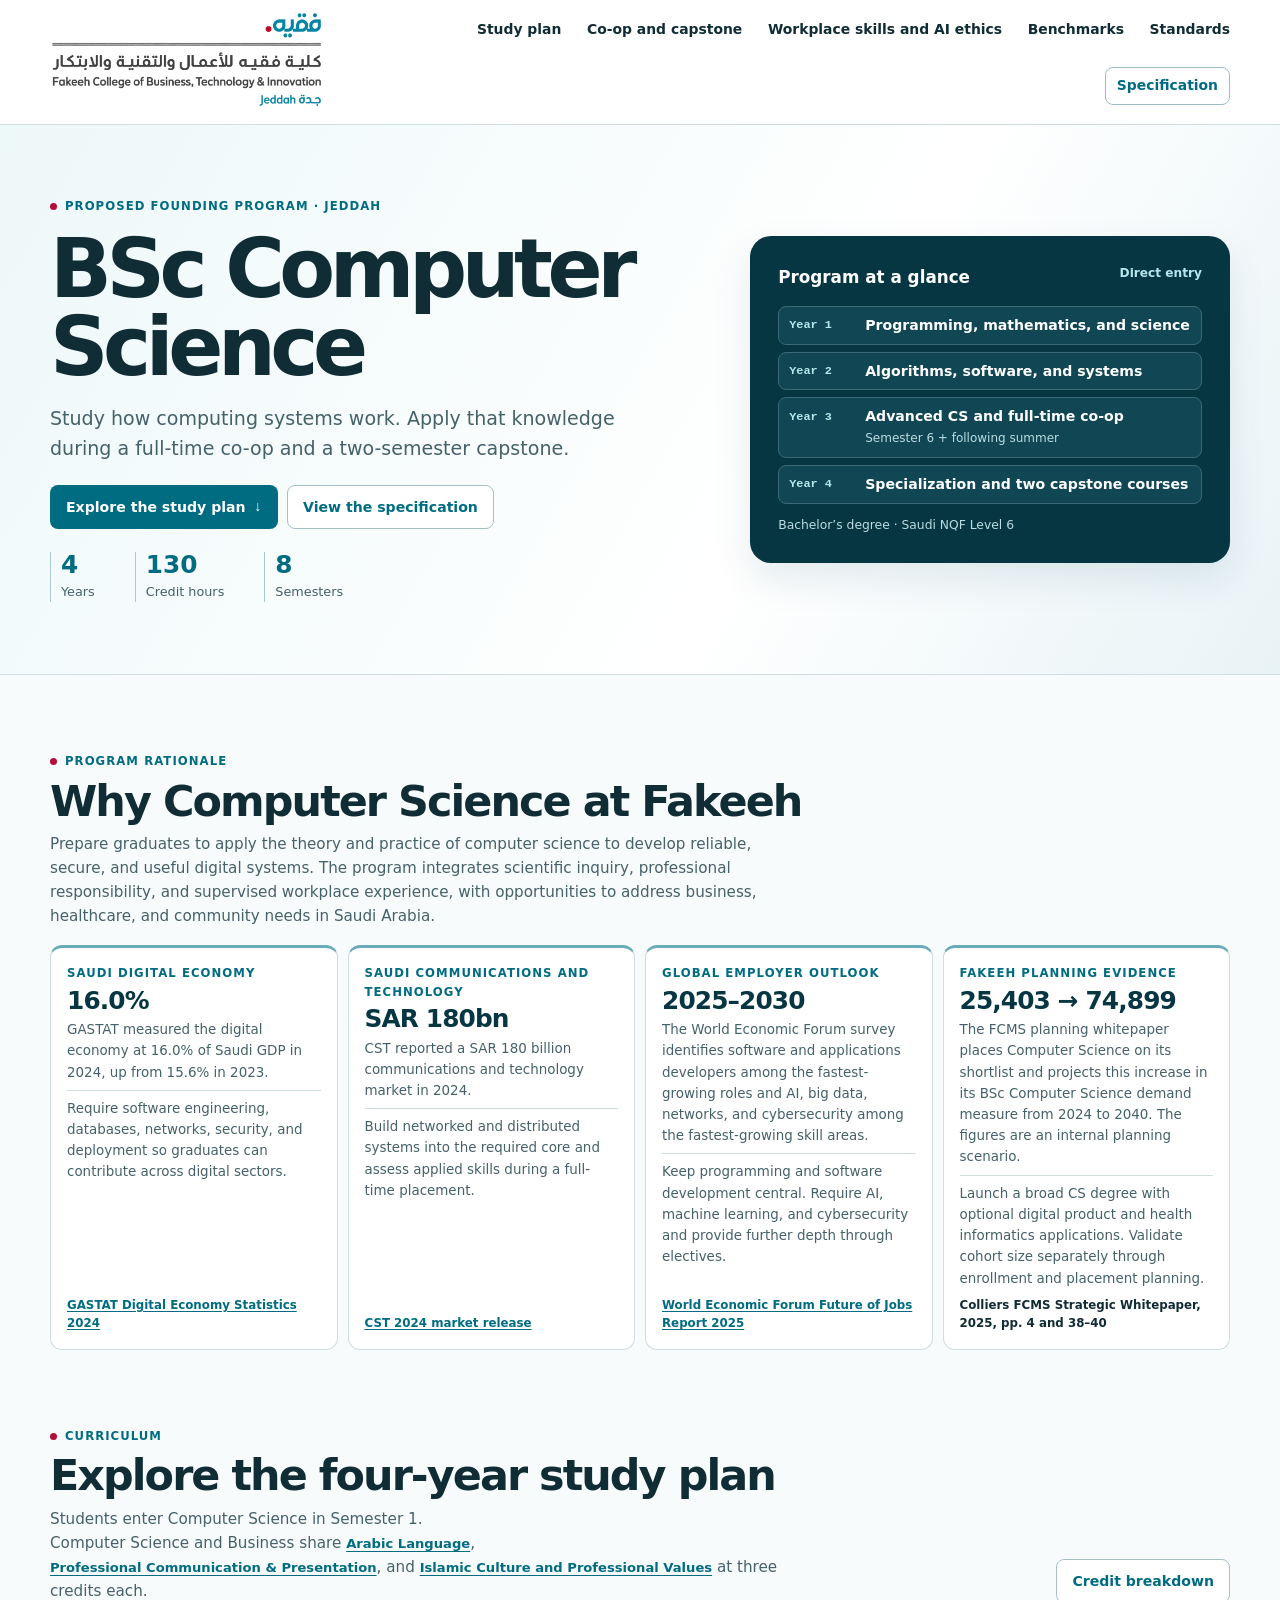
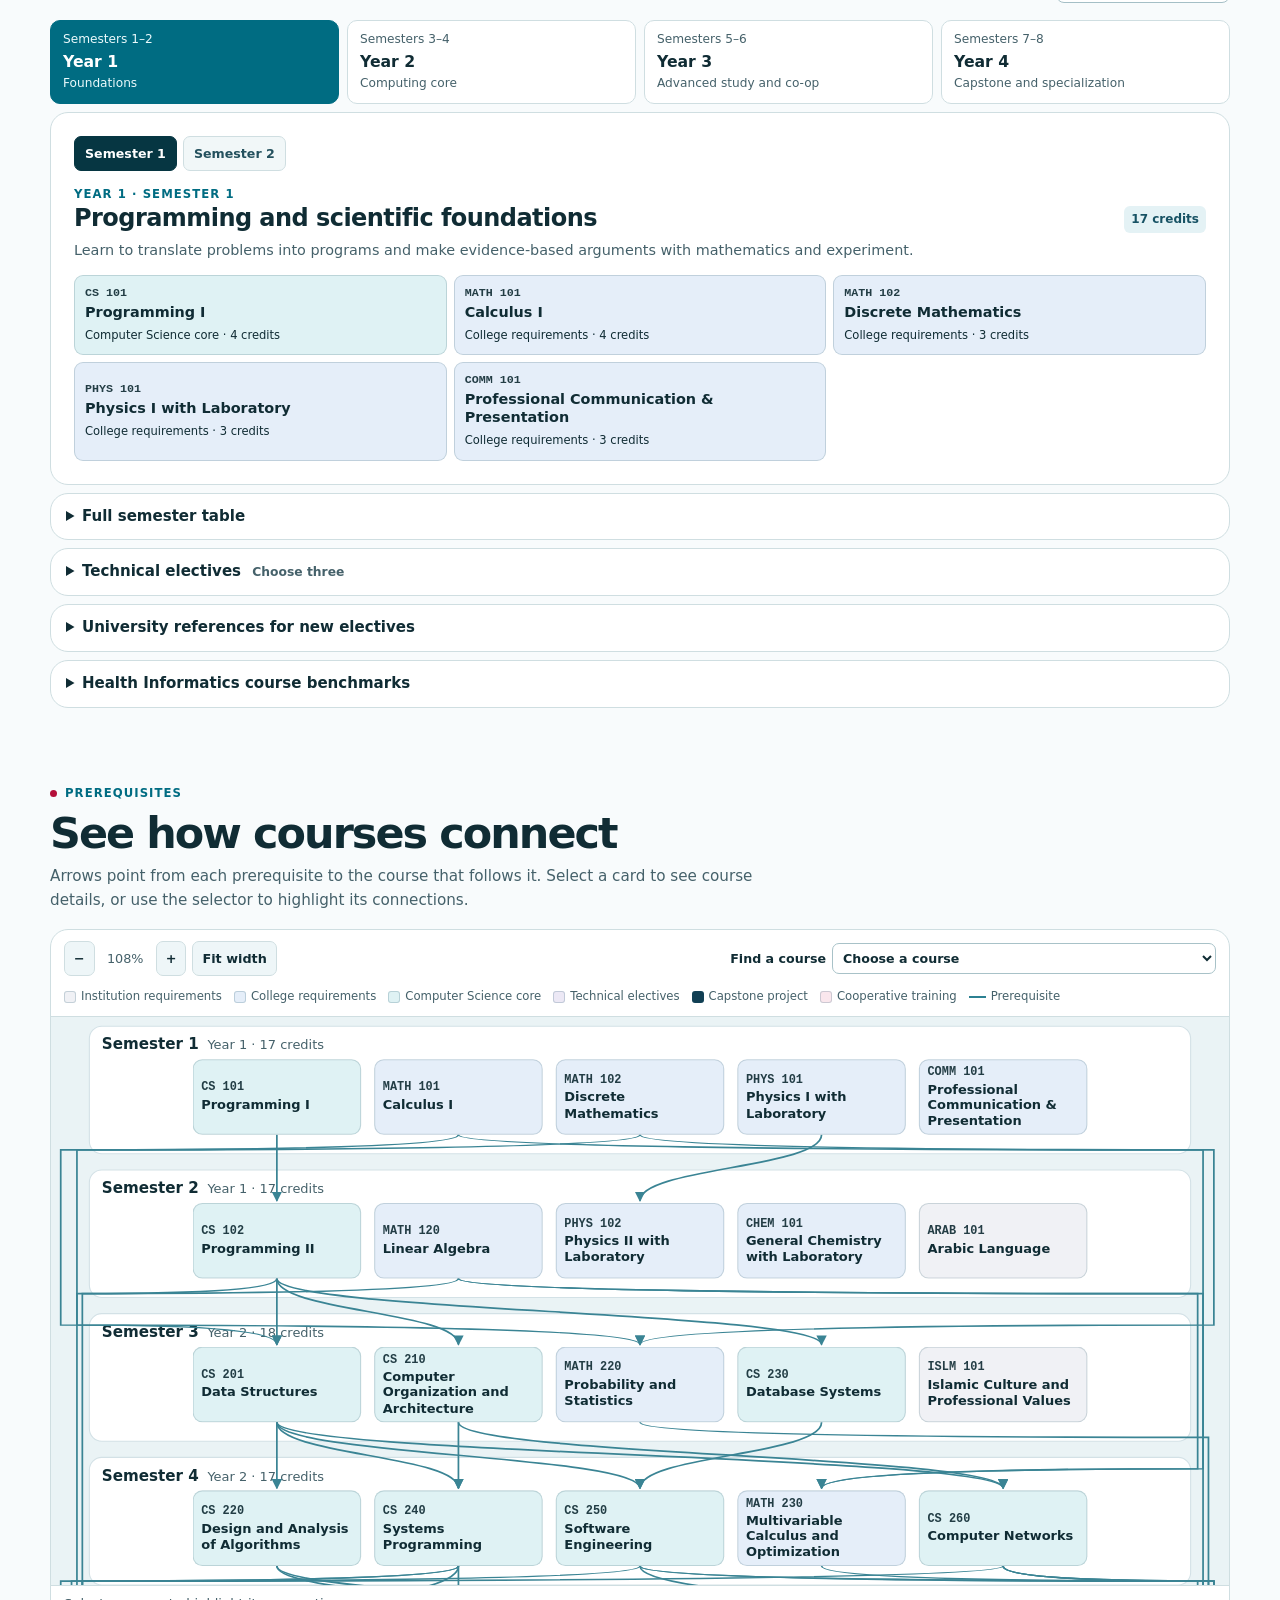
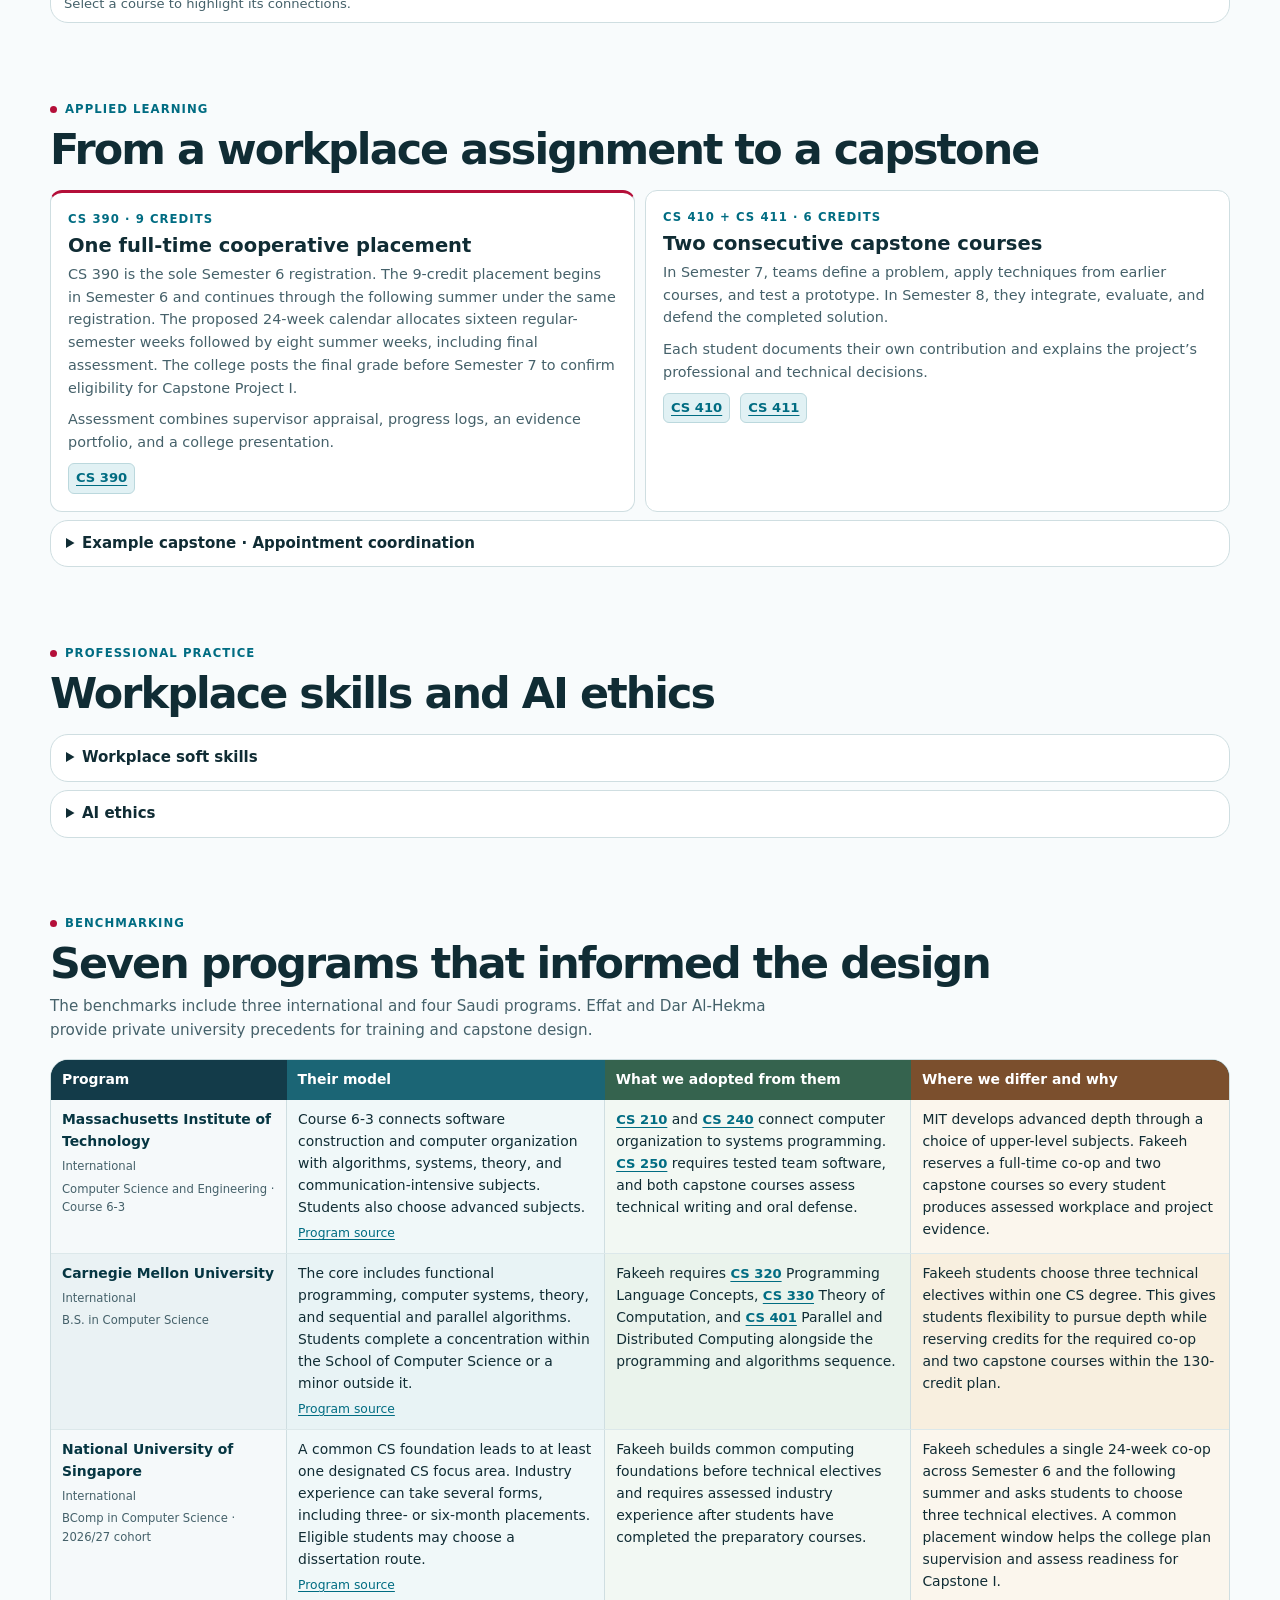
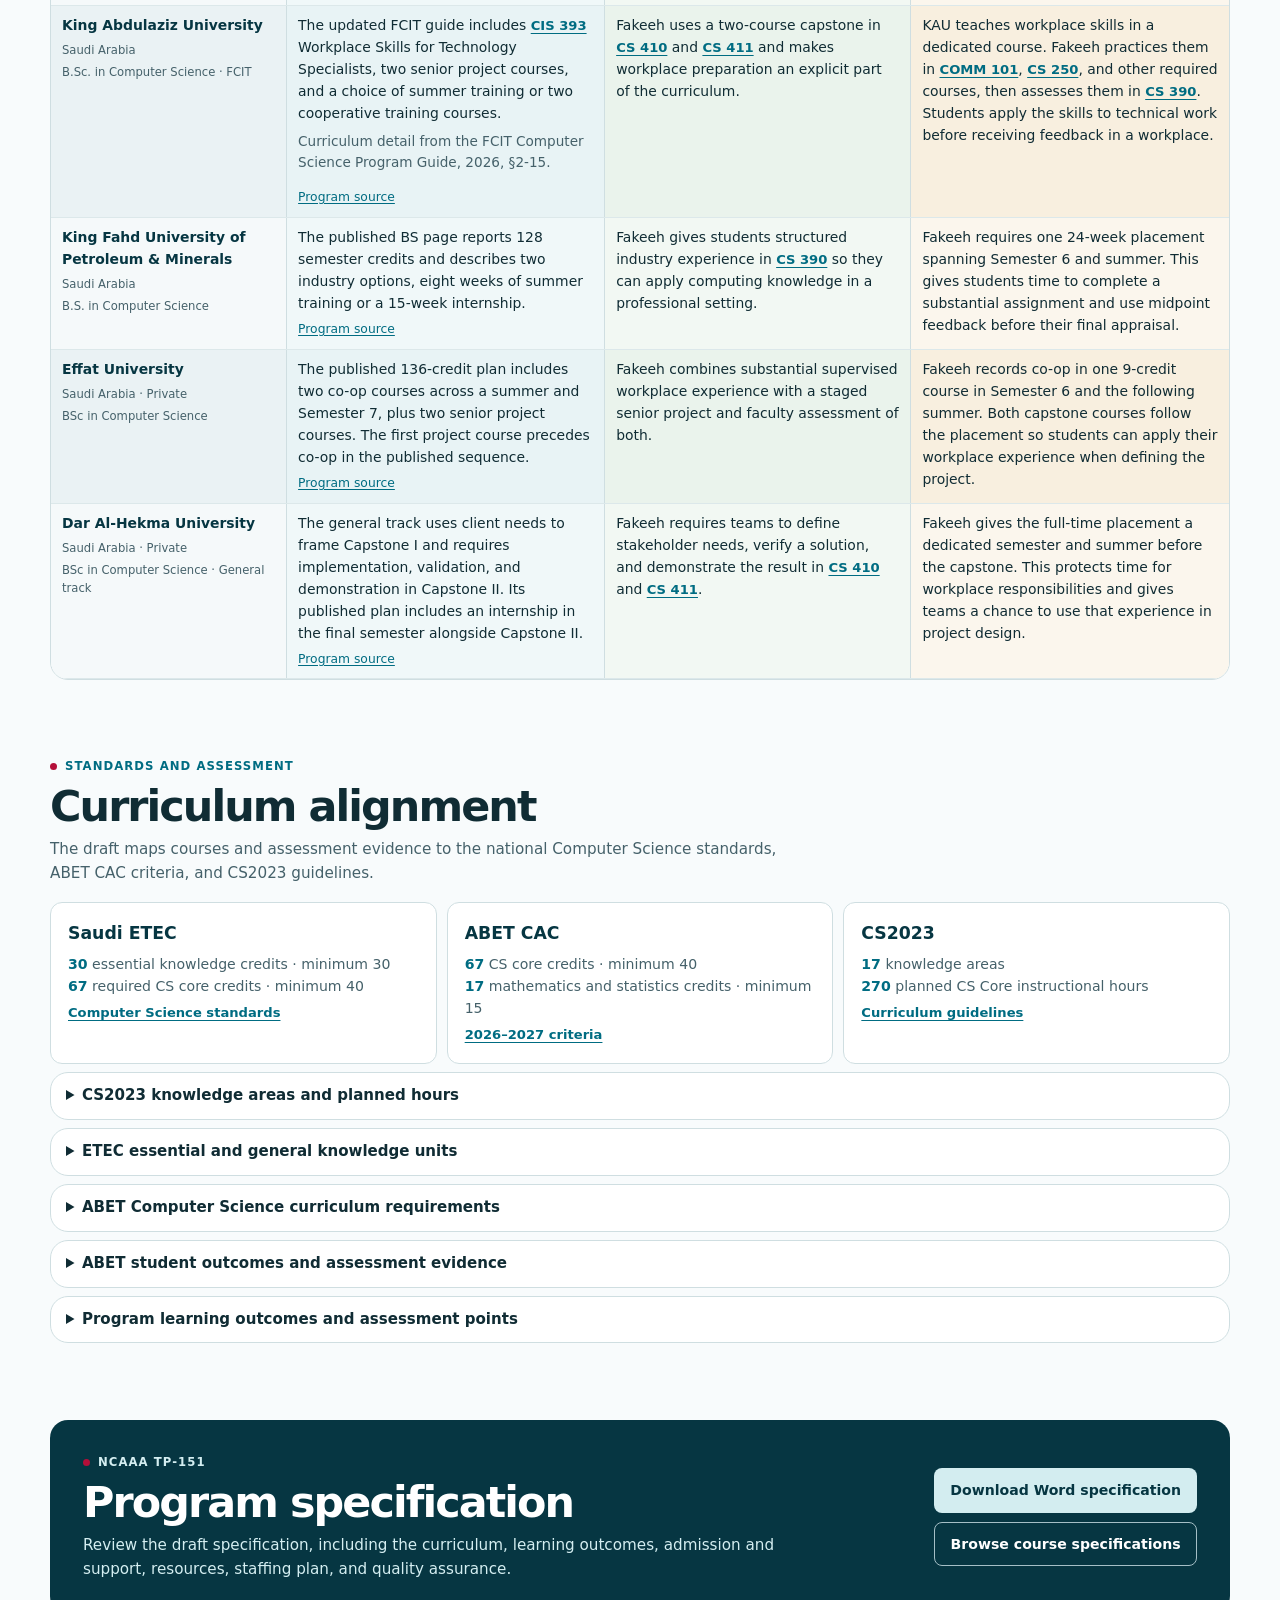
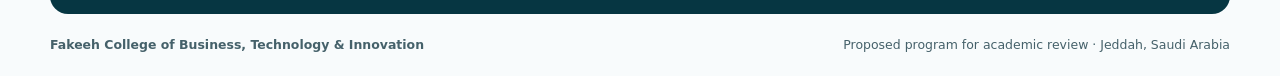
==== index.html @ 795837a8 "Add files via upload" ====
<!doctype html>
<html lang="en">
<head>
  <meta charset="utf-8">
  <meta name="viewport" content="width=device-width, initial-scale=1">
  <meta name="description" content="Explore the proposed four-year BSc Computer Science at Fakeeh College of Business, Technology &amp; Innovation in Jeddah.">
  <meta name="robots" content="noindex">
  <meta name="theme-color" content="#006980">
  <title>BSc Computer Science | Fakeeh College</title>
  <link rel="stylesheet" href="./styles.css">
  <script src="./program-data.js" defer></script>
  <script src="./site.js" defer></script>
</head>
<body id="top">
  <a href="#main" class="skip-link">Skip to content</a>
  <header class="site-header">
    <div class="wrap masthead">
      <a href="#top" class="brand"><img src="./fakeeh-college-logo.png" alt="Fakeeh College of Business, Technology &amp; Innovation, Jeddah" width="278" height="125"></a>
      <nav aria-label="Program navigation">
        <a href="#study">Study plan</a>
        <a href="#placement">Co-op and capstone</a>
        <a href="#workplace-and-ai">Workplace skills and AI ethics</a>
        <a href="#benchmarks">Benchmarks</a>
        <a href="#standards">Standards</a>
        <a href="#specification" class="nav-spec">Specification</a>
      </nav>
    </div>
  </header>
  <main id="main">
    <section class="hero">
      <div class="wrap hero-grid">
        <div class="hero-content">
          <p class="eyebrow">Proposed founding program · Jeddah</p>
          <h1>BSc Computer<br class="desktop-break"> Science</h1>
          <p class="hero-lead">Study how computing systems work. Apply that knowledge during a full-time co-op and a two-semester capstone.</p>
          <div class="hero-actions">
            <a class="button primary" href="#study">Explore the study plan <span aria-hidden="true">↓</span></a>
            <a class="button secondary" href="#specification">View the specification</a>
          </div>
          <dl class="hero-stats">
            <div><dt>4</dt><dd>Years</dd></div>
            <div><dt>130</dt><dd>Credit hours</dd></div>
            <div><dt>8</dt><dd>Semesters</dd></div>
          </dl>
        </div>
        <div class="hero-plan" aria-label="Four-year curriculum progression">
          <div class="hero-plan-top"><h2>Program at a glance</h2><span>Direct entry</span></div>
          <ol class="hero-steps">
            <li><span>Year 1</span><strong>Programming, mathematics, and science</strong></li>
            <li><span>Year 2</span><strong>Algorithms, software, and systems</strong></li>
            <li><span>Year 3</span><strong>Advanced CS and full-time co-op</strong><small>Semester 6 + following summer</small></li>
            <li><span>Year 4</span><strong>Specialization and two capstone courses</strong></li>
          </ol>
          <div class="hero-plan-foot">Bachelor’s degree · Saudi NQF Level 6</div>
        </div>
      </div>
    </section>

    <div class="wrap">
      <section class="section" id="rationale">
        <div class="section-heading">
          <p class="eyebrow">Program rationale</p>
          <h2>Why Computer Science at Fakeeh</h2>
          <p id="program-mission"></p>
        </div>
        <div class="evidence-grid" id="evidence-grid"></div>
      </section>

      <section class="section" id="study">
        <div class="section-heading with-action">
          <div>
            <p class="eyebrow">Curriculum</p>
            <h2>Explore the four-year study plan</h2>
            <p>Students enter Computer Science in Semester 1.</p>
            <p id="shared-general-education"></p>
          </div>
          <button type="button" class="button secondary" id="credits-button" aria-haspopup="dialog">Credit breakdown</button>
        </div>
        <div class="year-list" id="year-list" role="group" aria-label="Select a year"></div>
        <div class="panel journey-panel" id="journey-panel">
          <div class="semester-list" id="semester-list" role="group" aria-label="Select a semester"></div>
          <div class="semester-heading"><div><p class="label" id="semester-label"></p><h3 id="semester-title"></h3></div><span id="semester-credits" class="tag"></span></div>
          <p id="semester-summary"></p>
          <div class="course-grid" id="journey-courses"></div>
        </div>
        <details class="panel disclosure" id="full-plan">
          <summary>Full semester table</summary>
          <div class="detail-body">
            <div class="table-scroll" tabindex="0" role="region" aria-label="Semester study plan">
              <table><thead><tr><th scope="col">Semester</th><th scope="col">Courses</th><th scope="col">Credits</th></tr></thead><tbody id="plan-body"></tbody></table>
            </div>
          </div>
        </details>
        <details class="panel disclosure" id="electives">
          <summary>Technical electives <span>Choose three</span></summary>
          <div class="detail-body">
            <p class="section-note">Take one elective in Semester 7 and two in Semester 8. Choose from <strong id="elective-count">14</strong> three-credit options.</p>
            <div class="semester-list" id="elective-filter" role="group" aria-label="Filter elective courses"></div>
            <div id="elective-courses" class="course-grid"></div>
          </div>
        </details>
        <details class="panel disclosure" id="elective-research">
          <summary>University references for new electives</summary>
          <div class="detail-body">
            <div class="table-scroll" role="region" aria-label="University references for new electives" tabindex="0">
              <table class="elective-reference-table"><thead><tr><th scope="col">Proposed elective</th><th scope="col">University reference</th><th scope="col">Fit in the Fakeeh curriculum</th></tr></thead><tbody id="elective-reference-body"></tbody></table>
            </div>
            <p class="section-note elective-precedent" id="elective-local-precedent"></p>
          </div>
        </details>
        <details class="panel disclosure" id="health-informatics">
          <summary>Health Informatics course benchmarks</summary>
          <div class="detail-body">
            <p class="section-note" id="health-elective-fit"></p>
            <div class="table-scroll" role="region" aria-label="Health Informatics benchmarks" tabindex="0">
              <table class="elective-reference-table"><thead><tr><th scope="col">University course</th><th scope="col">Their model</th><th scope="col">What Fakeeh adopts</th><th scope="col">Where Fakeeh differs and why</th></tr></thead><tbody id="health-benchmark-body"></tbody></table>
            </div>
            <p class="section-note elective-precedent" id="health-saudi-context"></p>
          </div>
        </details>
      </section>

      <section class="section" id="course-map">
        <div class="section-heading">
          <p class="eyebrow">Prerequisites</p>
          <h2>See how courses connect</h2>
          <p>Arrows point from each prerequisite to the course that follows it. Select a card to see course details, or use the selector to highlight its connections.</p>
        </div>
        <div class="panel map-panel">
          <div class="map-toolbar">
            <div class="map-tools" role="group" aria-label="Course map zoom">
              <button type="button" id="zoom-out" aria-label="Zoom out">−</button>
              <output id="zoom-value" aria-live="polite">100%</output>
              <button type="button" id="zoom-in" aria-label="Zoom in">+</button>
              <button type="button" id="zoom-fit">Fit width</button>
            </div>
            <div class="map-search"><label for="map-select">Find a course</label><select id="map-select"><option value="">Choose a course</option></select></div>
          </div>
          <div class="map-legend" id="map-legend"></div>
          <div id="map-viewport" class="map-viewport" role="region" aria-label="Scrollable prerequisite map" tabindex="0">
            <div id="map-space"><div id="map-canvas"></div></div>
          </div>
          <div class="map-footer"><p id="map-focus" aria-live="polite">Select a course to highlight its connections.</p><button id="map-clear" type="button" class="text-button" hidden>Clear selection</button></div>
        </div>
      </section>

      <section class="section" id="placement">
        <div class="section-heading"><p class="eyebrow">Applied learning</p><h2>From a workplace assignment to a capstone</h2></div>
        <div class="practice-grid">
          <article class="practice-card coop-card">
            <p class="label">CS 390 · 9 credits</p>
            <h3>One full-time cooperative placement</h3>
            <p id="coop-description"></p>
            <p>Assessment combines supervisor appraisal, progress logs, an evidence portfolio, and a college presentation.</p>
            <div class="inline-courses" data-courses="CS 390"></div>
          </article>
          <article class="practice-card">
            <p class="label">CS 410 + CS 411 · 6 credits</p>
            <h3>Two consecutive capstone courses</h3>
            <p>In Semester 7, teams define a problem, apply techniques from earlier courses, and test a prototype. In Semester 8, they integrate, evaluate, and defend the completed solution.</p>
            <p>Each student documents their own contribution and explains the project’s professional and technical decisions.</p>
            <div class="inline-courses" data-courses="CS 410|CS 411"></div>
          </article>
        </div>
        <details class="panel disclosure">
          <summary>Example capstone · Appointment coordination</summary>
          <div class="detail-body example-body">
            <p>Use synthetic appointment records to design a scheduling service for a clinic. In Capstone I, interview representative users, model constraints, and prototype the workflow. In Capstone II, test the service against a baseline and report wait times, scheduling conflicts, accessibility, and data-handling decisions.</p>
            <div class="inline-courses" data-courses="CS 220|CS 230|CS 350|CS 402|CS 453"></div>
          </div>
        </details>
      </section>

      <section class="section" id="workplace-and-ai">
        <div class="section-heading">
          <p class="eyebrow">Professional practice</p>
          <h2>Workplace skills and AI ethics</h2>
        </div>
        <details class="panel disclosure">
          <summary>Workplace soft skills</summary>
          <div class="detail-body">
            <div class="table-scroll" role="region" aria-label="Workplace soft skills by course" tabindex="0">
              <table class="coverage-table"><thead><tr><th scope="col">Required courses</th><th scope="col">What students practice</th><th scope="col">How it is assessed</th></tr></thead><tbody id="workplace-skills-body"></tbody></table>
            </div>
          </div>
        </details>
        <details class="panel disclosure">
          <summary>AI ethics</summary>
          <div class="detail-body">
            <div class="table-scroll" role="region" aria-label="AI ethics by course" tabindex="0">
              <table class="coverage-table"><thead><tr><th scope="col">Required courses</th><th scope="col">What students practice</th><th scope="col">How it is assessed</th></tr></thead><tbody id="ai-ethics-body"></tbody></table>
            </div>
          </div>
        </details>
      </section>

      <section class="section" id="benchmarks">
        <div class="section-heading">
          <p class="eyebrow">Benchmarking</p>
          <h2>Seven programs that informed the design</h2>
          <p>The benchmarks include three international and four Saudi programs. Effat and Dar Al-Hekma provide private university precedents for training and capstone design.</p>
        </div>
        <div class="panel table-scroll" role="region" aria-label="Benchmark comparison" tabindex="0">
          <table class="benchmark-table"><thead><tr id="benchmark-header"><th scope="col">Program</th></tr></thead><tbody id="benchmark-body"></tbody></table>
        </div>
      </section>

      <section class="section" id="standards">
        <div class="section-heading">
          <p class="eyebrow">Standards and assessment</p>
          <h2>Curriculum alignment</h2>
          <p>The draft maps courses and assessment evidence to the national Computer Science standards, ABET CAC criteria, and CS2023 guidelines.</p>
        </div>
        <div class="standard-grid">
          <article><h3>Saudi ETEC</h3><p><strong>30</strong> essential knowledge credits · minimum 30</p><p><strong>67</strong> required CS core credits · minimum 40</p><a href="https://f.etec.gov.sa/j/Computer_Science.pdf">Computer Science standards</a></article>
          <article><h3>ABET CAC</h3><p><strong>67</strong> CS core credits · minimum 40</p><p><strong>17</strong> mathematics and statistics credits · minimum 15</p><a href="https://www.abet.org/accreditation/accreditation-criteria/criteria-for-accrediting-computing-programs-2026-2027/">2026–2027 criteria</a></article>
          <article><h3>CS2023</h3><p><strong>17</strong> knowledge areas</p><p><strong>270</strong> planned CS Core instructional hours</p><a href="https://csed.acm.org/">Curriculum guidelines</a></article>
        </div>
        <details class="panel disclosure">
          <summary>CS2023 knowledge areas and planned hours</summary>
          <div class="detail-body">
            <p class="section-note">These planned instructional hours cover all 17 CS Core areas in required courses. The approved teaching plans will document the individual topics, skill levels, and assessment evidence. <a href="https://csed.acm.org/wp-content/uploads/2025/11/CS2023-Report.htm">CS2023 final report</a></p>
            <div class="table-scroll" role="region" aria-label="CS2023 coverage" tabindex="0">
              <table><thead><tr><th scope="col">Knowledge area</th><th scope="col">Core hours</th><th scope="col">Course allocation</th><th scope="col">Coverage and assessment</th></tr></thead><tbody id="cs2023-body"></tbody></table>
            </div>
          </div>
        </details>
        <details class="panel disclosure">
          <summary>ETEC essential and general knowledge units</summary>
          <div class="detail-body">
            <p class="section-note">Essential Knowledge Units total 30 credits with 17 in mathematics and statistics, 6 in physics, 4 in chemistry, and 3 in project management and finance. Mathematics, physics, and chemistry reach 23 credits even when the combined probability and statistics course is excluded from that subtotal. The 67 required CS core credits are counted separately.</p>
            <p class="section-note">The shared ethics course increases to three credits. Multivariable Calculus and Optimization moves to three credits and retains the gradient and optimization topics needed for Machine Learning. Using the 15-credit ABET mathematics minimum with the current science and project management credits would yield 28 Essential Knowledge Unit credits.</p>
            <p class="section-note">Courses in the map below account for 51 distinct required CS core credits. Mathematics courses support the discrete structures topics and are counted in the Essential Knowledge Units.</p>
            <div class="table-scroll" role="region" aria-label="ETEC knowledge areas" tabindex="0">
              <table><thead><tr><th scope="col">General knowledge unit</th><th scope="col">ETEC weight</th><th scope="col">Courses</th><th scope="col">Topics</th></tr></thead><tbody id="etec-body"></tbody></table>
            </div>
            <h3 class="klo-heading" id="etec-klo-heading">ETEC Key Learning Outcomes course mapping</h3>
            <p class="section-note">The table maps the ten ETEC Key Learning Outcomes to program outcomes and selected required courses. The final column shows how students are expected to demonstrate each outcome. Technical electives provide further depth for KLO 1. <a href="https://f.etec.gov.sa/j/Computer_Science.pdf#page=4">ETEC Computer Science standards (2025), pp. 4–5</a></p>
            <div class="table-scroll" role="region" aria-labelledby="etec-klo-heading" tabindex="0">
              <table class="klo-table"><thead><tr><th scope="col">ETEC outcome</th><th scope="col">Program outcomes</th><th scope="col">Supporting courses</th><th scope="col">Planned direct assessment</th></tr></thead><tbody id="etec-klo-body"></tbody></table>
            </div>
          </div>
        </details>
        <details class="panel disclosure">
          <summary>ABET Computer Science curriculum requirements</summary>
          <div class="detail-body">
            <p class="section-note" id="abet-curriculum-scope"></p>
            <div class="table-scroll" role="region" aria-label="ABET curriculum requirements and course evidence" tabindex="0">
              <table><thead><tr><th scope="col">Curriculum requirement</th><th scope="col">Required courses and assessment evidence</th></tr></thead><tbody id="abet-curriculum-body"></tbody></table>
            </div>
          </div>
        </details>
        <details class="panel disclosure">
          <summary>ABET student outcomes and assessment evidence</summary>
          <div class="detail-body">
            <p class="section-note"><span id="abet-outcome-scope"></span> <a href="https://www.abet.org/accreditation/accreditation-criteria/criteria-for-accrediting-computing-programs-2026-2027/">ABET CAC criteria, 2026–2027</a></p>
            <div class="table-scroll" role="region" aria-label="ABET outcome mapping" tabindex="0">
              <table class="abet-outcome-table"><thead><tr><th scope="col">ABET outcome</th><th scope="col">Mapped PLOs</th><th scope="col">How students demonstrate it</th><th scope="col">Planned direct assessment</th></tr></thead><tbody id="abet-body"></tbody></table>
            </div>
          </div>
        </details>
        <details class="panel disclosure">
          <summary>Program learning outcomes and assessment points</summary>
          <div class="detail-body">
            <p class="section-note">Each learning outcome has two direct assessments during the degree. The program specification sets out the rubrics, reporting, and review cycle.</p>
            <div class="table-scroll" role="region" aria-label="Program learning outcomes" tabindex="0">
              <table><thead><tr><th scope="col">Outcome</th><th scope="col">First assessment</th><th scope="col">Second assessment</th></tr></thead><tbody id="outcomes-body"></tbody></table>
            </div>
          </div>
        </details>
      </section>

      <section class="section specification" id="specification">
        <div><p class="eyebrow">NCAAA TP-151</p><h2>Program specification</h2><p>Review the draft specification, including the curriculum, learning outcomes, admission and support, resources, staffing plan, and quality assurance.</p></div>
        <div class="spec-actions">
          <a class="button primary" href="./Fakeeh_BSc_Computer_Science_Program_Specification.docx" download>Download Word specification</a>
          <a class="button secondary" href="./course-specifications.html">Browse course specifications</a>
        </div>
      </section>
    </div>
    <noscript><p class="wrap section-note">Enable JavaScript to use the interactive study plan. The Word program specification and course specifications are also available from the links above.</p></noscript>
  </main>
  <footer class="wrap footer"><strong>Fakeeh College of Business, Technology &amp; Innovation</strong><span>Proposed program for academic review · Jeddah, Saudi Arabia</span></footer>

  <dialog id="detail-dialog" aria-labelledby="dialog-title">
    <div class="dialog-top"><p class="label" id="dialog-kicker"></p><form method="dialog"><button class="dialog-close" type="submit" aria-label="Close details" autofocus>×</button></form></div>
    <h2 id="dialog-title"></h2>
    <div id="dialog-content"></div>
  </dialog>
</body>
</html>
---- styles.css ----
:root {
  color-scheme: light;
  --ink: #102c34;
  --muted: #45616a;
  --teal: #006c82;
  --deep: #063642;
  --light: #eff8f9;
  --paper: #fff;
  --line: #cfdee1;
  --accent: #b40f39;
  --institution: #f0f1f5;
  --college: #e5eef9;
  --core: #dff2f4;
  --elective: #ece8f5;
  --capstone: #113f53;
  --coop: #fae7ed;
  --radius: 18px;
  font-family: "DM Sans", Inter, system-ui, -apple-system, sans-serif;
}
*, *::before, *::after { box-sizing: border-box; }
html { scroll-behavior: smooth; }
body { margin: 0; background: #f8fbfc; color: var(--ink); line-height: 1.58; }
h1, h2, h3, h4, p, dl, dd { margin: 0; }
a { color: var(--teal); text-underline-offset: .2em; }
button, select { font: inherit; }
button, summary { cursor: pointer; }
button:disabled { cursor: default; opacity: .55; }
:focus-visible { outline: 3px solid #d2325a; outline-offset: 3px; }
[hidden] { display: none !important; }
section[id] { scroll-margin-top: 18px; }
.wrap { width: min(1180px, calc(100% - 64px)); margin-inline: auto; }
.skip-link { position: fixed; top: 8px; left: 10px; z-index: 4; padding: 9px 14px; background: #fff; border-radius: 8px; transform: translateY(-150%); }
.skip-link:focus { transform: none; }
.site-header { background: #fff; border-bottom: 1px solid var(--line); }
.masthead { display: flex; justify-content: space-between; gap: 20px; align-items: center; min-height: 105px; }
.brand { flex: 0 1 278px; min-width: 0; }
.brand img { display: block; width: 100%; height: auto; }
.masthead nav { display: flex; justify-content: flex-end; gap: clamp(10px, 2vw, 26px); align-items: center; flex-wrap: wrap; }
.masthead nav a { color: var(--ink); text-decoration: none; font-weight: 670; font-size: .87rem; }
.masthead nav a:hover { color: var(--teal); text-decoration: underline; }
.masthead nav .nav-spec { color: var(--teal); border: 1px solid #9dbdc4; padding: 7px 11px; border-radius: 8px; }

.hero { background: linear-gradient(120deg, #edf8f9 0%, #fff 62%, #e8f3f6 100%); border-bottom: 1px solid var(--line); }
.hero-grid { display: grid; grid-template-columns: 1.12fr .88fr; gap: clamp(28px, 7vw, 104px); align-items: center; padding-block: clamp(34px, 6vw, 72px); }
.eyebrow, .label { color: var(--teal); font-size: .73rem; text-transform: uppercase; font-weight: 780; letter-spacing: .09em; }
.eyebrow { display: flex; gap: 8px; align-items: center; }
.eyebrow::before { content: ""; width: 7px; height: 7px; background: var(--accent); border-radius: 50%; flex: 0 0 7px; }
.hero h1 { font-size: clamp(3rem, 6.35vw, 5.55rem); font-weight: 780; letter-spacing: -.067em; line-height: .96; margin: 14px 0 17px; }
.hero-lead { font-size: clamp(1rem, 1.75vw, 1.19rem); color: var(--muted); max-width: 50ch; }
.hero-actions, .spec-actions { display: flex; flex-wrap: wrap; gap: 9px; margin-top: 22px; }
.button { display: inline-flex; align-items: center; justify-content: center; gap: 8px; padding: 10px 15px; min-height: 43px; border: 1px solid transparent; border-radius: 8px; text-decoration: none; font-size: .88rem; font-weight: 730; white-space: normal; }
.button.primary { background: var(--teal); color: #fff; }
.button.primary:hover { background: #00536a; }
.button.secondary { background: #fff; color: var(--teal); border-color: #a5bfc6; }
.button.secondary:hover { background: #e8f5f7; }
.button > span { font-family: ui-monospace, monospace; }
.hero-stats { display: flex; gap: clamp(15px, 4vw, 40px); margin-top: 23px; align-items: flex-start; }
.hero-stats div { padding-left: 10px; border-left: 1px solid #aac9d0; }
.hero-stats dt { font-size: 1.55rem; color: var(--teal); line-height: 1.05; font-weight: 780; font-variant-numeric: tabular-nums; }
.hero-stats dd { font-size: .8rem; color: var(--muted); margin-top: 4px; white-space: nowrap; }
.hero-plan { background: var(--deep); color: #fff; border-radius: 21px; padding: clamp(17px, 3vw, 28px); box-shadow: 0 16px 38px #0a475a1a; }
.hero-plan-top { display: flex; justify-content: space-between; align-items: flex-start; gap: 10px; }
.hero-plan-top h2 { font-size: 1.05rem; }
.hero-plan-top > span { color: #b6e7ee; font-weight: 650; font-size: .76rem; }
.hero-steps { list-style: none; padding: 0; margin: 15px 0 12px; display: grid; gap: 7px; }
.hero-steps li { display: grid; grid-template-columns: 64px 1fr; align-items: center; gap: 3px 12px; padding: 9px 10px; border-radius: 8px; border: 1px solid #3b6975; background: #114754; }
.hero-steps li > span { color: #b7e9ee; font: 650 .74rem "IBM Plex Mono", ui-monospace, monospace; }
.hero-steps li strong { font-size: .88rem; line-height: 1.33; }
.hero-steps li small { grid-column: 2; color: #bbdce1; font-size: .75rem; }
.hero-plan-foot { font-size: .77rem; color: #bbdce1; }

.section { margin-top: clamp(48px, 6vw, 78px); }
.section-heading { margin-bottom: 17px; }
.section-heading h2, .specification h2 { font-size: clamp(1.75rem, 3.35vw, 2.85rem); line-height: 1.13; letter-spacing: -.045em; font-weight: 760; margin: 6px 0 7px; }
.section-heading p:not(.eyebrow), .specification p:not(.eyebrow) { max-width: 78ch; color: var(--muted); font-size: .95rem; }
.with-action { display: flex; align-items: end; justify-content: space-between; gap: 12px; }
.with-action .button { flex: 0 0 auto; }
.panel { background: var(--paper); border: 1px solid var(--line); border-radius: var(--radius); }
.evidence-grid { display: grid; grid-template-columns: repeat(4, minmax(0, 1fr)); gap: 10px; }
.evidence-card { display: flex; flex-direction: column; padding: 16px; background: white; border: 1px solid var(--line); border-top: 3px solid #69abb8; border-radius: 12px; }
.evidence-card h3 { margin: 4px 0; font-size: clamp(1.1rem, 2.2vw, 1.55rem); line-height: 1.15; letter-spacing: -.035em; color: var(--deep); }
.evidence-card p:not(.label) { margin-bottom: 7px; font-size: .84rem; color: var(--muted); }
.evidence-card .evidence-decision { padding-top: 7px; border-top: 1px solid var(--line); }
.evidence-card .source { font-size: .74rem; font-weight: 700; margin-top: auto; }
.year-list { display: grid; grid-template-columns: repeat(4, minmax(0, 1fr)); gap: 8px; margin-bottom: 8px; }
.year-button { display: flex; flex-direction: column; gap: 2px; align-items: flex-start; justify-content: center; min-height: 79px; min-width: 0; padding: 11px 12px; border: 1px solid var(--line); border-radius: 10px; text-align: left; background: white; color: var(--ink); }
.year-button:hover { background: #eff8fa; }
.year-button[aria-pressed="true"] { background: var(--teal); border-color: var(--teal); color: #fff; }
.year-button strong { font-size: .98rem; }
.year-button small, .year-button span { color: var(--muted); font-size: .76rem; line-height: 1.3; }
.year-button[aria-pressed="true"] small, .year-button[aria-pressed="true"] span { color: #ebfafc; }
.journey-panel { padding: clamp(13px, 2.5vw, 23px); }
.semester-list { display: flex; flex-wrap: wrap; gap: 6px; }
.pill { min-height: 35px; border: 1px solid var(--line); background: #f1f7f8; color: #24515e; font-weight: 680; font-size: .79rem; padding: 4px 10px; border-radius: 7px; }
.pill:hover { background: #e4f2f5; }
.pill[aria-pressed="true"] { color: #fff; background: var(--deep); border-color: var(--deep); }
.semester-heading { display: flex; justify-content: space-between; align-items: end; gap: 10px; margin-top: 14px; }
.semester-heading h3 { font-size: clamp(1.14rem, 2.5vw, 1.5rem); line-height: 1.22; letter-spacing: -.023em; }
.tag { color: #175264; background: #e4f2f5; font-weight: 690; font-size: .75rem; padding: 4px 7px; border-radius: 6px; white-space: nowrap; }
#semester-summary { color: var(--muted); font-size: .9rem; margin-top: 6px; }
.course-grid { display: grid; grid-template-columns: repeat(3, minmax(0, 1fr)); gap: 7px; margin-top: 13px; }
.course-tile { display: block; min-width: 0; padding: 10px; background: var(--course-color, var(--core)); color: var(--course-ink, var(--ink)); text-align: left; border: 1px solid #21506330; border-radius: 9px; }
.course-tile:hover { box-shadow: inset 0 0 0 2px #4a8894; }
.course-tile span { display: block; }
.course-code { font: 710 .73rem "IBM Plex Mono", ui-monospace, monospace; opacity: .91; }
.course-name { font-size: .9rem; font-weight: 720; line-height: 1.26; margin-top: 3px; }
.course-tag { font-size: .72rem; margin-top: 5px; }
[data-category="institution"] { --course-color: var(--institution); }
[data-category="college"] { --course-color: var(--college); }
[data-category="core"] { --course-color: var(--core); }
[data-category="elective"] { --course-color: var(--elective); }
[data-category="capstone"] { --course-color: var(--capstone); --course-ink: #fff; }
[data-category="coop"] { --course-color: var(--coop); }
.disclosure { margin-top: 8px; }
.disclosure summary { padding: 11px 15px; font-size: .94rem; font-weight: 730; }
.disclosure summary span { color: var(--muted); margin-left: 6px; font-weight: 560; font-size: .77rem; }
.detail-body { padding: 0 14px 14px; }
.section-note { margin-bottom: 9px; color: var(--muted); font-size: .85rem; }
.table-scroll { overflow-x: auto; }
table { width: 100%; border-collapse: collapse; text-align: left; font-size: .87rem; }
thead { background: var(--deep); color: #fff; }
th, td { padding: 9px 11px; text-align: left; vertical-align: top; }
tbody th, tbody td { border-bottom: 1px solid #dce8ea; }
tbody tr:nth-child(even) { background: #f2f8f9; }
tbody th small { display: block; color: var(--muted); font-weight: 500; }
.table-courses, .inline-courses { display: flex; align-items: flex-start; flex-wrap: wrap; gap: 5px 10px; }
.table-course, .text-button { font-size: .82rem; font-weight: 670; text-align: left; color: var(--teal); border: 0; padding: 0; background: none; text-decoration: underline; text-underline-offset: .2em; }
.inline-courses .table-course { background: #e1f1f4; border: 1px solid #bbd8dd; border-radius: 6px; padding: 4px 7px; }
.map-panel { overflow: hidden; }
.map-toolbar { padding: 11px 13px; display: flex; justify-content: space-between; align-items: center; flex-wrap: wrap; gap: 9px; }
.map-tools, .map-search { display: flex; align-items: center; gap: 6px; }
.map-tools button { min-height: 35px; padding: 5px 9px; border: 1px solid var(--line); border-radius: 7px; background: #eef6f8; color: var(--ink); font-weight: 700; font-size: .8rem; }
.map-tools button:hover:not(:disabled) { background: #dceff3; }
.map-tools output { width: 49px; text-align: center; font-variant-numeric: tabular-nums; color: var(--muted); font-size: .8rem; }
.map-search { font-size: .79rem; font-weight: 700; min-width: 0; }
.map-search label { flex-shrink: 0; }
.map-search select, .spec-select { min-width: 0; width: min(24rem, 46vw); padding: 6px; border: 1px solid #a8c2c8; border-radius: 7px; color: var(--ink); background: white; }
.map-legend { display: flex; flex-wrap: wrap; gap: 4px 12px; color: var(--muted); font-size: .73rem; padding: 0 13px 10px; }
.legend-item { display: inline-flex; align-items: center; gap: 5px; }
.legend-swatch { width: 12px; height: 12px; background: var(--course-color); border: 1px solid #184d6533; border-radius: 3px; }
.legend-edge { width: 17px; border-bottom: 2px solid #2c8192; }
.map-viewport { overflow: auto; height: min(570px, 66vh); min-height: 260px; background: #eaf3f5; border-block: 1px solid var(--line); }
.map-viewport:focus-visible { outline-offset: -4px; }
#map-space { position: relative; overflow: clip; }
#map-canvas { position: absolute; inset: 0 auto auto 0; transform-origin: 0 0; }
.map-band { position: absolute; display: flex; gap: 8px; align-items: baseline; padding: 5px 11px; border-radius: 12px; border: 1px solid #d3e1e6; background: white; font-size: 14px; }
.map-band span { color: var(--muted); font-size: 12px; }
.map-edges { position: absolute; inset: 0; pointer-events: none; }
.map-edge { fill: none; stroke: #3a8494; stroke-width: 1.6; }
.map-edge.muted-edge { opacity: .17; }
.map-edge.active-edge { stroke-width: 2.8; }
.map-course { position: absolute; padding: 4px 7px; }
.map-course .course-code { font-size: 11px; }
.map-course .course-name { font-size: 12px; line-height: 1.17; }
.map-course.is-selected { box-shadow: inset 0 0 0 2px #b1254d; }
.map-course.is-related { box-shadow: inset 0 0 0 1.5px #2c8192; }
.map-footer { display: flex; justify-content: space-between; gap: 8px; padding: 8px 13px; font-size: .82rem; color: var(--muted); }
.practice-grid, .standard-grid { display: grid; grid-template-columns: repeat(2, minmax(0, 1fr)); gap: 10px; }
.practice-card, .standard-grid article { padding: 17px; background: white; border: 1px solid var(--line); border-radius: 12px; }
.practice-card.coop-card { border-top: 3px solid var(--accent); }
.practice-card h3 { margin: 5px 0; font-size: 1.22rem; line-height: 1.24; }
.practice-card p:not(.label), .example-body p { color: var(--muted); font-size: .9rem; margin-bottom: 9px; }
.benchmark-table { min-width: 920px; table-layout: fixed; }
.benchmark-table thead th:first-child { width: 20%; background: #133b49; }
.benchmark-table thead th:nth-child(2) { width: 27%; background: #1b6575; }
.benchmark-table thead th:nth-child(3) { width: 26%; background: #35634e; }
.benchmark-table thead th:nth-child(4) { width: 27%; background: #7b4f2d; }
.benchmark-table tbody th { background: #f5f9fa; color: var(--deep); }
.benchmark-table tbody td { border-left: 1px solid var(--line); }
.benchmark-table tbody td:nth-child(2) { background: #f0f8f9; }
.benchmark-table tbody td:nth-child(3) { background: #f2f8f3; }
.benchmark-table tbody td:nth-child(4) { background: #fbf6ed; }
.benchmark-table tbody tr:nth-child(even) th { background: #eaf2f4; }
.benchmark-table tbody tr:nth-child(even) td:nth-child(2) { background: #e8f3f5; }
.benchmark-table tbody tr:nth-child(even) td:nth-child(3) { background: #eaf3ec; }
.benchmark-table tbody tr:nth-child(even) td:nth-child(4) { background: #f8efdf; }
.benchmark-table tbody th small { margin-top: 4px; }
.benchmark-table td p + p { margin-top: 6px; }
.benchmark-table td a { display: inline-block; margin-top: 5px; font-size: .77rem; }
.benchmark-table .table-course { white-space: nowrap; }
.elective-reference-table { min-width: 665px; }
.elective-reference-table th:first-child { width: 26%; }
.elective-precedent { margin-top: 9px; }
.coverage-table { min-width: 665px; }
.coverage-table th:first-child { width: 26%; }
.coverage-course div { font-weight: 650; }
.coverage-course + .coverage-course { margin-top: 9px; }
.klo-heading { margin: 18px 0 4px; font-size: 1.04rem; }
.klo-table { min-width: 700px; }
.klo-table thead th:nth-child(1) { width: 18%; }
.klo-table thead th:nth-child(2) { width: 13%; }
.klo-table thead th:nth-child(3) { width: 23%; }
.abet-outcome-table { min-width: 740px; }
.abet-outcome-table thead th:nth-child(1) { width: 19%; }
.abet-outcome-table thead th:nth-child(2) { width: 11%; }
.abet-outcome-table thead th:nth-child(3) { width: 34%; }
.assessment-items p + p { margin-top: 5px; }
#abet-curriculum-body .table-course, .klo-table .table-course, .abet-outcome-table .table-course { white-space: nowrap; }
.standard-grid { grid-template-columns: repeat(3, minmax(0, 1fr)); }
.standard-grid h3 { color: var(--deep); font-size: 1.08rem; margin-bottom: 5px; }
.standard-grid p { font-size: .88rem; color: var(--muted); }
.standard-grid strong { color: var(--teal); }
.standard-grid a { display: inline-block; margin-top: 6px; font-size: .82rem; font-weight: 670; }
.specification { background: var(--deep); color: #fff; border-radius: var(--radius); padding: clamp(17px, 3.5vw, 33px); display: flex; justify-content: space-between; align-items: center; gap: 14px; }
.specification p:not(.eyebrow), .specification .eyebrow { color: #d4eef1; }
.specification .spec-actions { flex-direction: column; align-items: stretch; margin: 0; min-width: max-content; }
.specification .button.primary { background: #d3edf0; color: var(--deep); }
.specification .button.primary:hover { background: white; }
.specification .button.secondary { background: transparent; color: white; }
.specification .button.secondary:hover { background: #174c59; }
.footer { display: flex; flex-wrap: wrap; gap: 8px; justify-content: space-between; margin-block: 21px; color: var(--muted); font-size: .78rem; }

dialog { width: min(660px, calc(100% - 22px)); max-height: 86vh; overflow: auto; padding: 17px 23px 23px; background: #fff; color: var(--ink); border: 1px solid var(--line); border-radius: 16px; box-shadow: 0 20px 70px #06364258; }
dialog::backdrop { background: #062c38b0; }
.dialog-top { display: flex; align-items: center; justify-content: space-between; gap: 8px; }
.dialog-close { width: 37px; height: 37px; padding: 0; background: #ecf7f9; border: 1px solid var(--line); border-radius: 8px; color: var(--ink); font-size: 1.45rem; line-height: 1; }
dialog h2 { font-size: clamp(1.3rem, 3vw, 1.9rem); line-height: 1.14; letter-spacing: -.033em; margin: 5px 0 10px; }
dialog h3 { font-size: .96rem; margin-top: 9px; }
dialog p, dialog ul { font-size: .88rem; color: var(--muted); }
dialog ul { margin: 3px 0 8px; padding-left: 20px; }
.dialog-facts { display: grid; grid-template-columns: repeat(2, minmax(0, 1fr)); gap: 5px; margin: 11px 0 7px; }
.dialog-facts div { background: #edf6f8; padding: 6px 8px; border-radius: 7px; }
.dialog-facts dt { font-size: .74rem; color: var(--muted); }
.dialog-facts dd { font-size: .85rem; font-weight: 690; }
.dialog-note { padding: 8px; margin-top: 7px; border-left: 3px solid var(--accent); background: #fbf0f4; }
.dialog-link { display: inline-block; margin-top: 9px; font-weight: 690; }
.dialog-credit-table tfoot { font-weight: 750; }
.dialog-credit-table th, .dialog-credit-table td { padding-block: 6px; }
.dialog-credit-table tr > :last-child { width: 5rem; text-align: right; font-variant-numeric: tabular-nums; }
.dialog-credit-table .credit-category { background: var(--light); font-weight: 700; }
.dialog-credit-table .credit-course th { padding-inline-start: 22px; font-weight: 450; }
.dialog-credit-table .credit-course a { white-space: nowrap; }

.spec-page { padding-block: 28px 50px; }
.spec-intro { max-width: 75ch; margin: 6px 0 15px; color: var(--muted); }
.spec-page h1 { font-size: clamp(2rem, 4vw, 3.2rem); letter-spacing: -.047em; line-height: 1.13; }
.spec-picker { display: flex; flex-wrap: wrap; align-items: center; gap: 8px; margin: 12px 0 16px; }
.spec-picker label { font-weight: 710; font-size: .88rem; }
.spec-entry h3 { font-size: 1.04rem; margin: 12px 0 4px; }
.spec-entry p, .spec-entry table { font-size: .87rem; }
.spec-entry .spec-meta { background: #eaf5f7; padding: 10px; border-radius: 8px; }
.spec-entry td, .spec-entry th { padding: 7px; }
.spec-entry:target { border-color: #138399; }
.course-readings { margin: 7px 0 10px; padding: 10px 13px; background: var(--light); border-left: 3px solid var(--teal); border-radius: 7px; }
.course-readings h4 { font-size: .9rem; margin-bottom: 2px; }
.course-readings h4:not(:first-child) { margin-top: 8px; }
.course-readings ul { margin: 3px 0 0; padding-left: 19px; font-size: .87rem; }
.course-readings li + li { margin-top: 5px; }
.spec-source { margin: 17px 0; font-size: .8rem; }

@media (max-width: 950px) {
  .wrap { width: calc(100% - 42px); }
  .evidence-grid { grid-template-columns: repeat(2, minmax(0, 1fr)); }
  .masthead nav { gap: 8px 13px; }
  .hero-grid { gap: 23px; }
}
@media (max-width: 695px) {
  .wrap { width: calc(100% - 28px); }
  .masthead { align-items: flex-start; flex-direction: column; gap: 3px; padding-block: 3px 11px; }
  .brand { flex: auto; width: 235px; max-width: 100%; }
  .masthead nav { justify-content: flex-start; }
  .hero-grid, .practice-grid, .standard-grid { grid-template-columns: 1fr; }
  .desktop-break { display: none; }
  .hero h1 { font-size: clamp(2.7rem, 10vw, 4.5rem); }
  .year-list, .course-grid { grid-template-columns: repeat(2, minmax(0, 1fr)); }
  .with-action, .specification { flex-wrap: wrap; align-items: flex-start; }
  .specification .spec-actions { min-width: 0; flex-wrap: wrap; flex-direction: row; }
  .map-search { width: 100%; }
  .map-search select { flex: 1; width: auto; }
  .spec-select { width: min(100%, 24rem); }
}
@media (max-width: 440px) {
  .evidence-grid { grid-template-columns: 1fr; }
  .hero-stats { gap: 14px; }
  th, td { padding: 7px; }
}
@media (prefers-reduced-motion: reduce) { html { scroll-behavior: auto; } }
@media print {
  .site-header, .footer, .spec-picker, .spec-source { display: none; }
  .wrap { width: 100%; }
  .spec-entry { break-before: page; border: 0; }
}
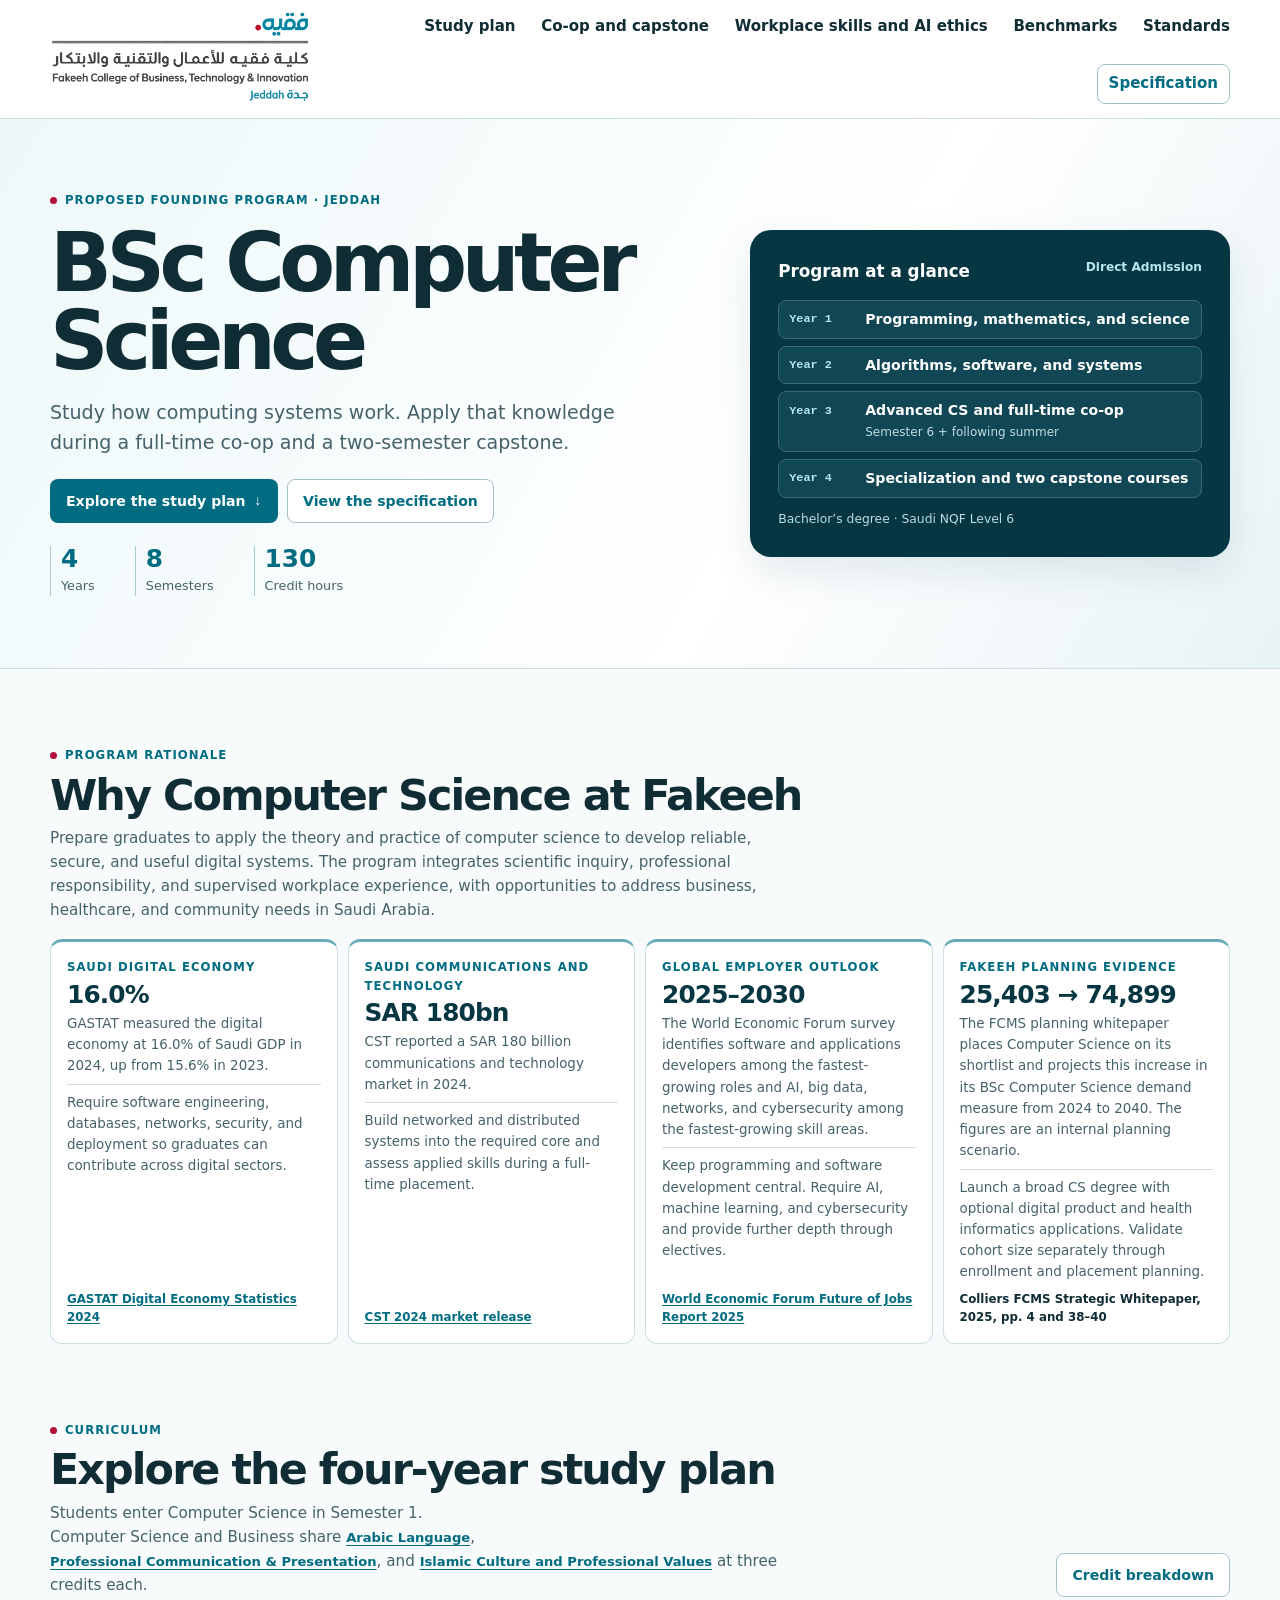
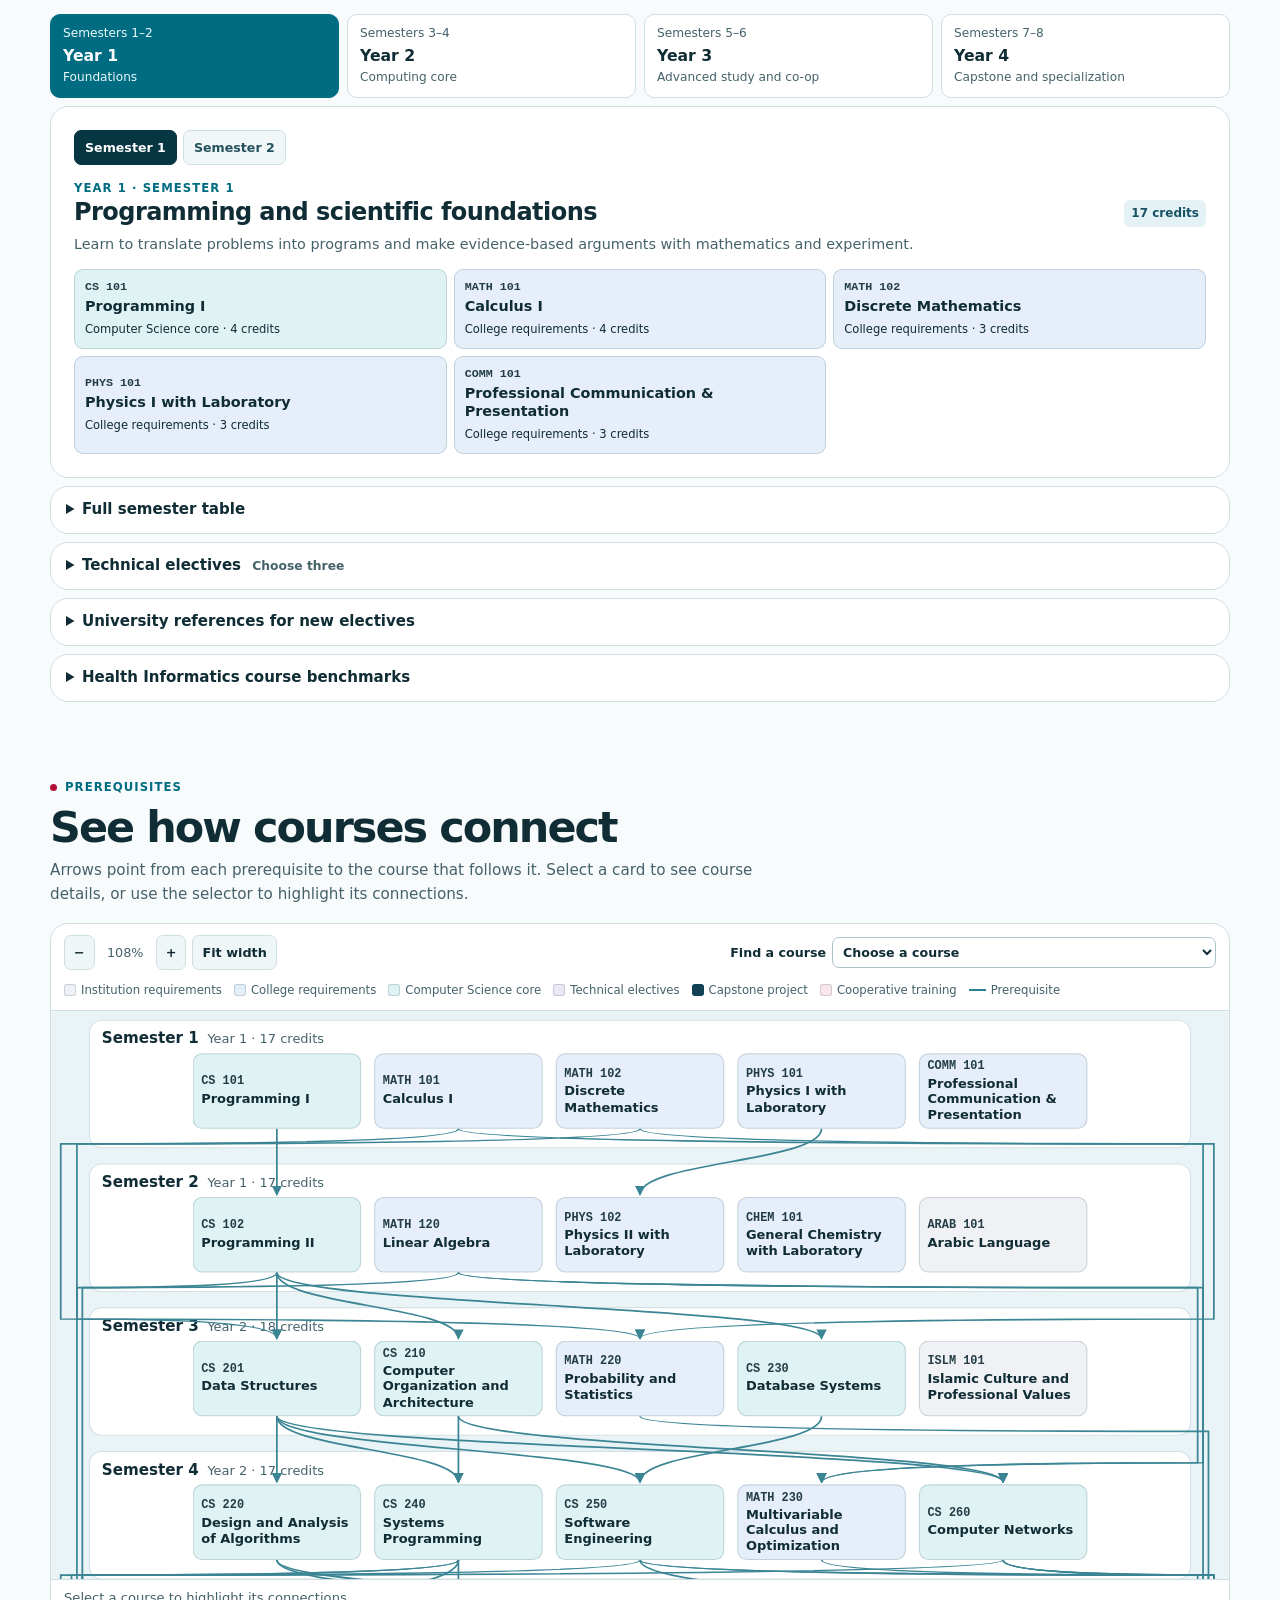
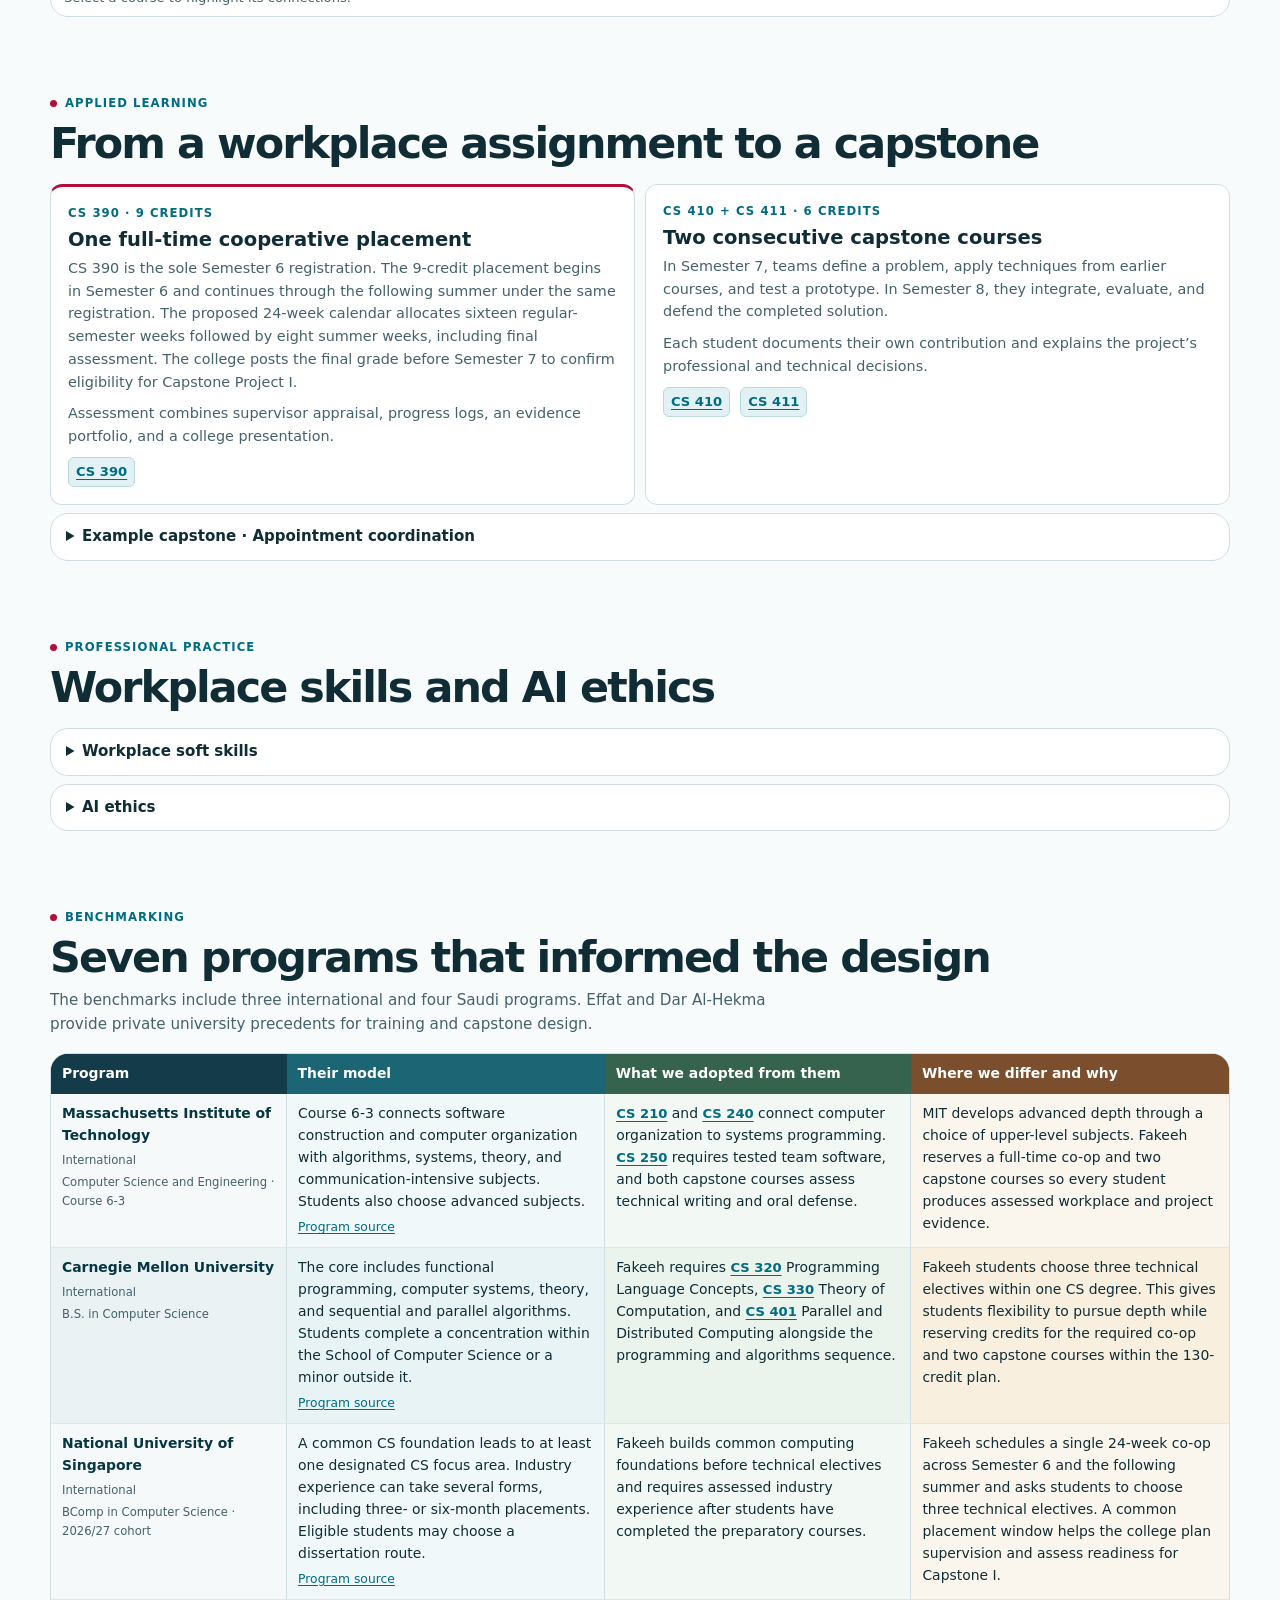
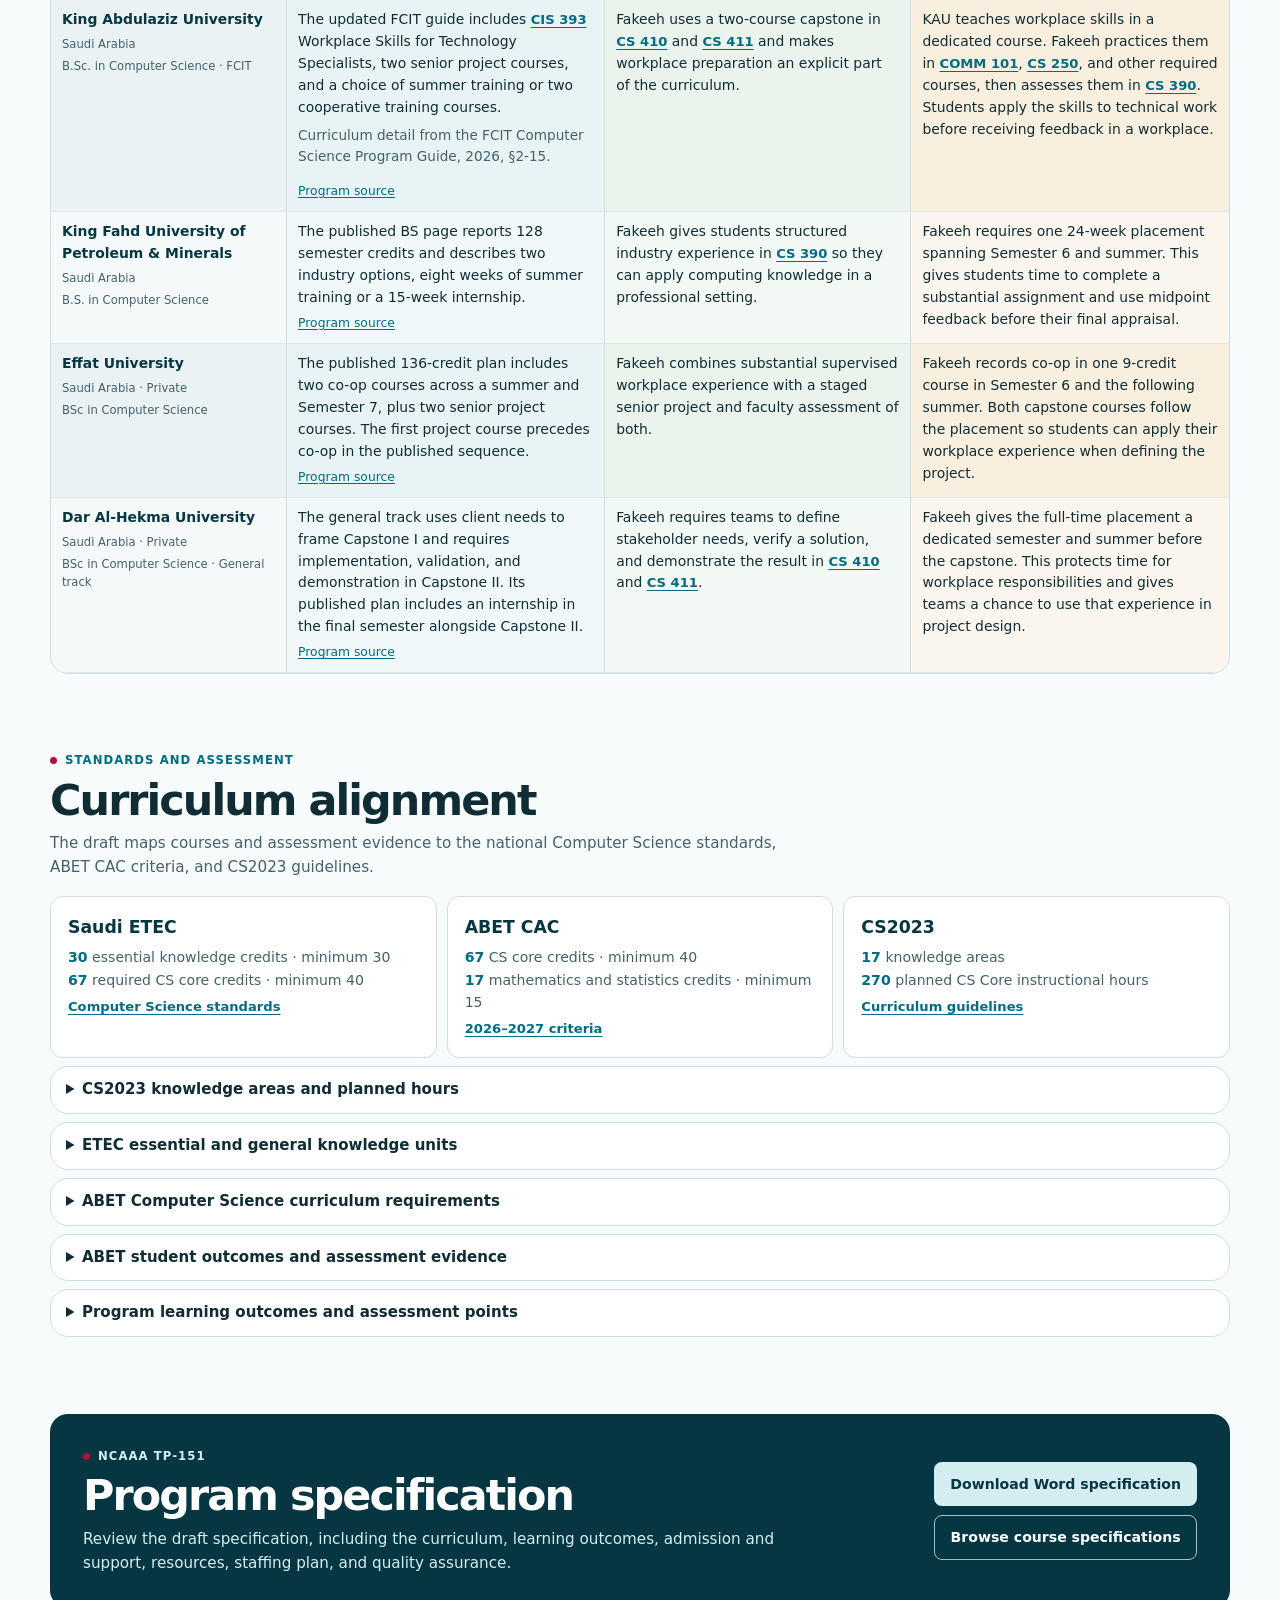
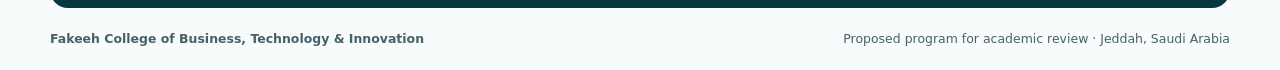
==== commit 17c781db: "Add files via upload" ====
--- a/index.html
+++ b/index.html
@@ -39,12 +39,12 @@
           </div>
           <dl class="hero-stats">
             <div><dt>4</dt><dd>Years</dd></div>
+            <div><dt>8</dt><dd>Semesters</dd></div>
             <div><dt>130</dt><dd>Credit hours</dd></div>
-            <div><dt>8</dt><dd>Semesters</dd></div>
           </dl>
         </div>
         <div class="hero-plan" aria-label="Four-year curriculum progression">
-          <div class="hero-plan-top"><h2>Program at a glance</h2><span>Direct entry</span></div>
+          <div class="hero-plan-top"><h2>Program at a glance</h2><span>Direct Admission</span></div>
           <ol class="hero-steps">
             <li><span>Year 1</span><strong>Programming, mathematics, and science</strong></li>
             <li><span>Year 2</span><strong>Algorithms, software, and systems</strong></li>
@@ -212,14 +212,14 @@
           <p>The draft maps courses and assessment evidence to the national Computer Science standards, ABET CAC criteria, and CS2023 guidelines.</p>
         </div>
         <div class="standard-grid">
-          <article><h3>Saudi ETEC</h3><p><strong>30</strong> essential knowledge credits · minimum 30</p><p><strong>67</strong> required CS core credits · minimum 40</p><a href="https://f.etec.gov.sa/j/Computer_Science.pdf">Computer Science standards</a></article>
-          <article><h3>ABET CAC</h3><p><strong>67</strong> CS core credits · minimum 40</p><p><strong>17</strong> mathematics and statistics credits · minimum 15</p><a href="https://www.abet.org/accreditation/accreditation-criteria/criteria-for-accrediting-computing-programs-2026-2027/">2026–2027 criteria</a></article>
-          <article><h3>CS2023</h3><p><strong>17</strong> knowledge areas</p><p><strong>270</strong> planned CS Core instructional hours</p><a href="https://csed.acm.org/">Curriculum guidelines</a></article>
+          <article><h3>Saudi ETEC</h3><p><strong>30</strong> essential knowledge credits · minimum 30</p><p><strong>67</strong> required CS core credits · minimum 40</p><a href="https://f.etec.gov.sa/j/Computer_Science.pdf" target="_blank" rel="noopener noreferrer">Computer Science standards</a></article>
+          <article><h3>ABET CAC</h3><p><strong>67</strong> CS core credits · minimum 40</p><p><strong>17</strong> mathematics and statistics credits · minimum 15</p><a href="https://www.abet.org/accreditation/accreditation-criteria/criteria-for-accrediting-computing-programs-2026-2027/" target="_blank" rel="noopener noreferrer">2026–2027 criteria</a></article>
+          <article><h3>CS2023</h3><p><strong>17</strong> knowledge areas</p><p><strong>270</strong> planned CS Core instructional hours</p><a href="https://csed.acm.org/" target="_blank" rel="noopener noreferrer">Curriculum guidelines</a></article>
         </div>
         <details class="panel disclosure">
           <summary>CS2023 knowledge areas and planned hours</summary>
           <div class="detail-body">
-            <p class="section-note">These planned instructional hours cover all 17 CS Core areas in required courses. The approved teaching plans will document the individual topics, skill levels, and assessment evidence. <a href="https://csed.acm.org/wp-content/uploads/2025/11/CS2023-Report.htm">CS2023 final report</a></p>
+            <p class="section-note">These planned instructional hours cover all 17 CS Core areas in required courses. The approved teaching plans will document the individual topics, skill levels, and assessment evidence. <a href="https://csed.acm.org/wp-content/uploads/2025/11/CS2023-Report.htm" target="_blank" rel="noopener noreferrer">CS2023 final report</a></p>
             <div class="table-scroll" role="region" aria-label="CS2023 coverage" tabindex="0">
               <table><thead><tr><th scope="col">Knowledge area</th><th scope="col">Core hours</th><th scope="col">Course allocation</th><th scope="col">Coverage and assessment</th></tr></thead><tbody id="cs2023-body"></tbody></table>
             </div>
@@ -235,7 +235,7 @@
               <table><thead><tr><th scope="col">General knowledge unit</th><th scope="col">ETEC weight</th><th scope="col">Courses</th><th scope="col">Topics</th></tr></thead><tbody id="etec-body"></tbody></table>
             </div>
             <h3 class="klo-heading" id="etec-klo-heading">ETEC Key Learning Outcomes course mapping</h3>
-            <p class="section-note">The table maps the ten ETEC Key Learning Outcomes to program outcomes and selected required courses. The final column shows how students are expected to demonstrate each outcome. Technical electives provide further depth for KLO 1. <a href="https://f.etec.gov.sa/j/Computer_Science.pdf#page=4">ETEC Computer Science standards (2025), pp. 4–5</a></p>
+            <p class="section-note">The table maps the ten ETEC Key Learning Outcomes to program outcomes and selected required courses. The final column shows how students are expected to demonstrate each outcome. Technical electives provide further depth for KLO 1. <a href="https://f.etec.gov.sa/j/Computer_Science.pdf#page=4" target="_blank" rel="noopener noreferrer">ETEC Computer Science standards (2025), pp. 4–5</a></p>
             <div class="table-scroll" role="region" aria-labelledby="etec-klo-heading" tabindex="0">
               <table class="klo-table"><thead><tr><th scope="col">ETEC outcome</th><th scope="col">Program outcomes</th><th scope="col">Supporting courses</th><th scope="col">Planned direct assessment</th></tr></thead><tbody id="etec-klo-body"></tbody></table>
             </div>
@@ -253,7 +253,7 @@
         <details class="panel disclosure">
           <summary>ABET student outcomes and assessment evidence</summary>
           <div class="detail-body">
-            <p class="section-note"><span id="abet-outcome-scope"></span> <a href="https://www.abet.org/accreditation/accreditation-criteria/criteria-for-accrediting-computing-programs-2026-2027/">ABET CAC criteria, 2026–2027</a></p>
+            <p class="section-note"><span id="abet-outcome-scope"></span> <a href="https://www.abet.org/accreditation/accreditation-criteria/criteria-for-accrediting-computing-programs-2026-2027/" target="_blank" rel="noopener noreferrer">ABET CAC criteria, 2026–2027</a></p>
             <div class="table-scroll" role="region" aria-label="ABET outcome mapping" tabindex="0">
               <table class="abet-outcome-table"><thead><tr><th scope="col">ABET outcome</th><th scope="col">Mapped PLOs</th><th scope="col">How students demonstrate it</th><th scope="col">Planned direct assessment</th></tr></thead><tbody id="abet-body"></tbody></table>
             </div>
--- a/styles.css
+++ b/styles.css
@@ -36,7 +36,7 @@
 .brand { flex: 0 1 278px; min-width: 0; }
 .brand img { display: block; width: 100%; height: auto; }
 .masthead nav { display: flex; justify-content: flex-end; gap: clamp(10px, 2vw, 26px); align-items: center; flex-wrap: wrap; }
-.masthead nav a { color: var(--ink); text-decoration: none; font-weight: 670; font-size: .87rem; }
+.masthead nav a { color: var(--ink); text-decoration: none; font-weight: 670; font-size: .94rem; }
 .masthead nav a:hover { color: var(--teal); text-decoration: underline; }
 .masthead nav .nav-spec { color: var(--teal); border: 1px solid #9dbdc4; padding: 7px 11px; border-radius: 8px; }
 
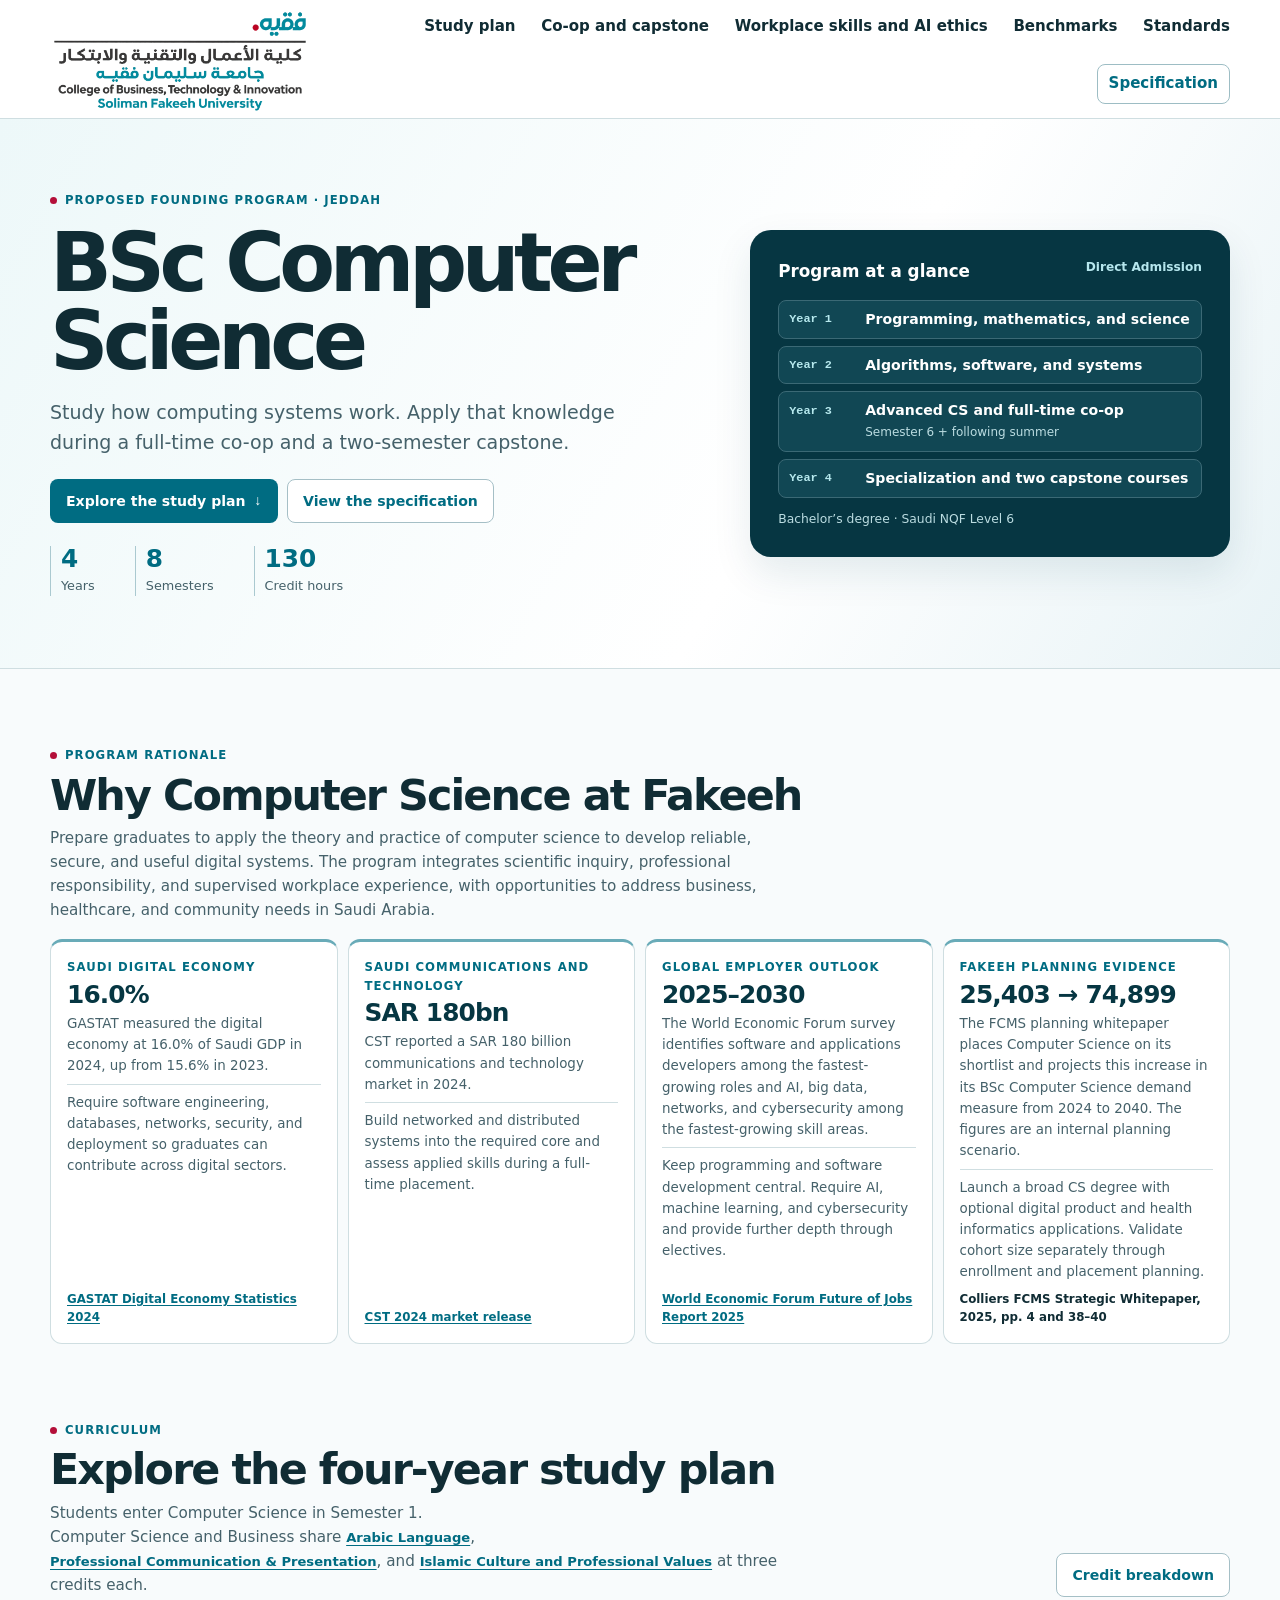
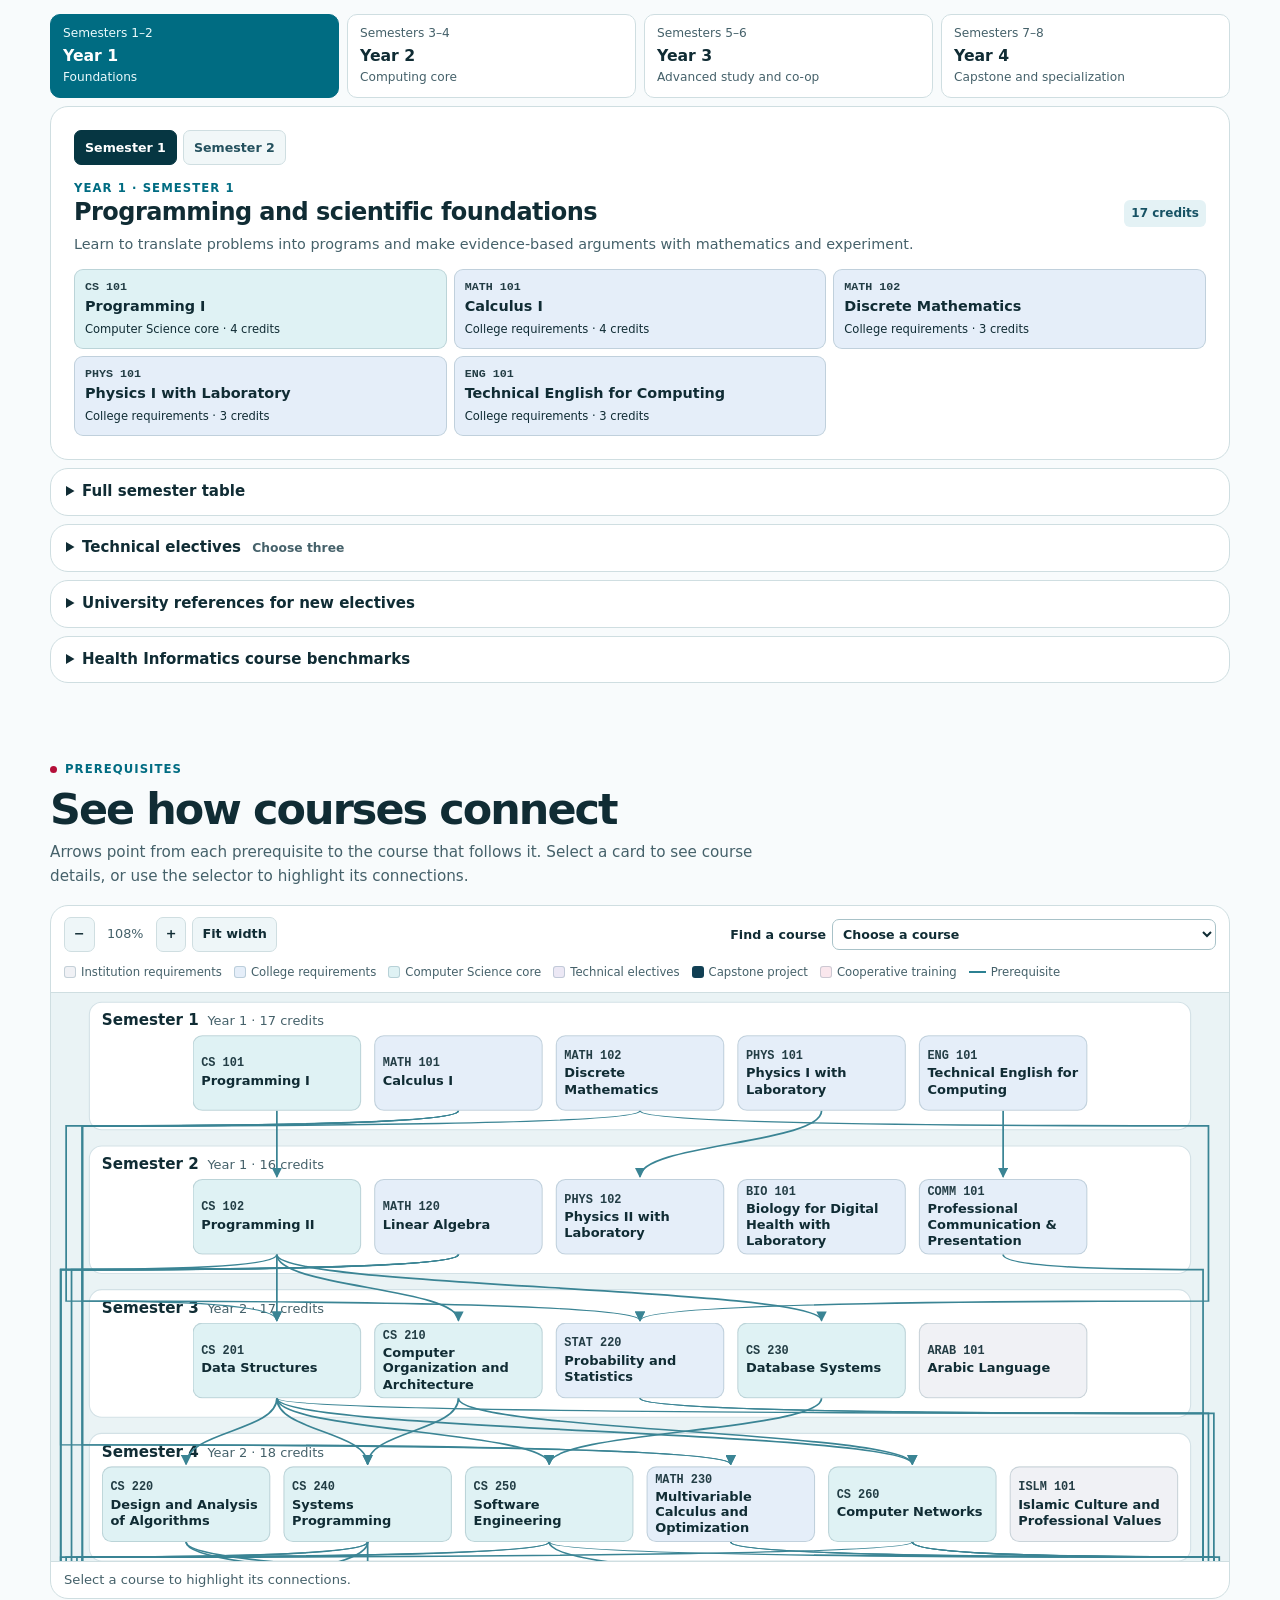
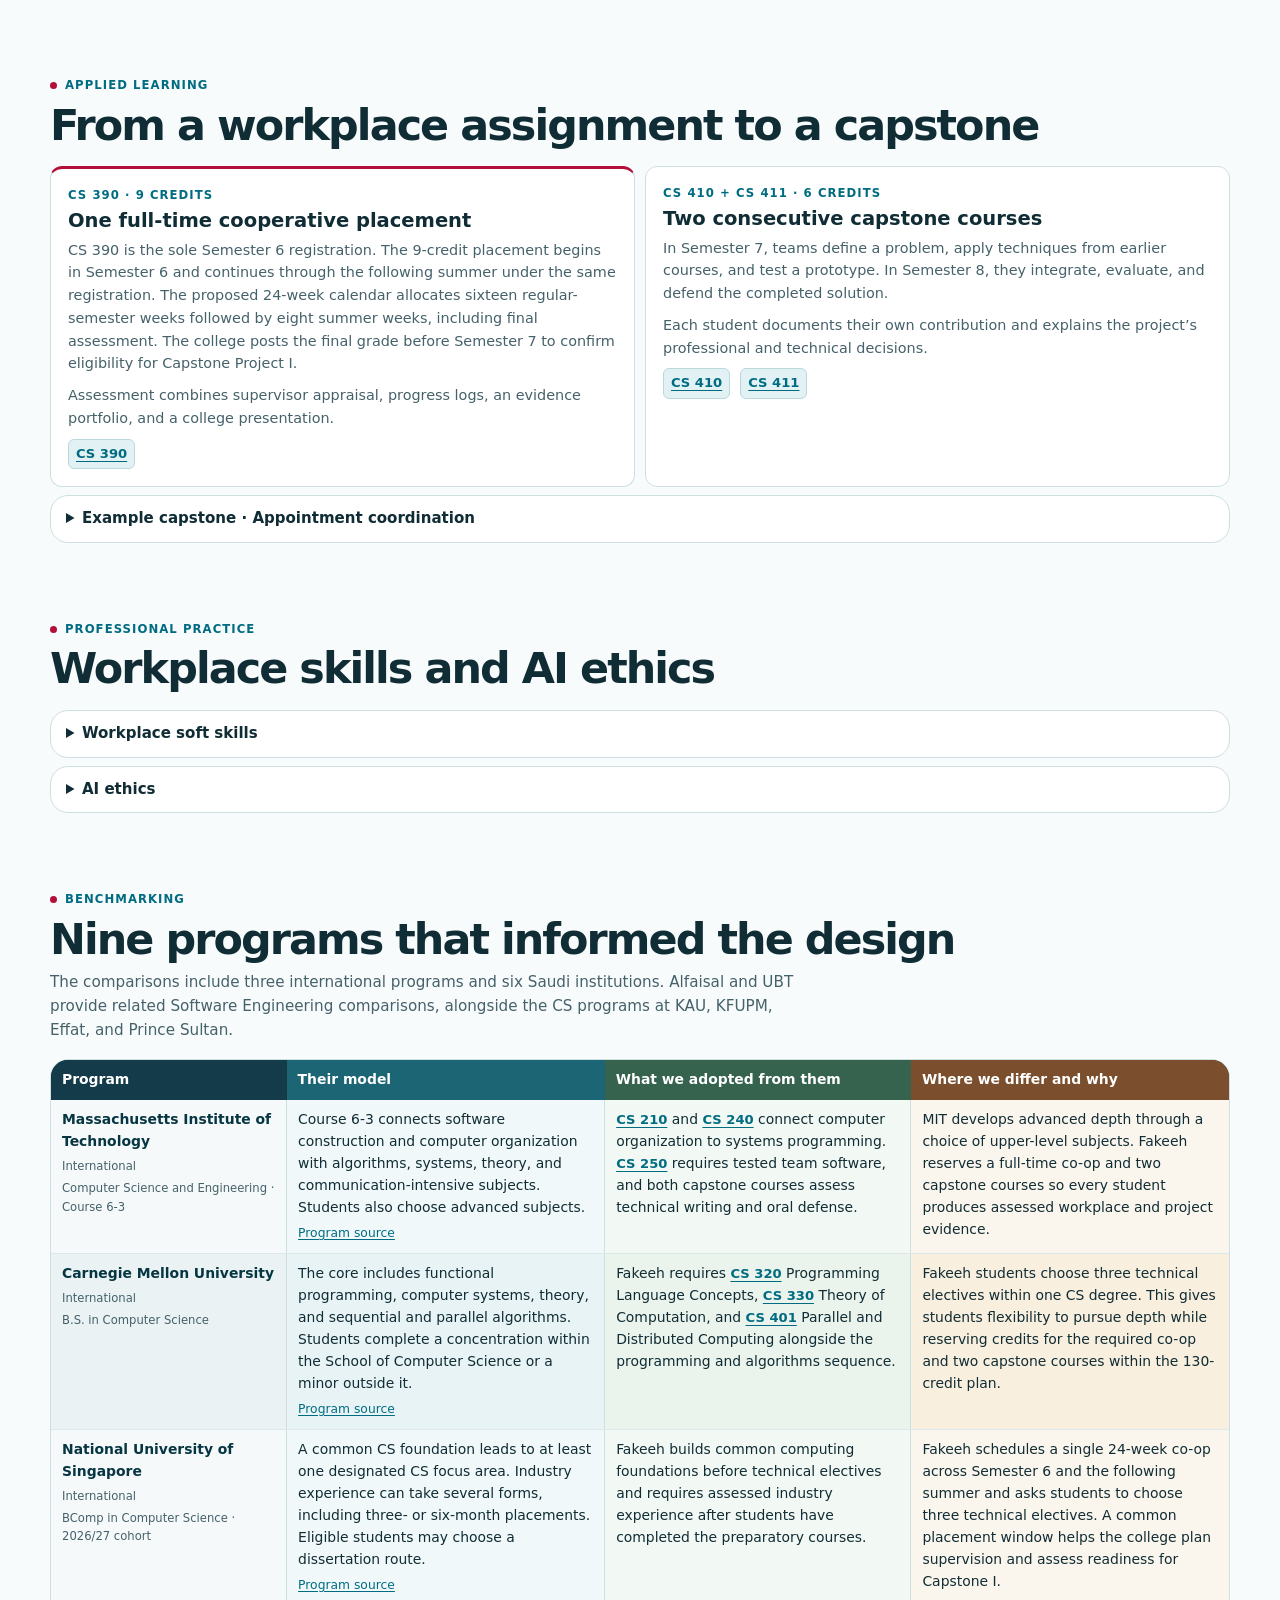
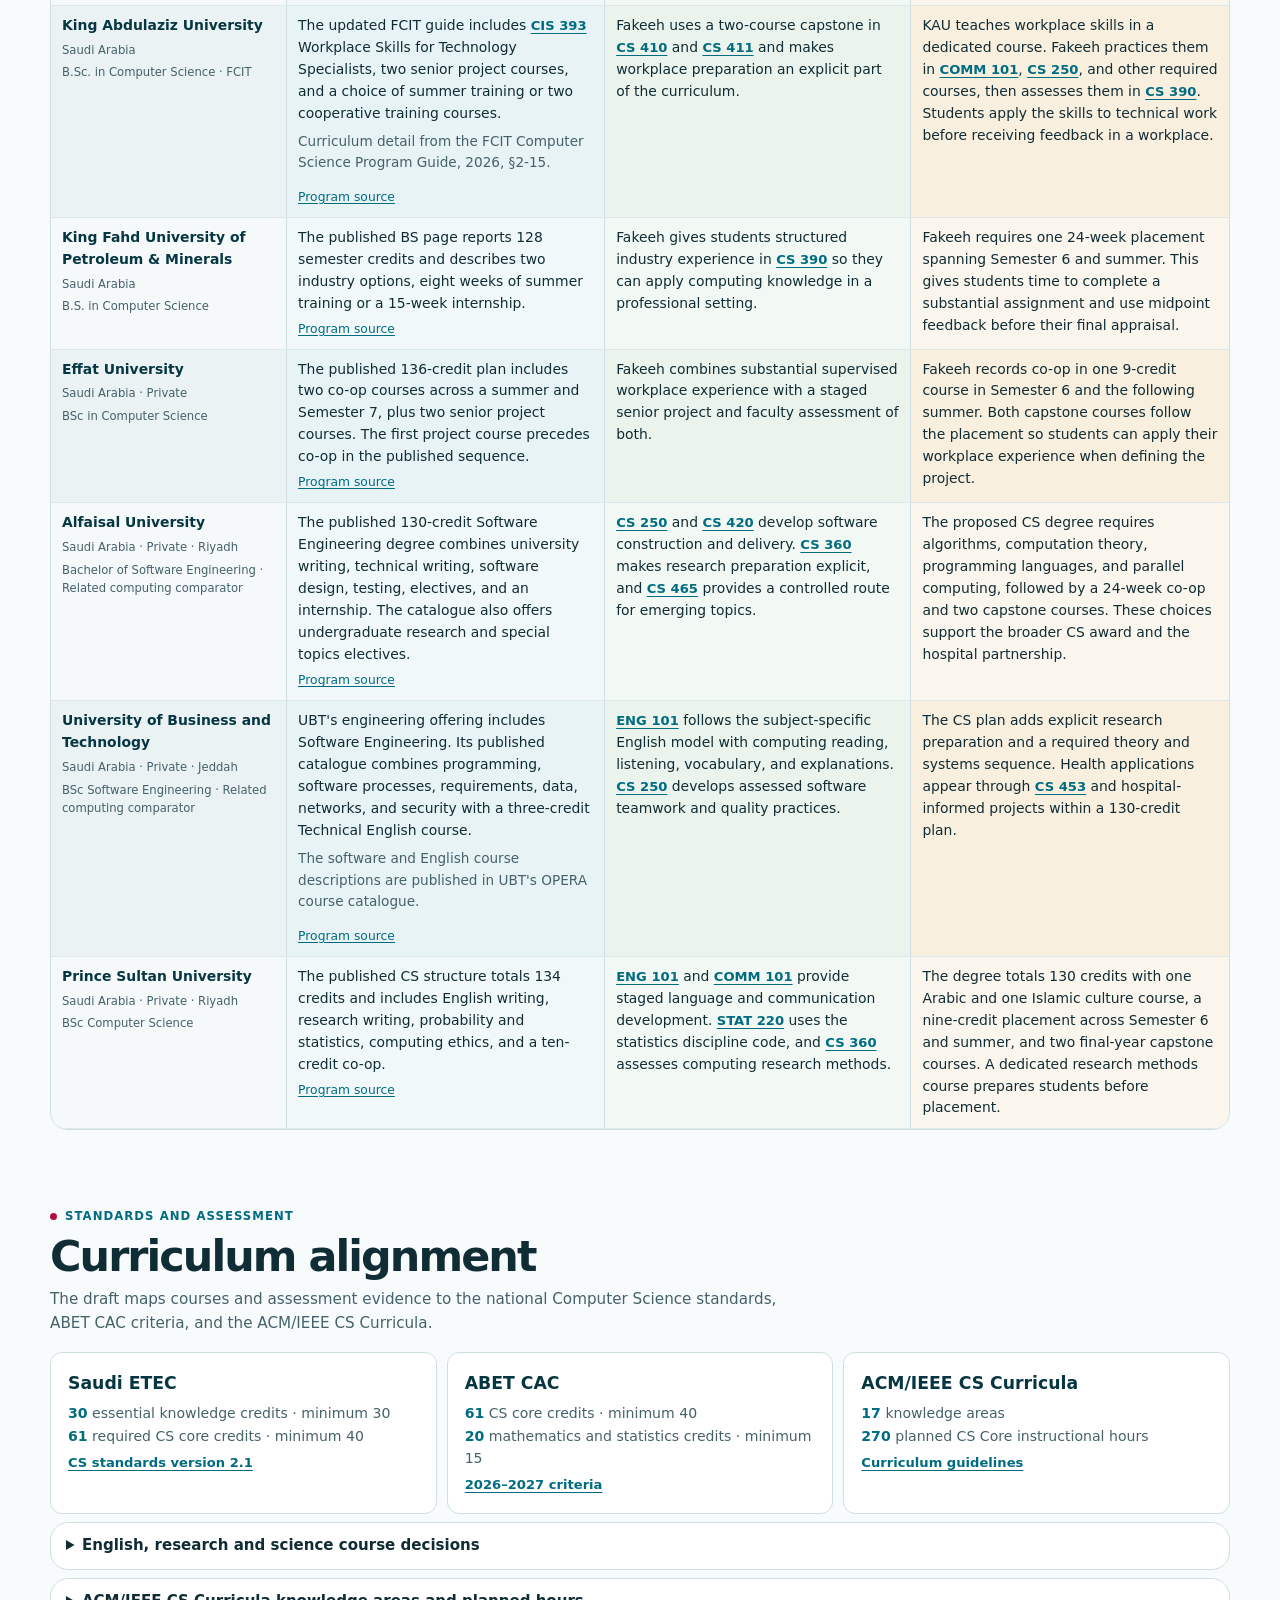
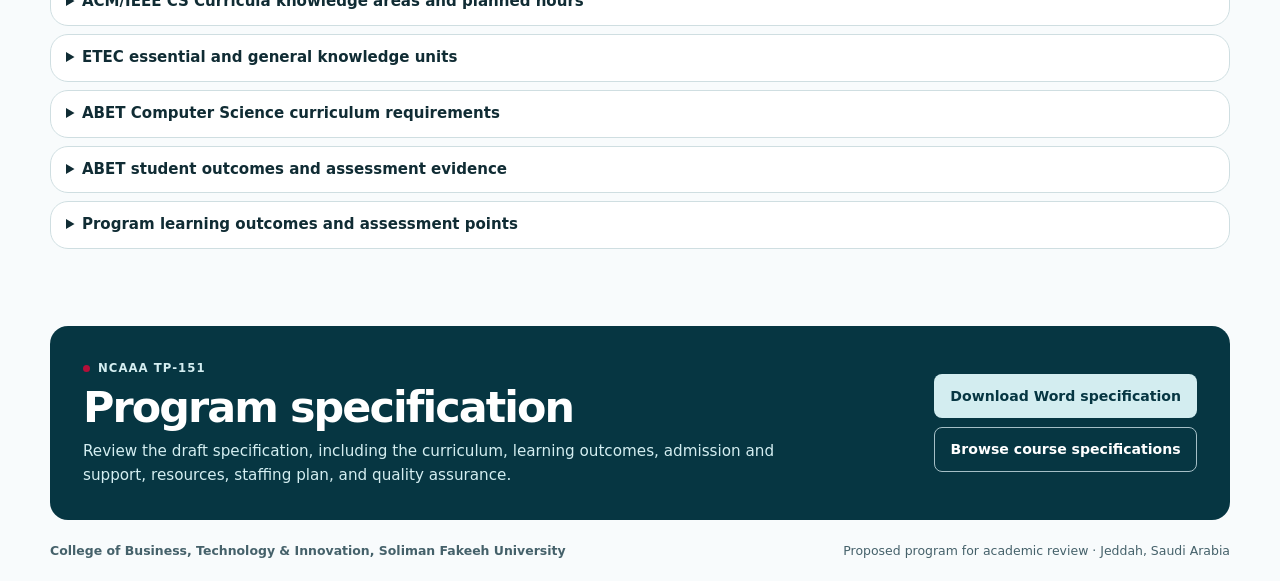
==== commit 91df4628: "Add files via upload" ====
--- a/index.html
+++ b/index.html
@@ -3,19 +3,19 @@
 <head>
   <meta charset="utf-8">
   <meta name="viewport" content="width=device-width, initial-scale=1">
-  <meta name="description" content="Explore the proposed four-year BSc Computer Science at Fakeeh College of Business, Technology &amp; Innovation in Jeddah.">
+  <meta name="description" content="Explore the proposed four-year BSc Computer Science at College of Business, Technology &amp; Innovation, Soliman Fakeeh University in Jeddah.">
   <meta name="robots" content="noindex">
   <meta name="theme-color" content="#006980">
-  <title>BSc Computer Science | Fakeeh College</title>
-  <link rel="stylesheet" href="./styles.css">
-  <script src="./program-data.js" defer></script>
-  <script src="./site.js" defer></script>
+  <title>BSc Computer Science | Soliman Fakeeh University</title>
+  <link rel="stylesheet" href="./styles.css?v=20261119-names">
+  <script src="./program-data.js?v=20261119-names" defer></script>
+  <script src="./site.js?v=20261119-names" defer></script>
 </head>
 <body id="top">
   <a href="#main" class="skip-link">Skip to content</a>
   <header class="site-header">
     <div class="wrap masthead">
-      <a href="#top" class="brand"><img src="./fakeeh-college-logo.png" alt="Fakeeh College of Business, Technology &amp; Innovation, Jeddah" width="278" height="125"></a>
+      <a href="#top" class="brand"><img src="./fakeeh-college-logo.png?v=20261119-names" alt="College of Business, Technology &amp; Innovation, Soliman Fakeeh University, Jeddah" width="278" height="125"></a>
       <nav aria-label="Program navigation">
         <a href="#study">Study plan</a>
         <a href="#placement">Co-op and capstone</a>
@@ -94,7 +94,7 @@
         <details class="panel disclosure" id="electives">
           <summary>Technical electives <span>Choose three</span></summary>
           <div class="detail-body">
-            <p class="section-note">Take one elective in Semester 7 and two in Semester 8. Choose from <strong id="elective-count">14</strong> three-credit options.</p>
+            <p class="section-note">Take one elective in Semester 7 and two in Semester 8. Choose from <strong id="elective-count">15</strong> three-credit options.</p>
             <div class="semester-list" id="elective-filter" role="group" aria-label="Filter elective courses"></div>
             <div id="elective-courses" class="course-grid"></div>
           </div>
@@ -197,8 +197,8 @@
       <section class="section" id="benchmarks">
         <div class="section-heading">
           <p class="eyebrow">Benchmarking</p>
-          <h2>Seven programs that informed the design</h2>
-          <p>The benchmarks include three international and four Saudi programs. Effat and Dar Al-Hekma provide private university precedents for training and capstone design.</p>
+          <h2>Nine programs that informed the design</h2>
+          <p>The comparisons include three international programs and six Saudi institutions. Alfaisal and UBT provide related Software Engineering comparisons, alongside the CS programs at KAU, KFUPM, Effat, and Prince Sultan.</p>
         </div>
         <div class="panel table-scroll" role="region" aria-label="Benchmark comparison" tabindex="0">
           <table class="benchmark-table"><thead><tr id="benchmark-header"><th scope="col">Program</th></tr></thead><tbody id="benchmark-body"></tbody></table>
@@ -209,18 +209,22 @@
         <div class="section-heading">
           <p class="eyebrow">Standards and assessment</p>
           <h2>Curriculum alignment</h2>
-          <p>The draft maps courses and assessment evidence to the national Computer Science standards, ABET CAC criteria, and CS2023 guidelines.</p>
+          <p>The draft maps courses and assessment evidence to the national Computer Science standards, ABET CAC criteria, and the ACM/IEEE CS Curricula.</p>
         </div>
         <div class="standard-grid">
-          <article><h3>Saudi ETEC</h3><p><strong>30</strong> essential knowledge credits · minimum 30</p><p><strong>67</strong> required CS core credits · minimum 40</p><a href="https://f.etec.gov.sa/j/Computer_Science.pdf" target="_blank" rel="noopener noreferrer">Computer Science standards</a></article>
-          <article><h3>ABET CAC</h3><p><strong>67</strong> CS core credits · minimum 40</p><p><strong>17</strong> mathematics and statistics credits · minimum 15</p><a href="https://www.abet.org/accreditation/accreditation-criteria/criteria-for-accrediting-computing-programs-2026-2027/" target="_blank" rel="noopener noreferrer">2026–2027 criteria</a></article>
-          <article><h3>CS2023</h3><p><strong>17</strong> knowledge areas</p><p><strong>270</strong> planned CS Core instructional hours</p><a href="https://csed.acm.org/" target="_blank" rel="noopener noreferrer">Curriculum guidelines</a></article>
-        </div>
-        <details class="panel disclosure">
-          <summary>CS2023 knowledge areas and planned hours</summary>
-          <div class="detail-body">
-            <p class="section-note">These planned instructional hours cover all 17 CS Core areas in required courses. The approved teaching plans will document the individual topics, skill levels, and assessment evidence. <a href="https://csed.acm.org/wp-content/uploads/2025/11/CS2023-Report.htm" target="_blank" rel="noopener noreferrer">CS2023 final report</a></p>
-            <div class="table-scroll" role="region" aria-label="CS2023 coverage" tabindex="0">
+          <article><h3>Saudi ETEC</h3><p><strong>30</strong> essential knowledge credits · minimum 30</p><p><strong>61</strong> required CS core credits · minimum 40</p><a href="https://f.etec.gov.sa/j/Computer_Science.pdf" target="_blank" rel="noopener noreferrer">CS standards version 2.1</a></article>
+          <article><h3>ABET CAC</h3><p><strong>61</strong> CS core credits · minimum 40</p><p><strong>20</strong> mathematics and statistics credits · minimum 15</p><a href="https://www.abet.org/accreditation/accreditation-criteria/criteria-for-accrediting-computing-programs-2026-2027/" target="_blank" rel="noopener noreferrer">2026–2027 criteria</a></article>
+          <article><h3>ACM/IEEE CS Curricula</h3><p><strong>17</strong> knowledge areas</p><p><strong>270</strong> planned CS Core instructional hours</p><a href="https://csed.acm.org/" target="_blank" rel="noopener noreferrer">Curriculum guidelines</a></article>
+        </div>
+        <details class="panel disclosure" id="course-decisions">
+          <summary>English, research and science course decisions</summary>
+          <div class="detail-body"><div id="course-decision-content"></div></div>
+        </details>
+        <details class="panel disclosure">
+          <summary>ACM/IEEE CS Curricula knowledge areas and planned hours</summary>
+          <div class="detail-body">
+            <p class="section-note">These planned instructional hours cover all 17 CS Core areas in required courses. The approved teaching plans will document the individual topics, skill levels, and assessment evidence. <a href="https://csed.acm.org/wp-content/uploads/2025/11/CS2023-Report.htm" target="_blank" rel="noopener noreferrer">ACM/IEEE CS Curricula final report</a></p>
+            <div class="table-scroll" role="region" aria-label="ACM/IEEE CS Curricula coverage" tabindex="0">
               <table><thead><tr><th scope="col">Knowledge area</th><th scope="col">Core hours</th><th scope="col">Course allocation</th><th scope="col">Coverage and assessment</th></tr></thead><tbody id="cs2023-body"></tbody></table>
             </div>
           </div>
@@ -228,14 +232,14 @@
         <details class="panel disclosure">
           <summary>ETEC essential and general knowledge units</summary>
           <div class="detail-body">
-            <p class="section-note">Essential Knowledge Units total 30 credits with 17 in mathematics and statistics, 6 in physics, 4 in chemistry, and 3 in project management and finance. Mathematics, physics, and chemistry reach 23 credits even when the combined probability and statistics course is excluded from that subtotal. The 67 required CS core credits are counted separately.</p>
-            <p class="section-note">The shared ethics course increases to three credits. Multivariable Calculus and Optimization moves to three credits and retains the gradient and optimization topics needed for Machine Learning. Using the 15-credit ABET mathematics minimum with the current science and project management credits would yield 28 Essential Knowledge Unit credits.</p>
-            <p class="section-note">Courses in the map below account for 51 distinct required CS core credits. Mathematics courses support the discrete structures topics and are counted in the Essential Knowledge Units.</p>
+            <p class="section-note">ETEC 2025 version 2.1 requires 30 credits in mathematics, statistics and basic sciences. The plan allocates 20 to mathematics and statistics, 6 to physics, and 4 to biology. Computing Project Management and Finance has a separate three-credit allocation. The required CS core totals 61 credits.</p>
+            <p class="section-note">Technical English, computing research methods, and Numerical Methods each add three credits. Nine CS courses each move from four to three credits: CS 102, CS 210, CS 240, CS 250, CS 310, CS 340, CS 401, CS 420, CS 430. Each retains two weekly lecture and two practical contact hours. These changes balance to 130 credits. Programming I and Data Structures each retain four credits; Selected Topics uses an existing elective slot.</p>
+            <p class="section-note">Courses in the map below account for 44 distinct required CS core credits. Mathematics courses support the discrete structures topics and are counted in the Essential Knowledge Units.</p>
             <div class="table-scroll" role="region" aria-label="ETEC knowledge areas" tabindex="0">
               <table><thead><tr><th scope="col">General knowledge unit</th><th scope="col">ETEC weight</th><th scope="col">Courses</th><th scope="col">Topics</th></tr></thead><tbody id="etec-body"></tbody></table>
             </div>
             <h3 class="klo-heading" id="etec-klo-heading">ETEC Key Learning Outcomes course mapping</h3>
-            <p class="section-note">The table maps the ten ETEC Key Learning Outcomes to program outcomes and selected required courses. The final column shows how students are expected to demonstrate each outcome. Technical electives provide further depth for KLO 1. <a href="https://f.etec.gov.sa/j/Computer_Science.pdf#page=4" target="_blank" rel="noopener noreferrer">ETEC Computer Science standards (2025), pp. 4–5</a></p>
+            <p class="section-note">The table maps the ten ETEC Key Learning Outcomes to program outcomes and selected required courses. The final column shows how students are expected to demonstrate each outcome. Technical electives provide further depth for KLO 1. <a href="https://f.etec.gov.sa/j/Computer_Science.pdf#page=4" target="_blank" rel="noopener noreferrer">ETEC Computer Science standards (2025 version 2.1), pp. 4–5</a></p>
             <div class="table-scroll" role="region" aria-labelledby="etec-klo-heading" tabindex="0">
               <table class="klo-table"><thead><tr><th scope="col">ETEC outcome</th><th scope="col">Program outcomes</th><th scope="col">Supporting courses</th><th scope="col">Planned direct assessment</th></tr></thead><tbody id="etec-klo-body"></tbody></table>
             </div>
@@ -273,14 +277,14 @@
       <section class="section specification" id="specification">
         <div><p class="eyebrow">NCAAA TP-151</p><h2>Program specification</h2><p>Review the draft specification, including the curriculum, learning outcomes, admission and support, resources, staffing plan, and quality assurance.</p></div>
         <div class="spec-actions">
-          <a class="button primary" href="./Fakeeh_BSc_Computer_Science_Program_Specification.docx" download>Download Word specification</a>
+          <a class="button primary" href="./Fakeeh_BSc_Computer_Science_Program_Specification.docx" target="_blank" rel="noopener noreferrer" download>Download Word specification</a>
           <a class="button secondary" href="./course-specifications.html">Browse course specifications</a>
         </div>
       </section>
     </div>
     <noscript><p class="wrap section-note">Enable JavaScript to use the interactive study plan. The Word program specification and course specifications are also available from the links above.</p></noscript>
   </main>
-  <footer class="wrap footer"><strong>Fakeeh College of Business, Technology &amp; Innovation</strong><span>Proposed program for academic review · Jeddah, Saudi Arabia</span></footer>
+  <footer class="wrap footer"><strong>College of Business, Technology &amp; Innovation, Soliman Fakeeh University</strong><span>Proposed program for academic review · Jeddah, Saudi Arabia</span></footer>
 
   <dialog id="detail-dialog" aria-labelledby="dialog-title">
     <div class="dialog-top"><p class="label" id="dialog-kicker"></p><form method="dialog"><button class="dialog-close" type="submit" aria-label="Close details" autofocus>×</button></form></div>
--- a/styles.css
+++ b/styles.css
@@ -280,3 +280,6 @@
   .wrap { width: 100%; }
   .spec-entry { break-before: page; border: 0; }
 }
+
+.course-decision + .course-decision { margin-top: 24px; }
+.course-decision h3 { margin-bottom: 8px; }
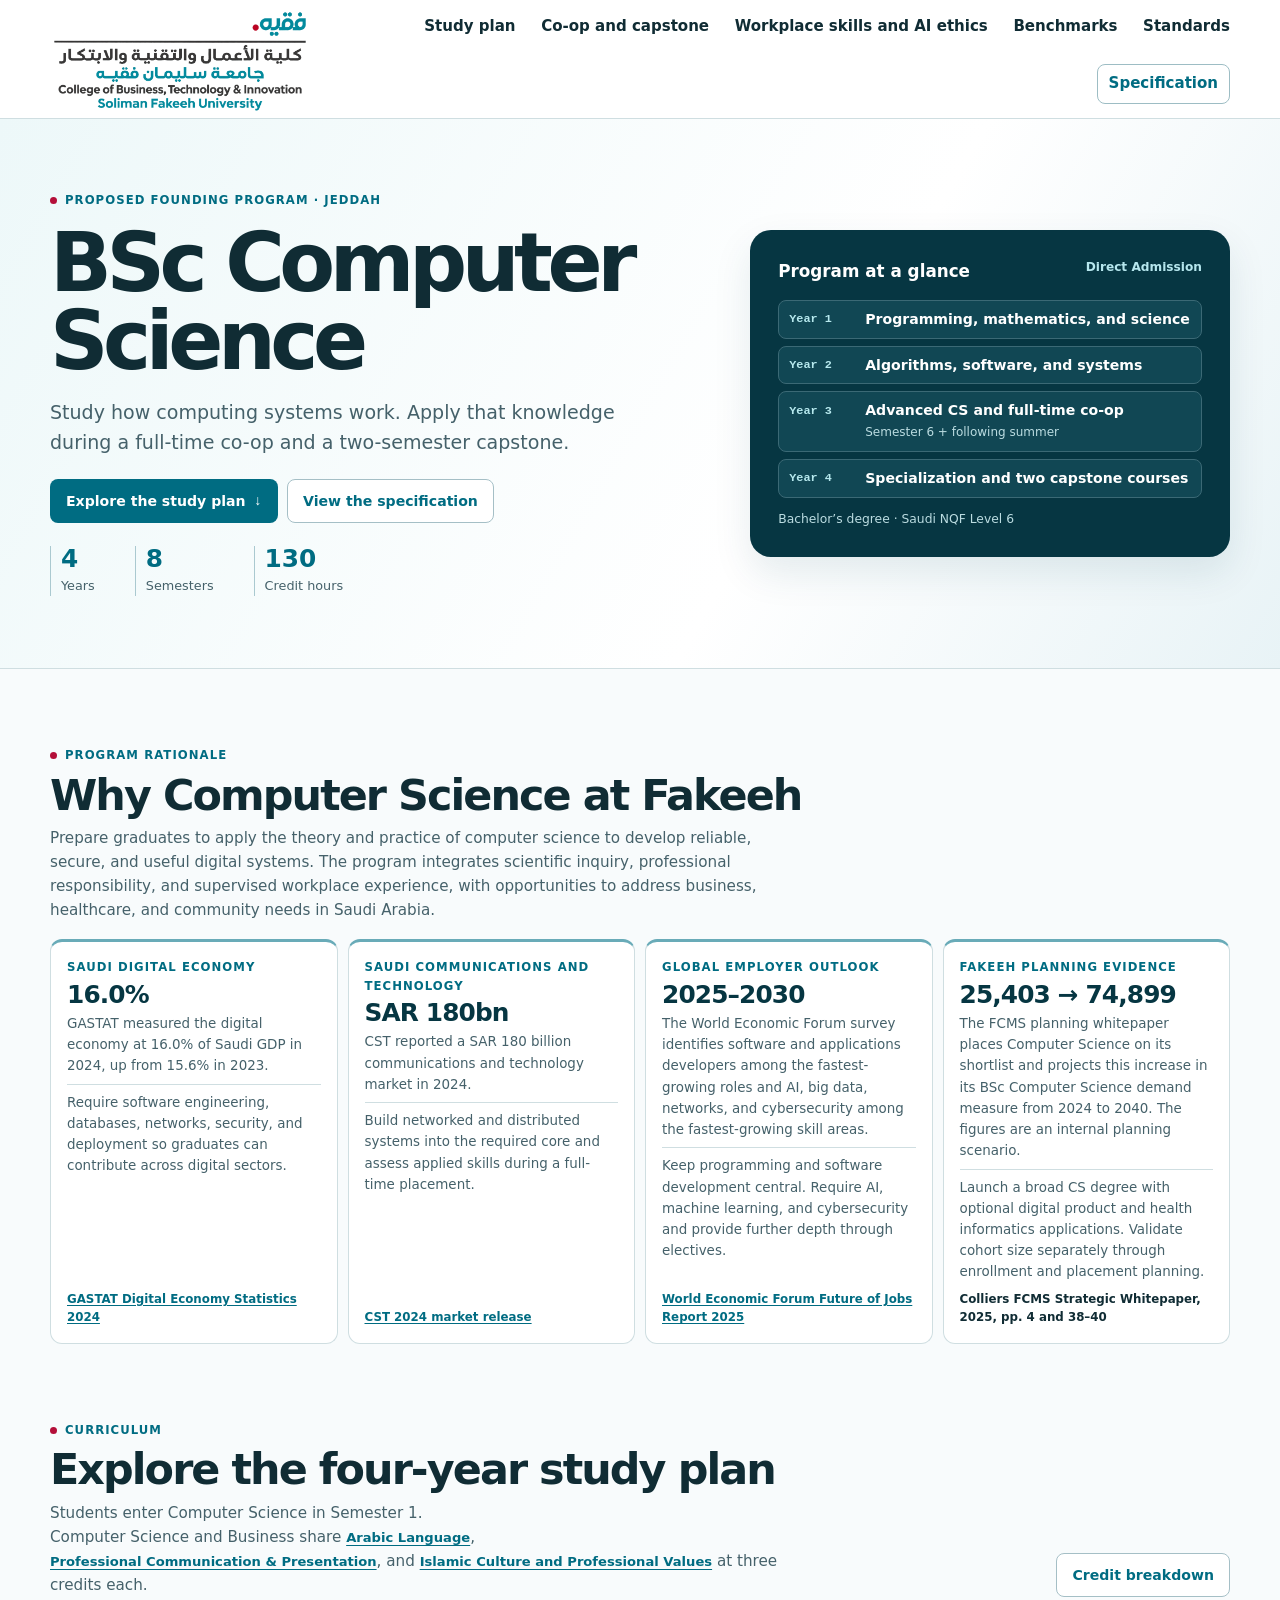
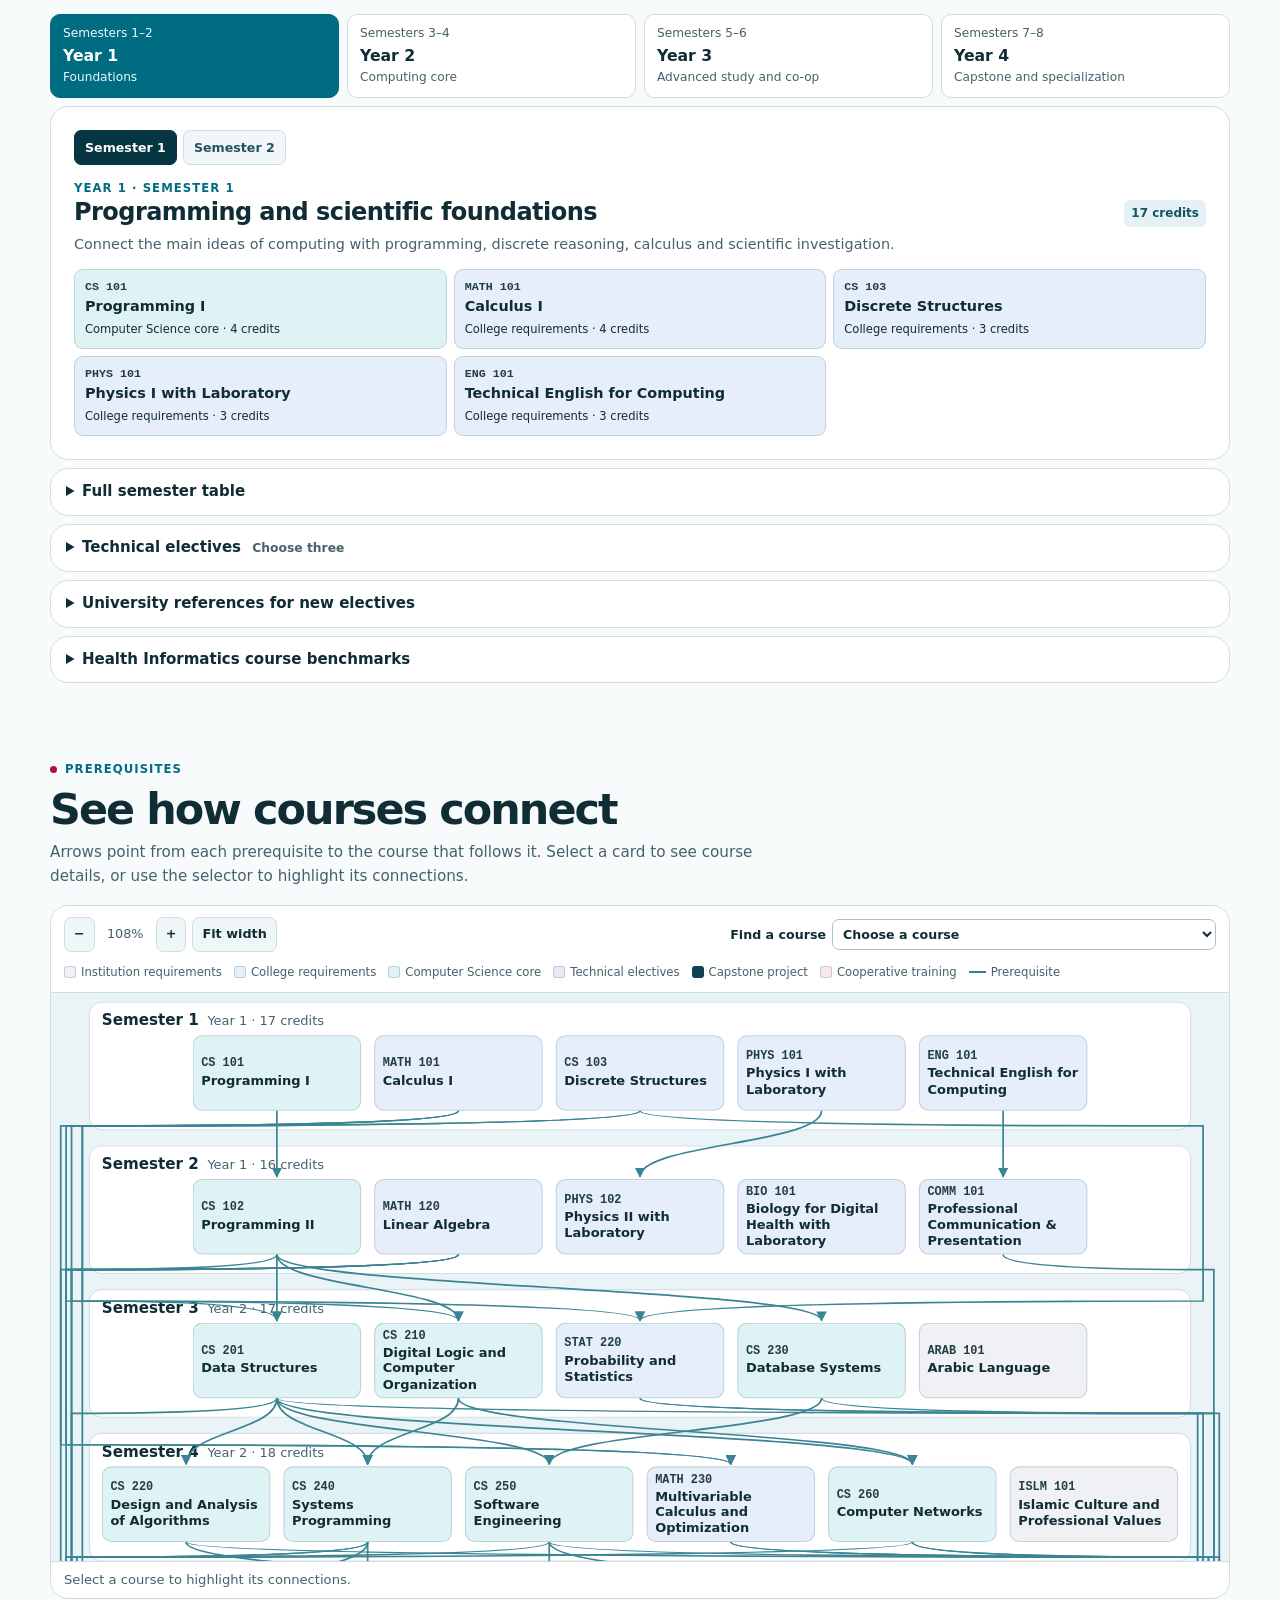
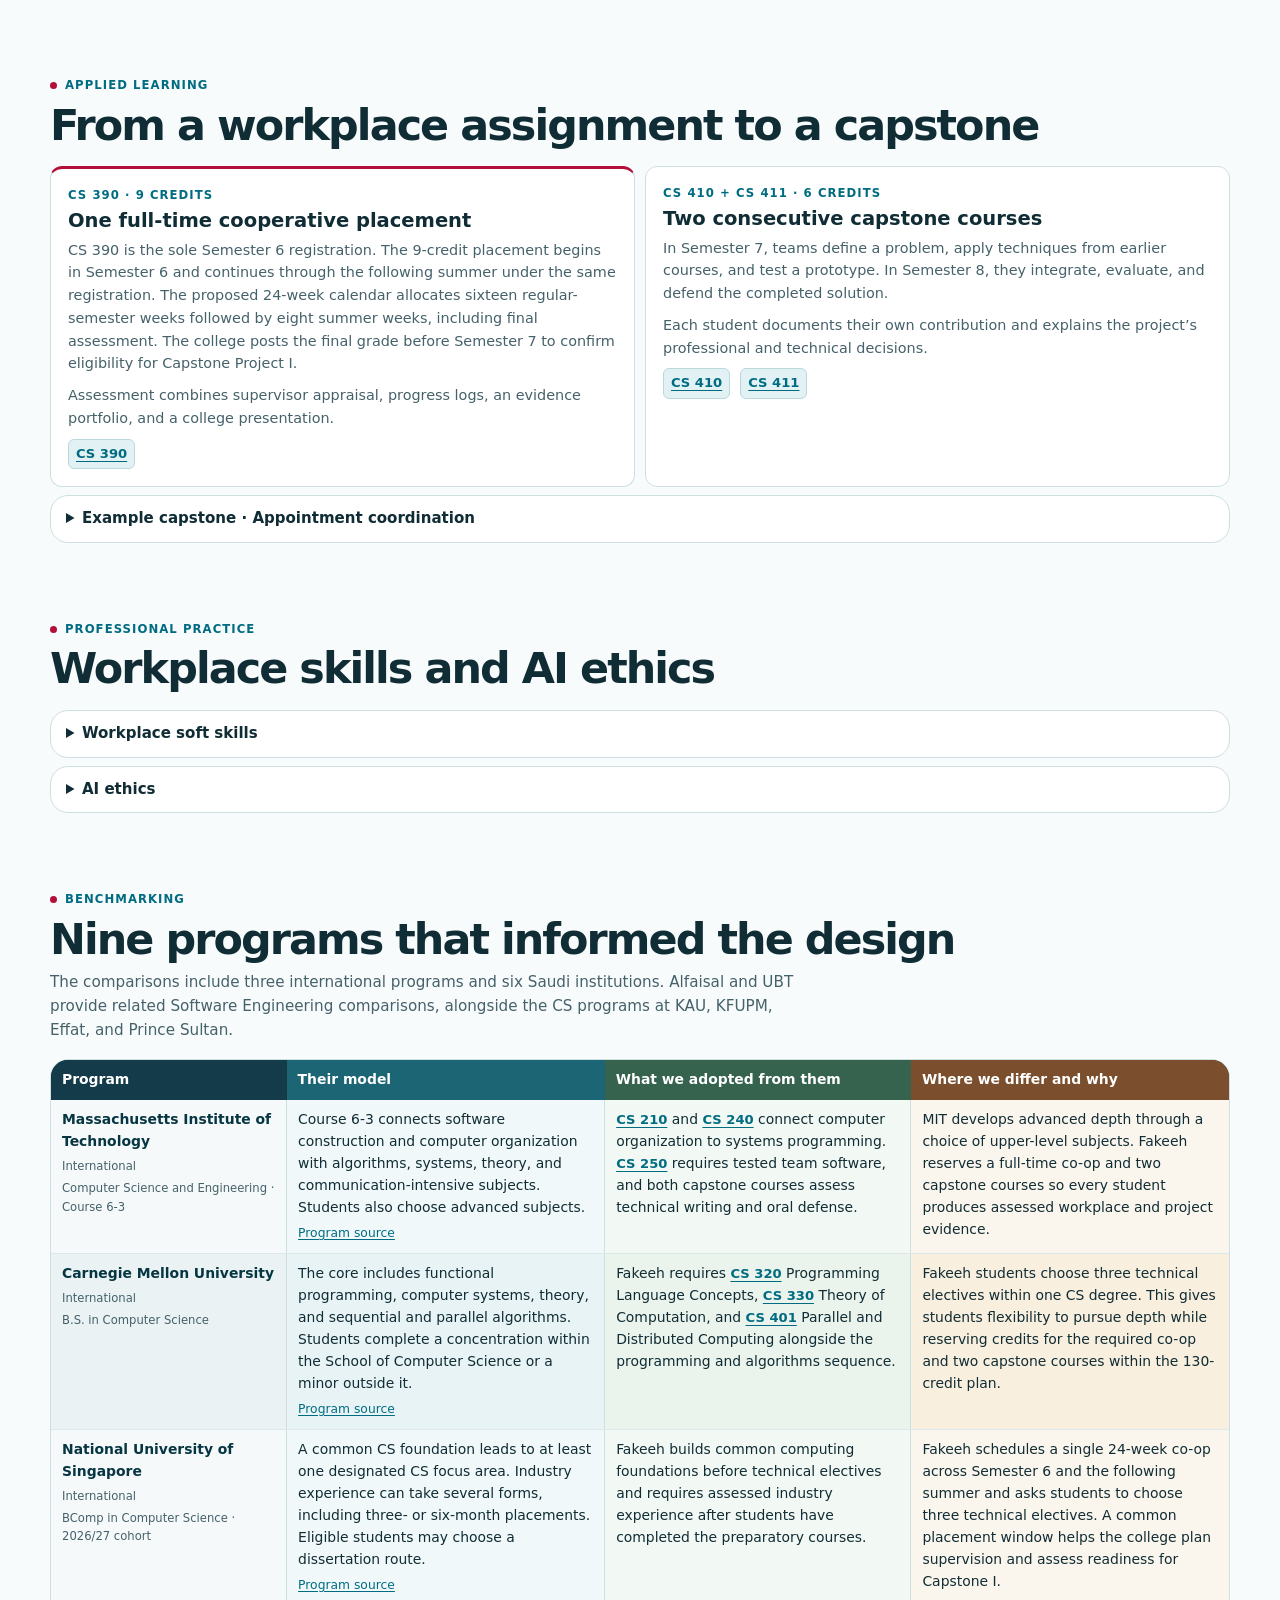
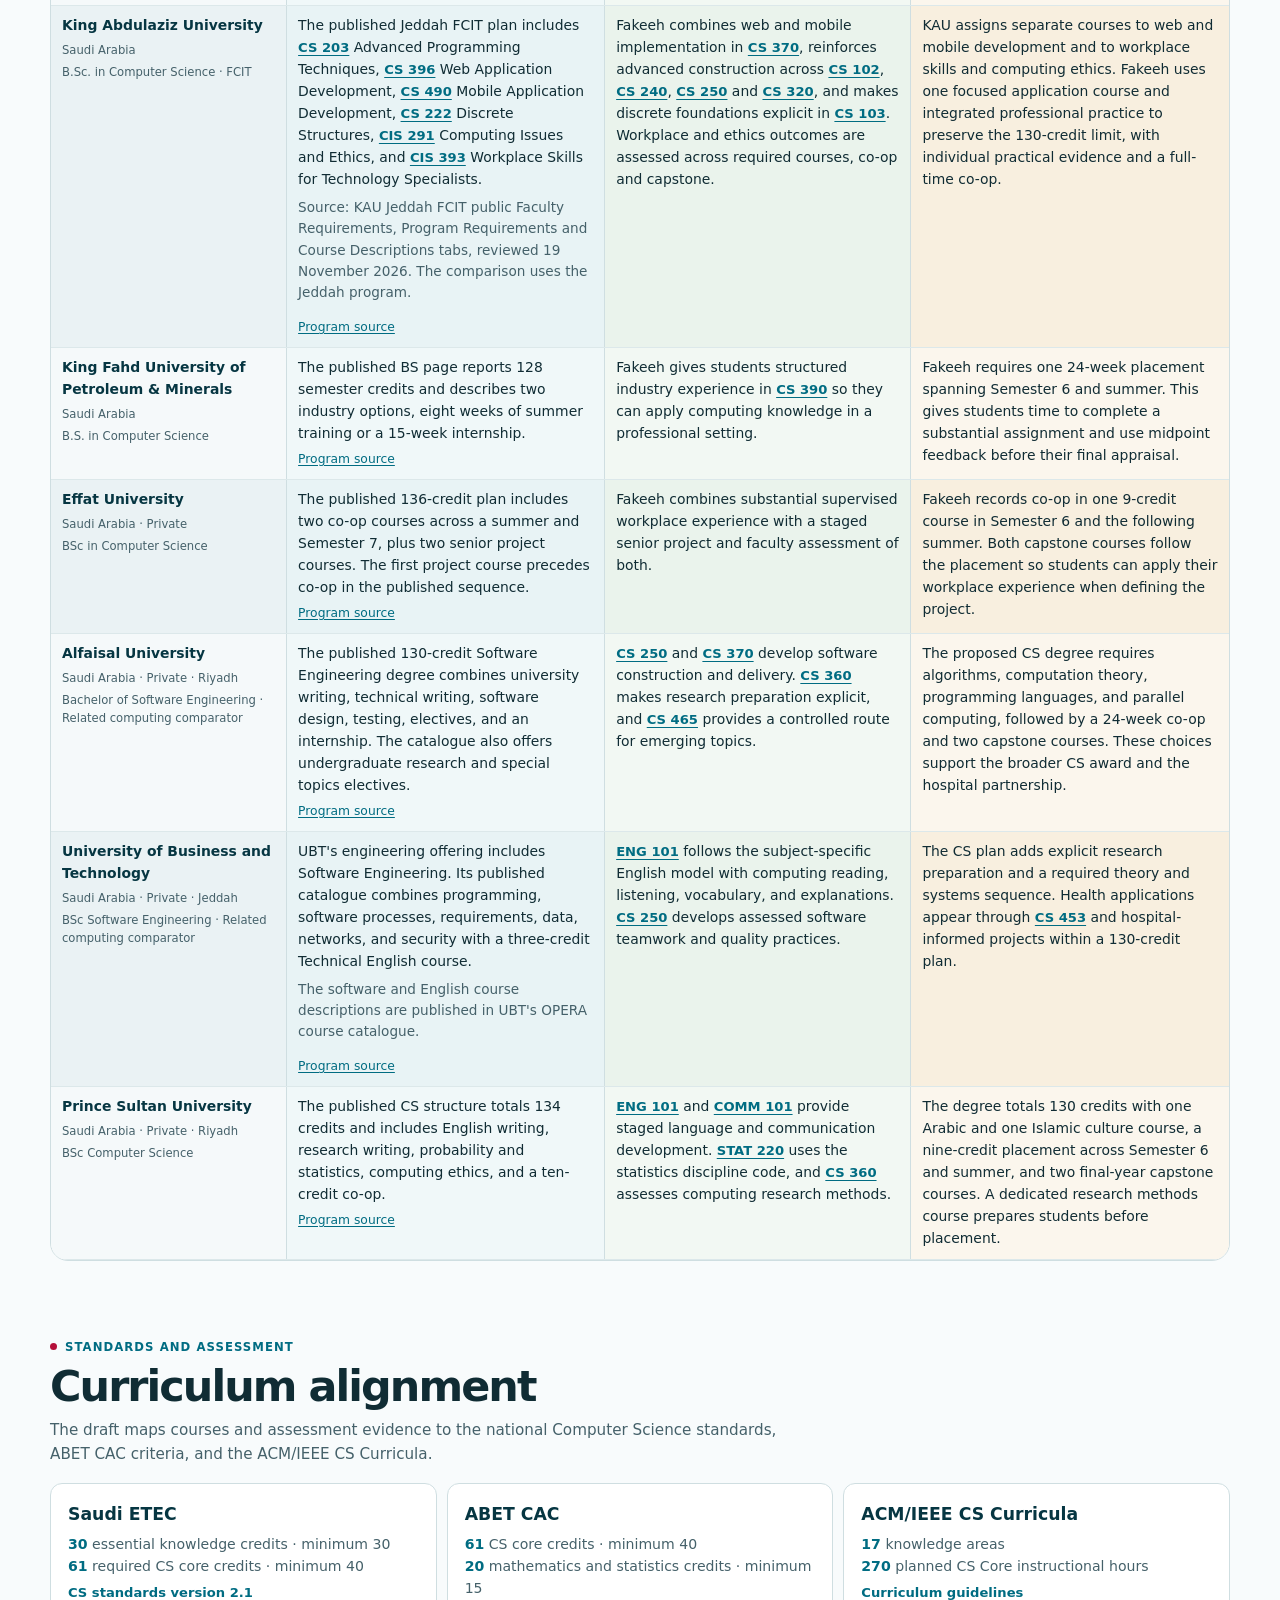
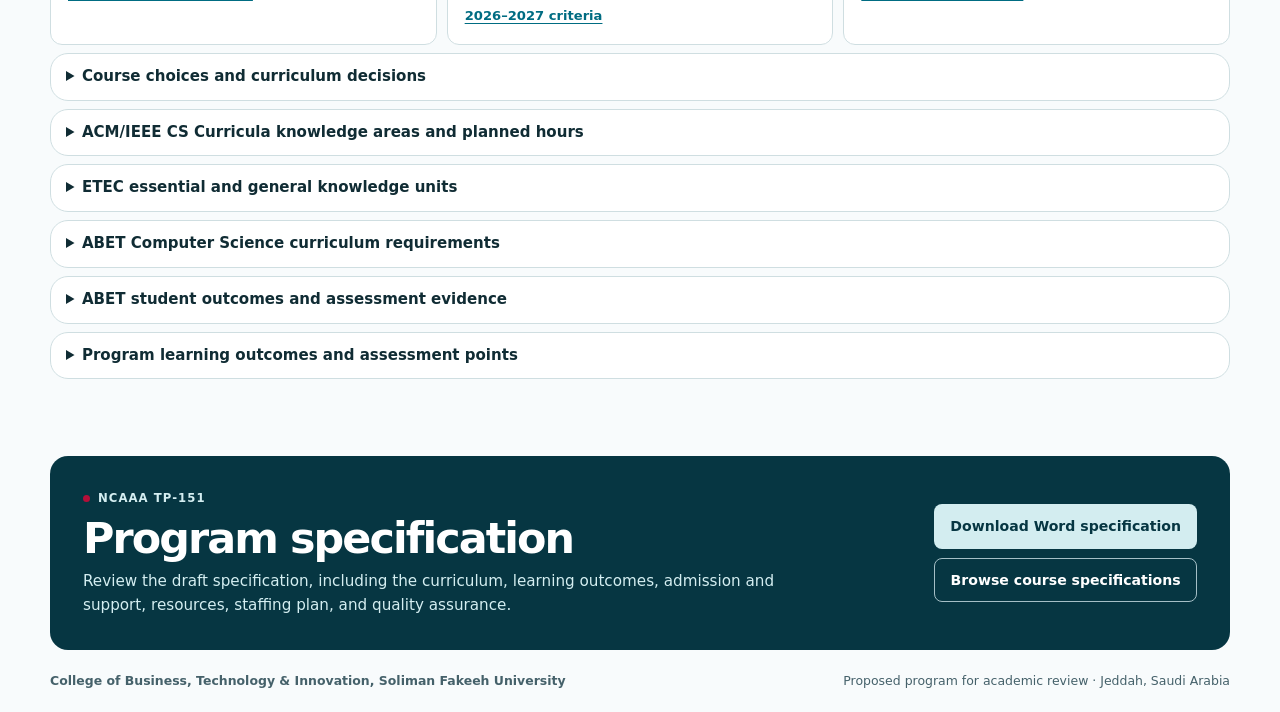
==== commit cf202d7f: "Add files via upload" ====
--- a/index.html
+++ b/index.html
@@ -7,15 +7,15 @@
   <meta name="robots" content="noindex">
   <meta name="theme-color" content="#006980">
   <title>BSc Computer Science | Soliman Fakeeh University</title>
-  <link rel="stylesheet" href="./styles.css?v=20261119-names">
-  <script src="./program-data.js?v=20261119-names" defer></script>
-  <script src="./site.js?v=20261119-names" defer></script>
+  <link rel="stylesheet" href="./styles.css?v=20261119-foundations">
+  <script src="./program-data.js?v=20261119-foundations" defer></script>
+  <script src="./site.js?v=20261119-foundations" defer></script>
 </head>
 <body id="top">
   <a href="#main" class="skip-link">Skip to content</a>
   <header class="site-header">
     <div class="wrap masthead">
-      <a href="#top" class="brand"><img src="./fakeeh-college-logo.png?v=20261119-names" alt="College of Business, Technology &amp; Innovation, Soliman Fakeeh University, Jeddah" width="278" height="125"></a>
+      <a href="#top" class="brand"><img src="./fakeeh-college-logo.png?v=20261119-foundations" alt="College of Business, Technology &amp; Innovation, Soliman Fakeeh University, Jeddah" width="278" height="125"></a>
       <nav aria-label="Program navigation">
         <a href="#study">Study plan</a>
         <a href="#placement">Co-op and capstone</a>
@@ -94,7 +94,7 @@
         <details class="panel disclosure" id="electives">
           <summary>Technical electives <span>Choose three</span></summary>
           <div class="detail-body">
-            <p class="section-note">Take one elective in Semester 7 and two in Semester 8. Choose from <strong id="elective-count">15</strong> three-credit options.</p>
+            <p class="section-note">Take three different electives in Semester 8. Choose from <strong id="elective-count">15</strong> three-credit options.</p>
             <div class="semester-list" id="elective-filter" role="group" aria-label="Filter elective courses"></div>
             <div id="elective-courses" class="course-grid"></div>
           </div>
@@ -217,7 +217,7 @@
           <article><h3>ACM/IEEE CS Curricula</h3><p><strong>17</strong> knowledge areas</p><p><strong>270</strong> planned CS Core instructional hours</p><a href="https://csed.acm.org/" target="_blank" rel="noopener noreferrer">Curriculum guidelines</a></article>
         </div>
         <details class="panel disclosure" id="course-decisions">
-          <summary>English, research and science course decisions</summary>
+          <summary>Course choices and curriculum decisions</summary>
           <div class="detail-body"><div id="course-decision-content"></div></div>
         </details>
         <details class="panel disclosure">
@@ -233,8 +233,8 @@
           <summary>ETEC essential and general knowledge units</summary>
           <div class="detail-body">
             <p class="section-note">ETEC 2025 version 2.1 requires 30 credits in mathematics, statistics and basic sciences. The plan allocates 20 to mathematics and statistics, 6 to physics, and 4 to biology. Computing Project Management and Finance has a separate three-credit allocation. The required CS core totals 61 credits.</p>
-            <p class="section-note">Technical English, computing research methods, and Numerical Methods each add three credits. Nine CS courses each move from four to three credits: CS 102, CS 210, CS 240, CS 250, CS 310, CS 340, CS 401, CS 420, CS 430. Each retains two weekly lecture and two practical contact hours. These changes balance to 130 credits. Programming I and Data Structures each retain four credits; Selected Topics uses an existing elective slot.</p>
-            <p class="section-note">Courses in the map below account for 44 distinct required CS core credits. Mathematics courses support the discrete structures topics and are counted in the Essential Knowledge Units.</p>
+            <p class="section-note">Technical English, computing research methods, and Numerical Methods each add three credits. Nine CS courses each move from four to three credits: CS 102, CS 210, CS 240, CS 250, CS 310, CS 340, CS 401, CS 370, CS 430. Each retains two weekly lecture and two practical contact hours. These changes balance to 130 credits. Programming I and Data Structures each retain four credits; Selected Topics uses an existing elective slot. The latest review replaces deployment with CS 370 Web and Mobile Application Development in Semester 5, moves CS 330 to Semester 7, and places all three electives in Semester 8. Digital logic and computing foundations are strengthened within existing credits.</p>
+            <p class="section-note">Courses in the map below account for 44 distinct required CS core credits. CS 103 Discrete Structures contributes three of the 20 mathematics/statistics credits and is counted in the Essential Knowledge Units, not in the 61-credit CS core, despite its CS prefix.</p>
             <div class="table-scroll" role="region" aria-label="ETEC knowledge areas" tabindex="0">
               <table><thead><tr><th scope="col">General knowledge unit</th><th scope="col">ETEC weight</th><th scope="col">Courses</th><th scope="col">Topics</th></tr></thead><tbody id="etec-body"></tbody></table>
             </div>
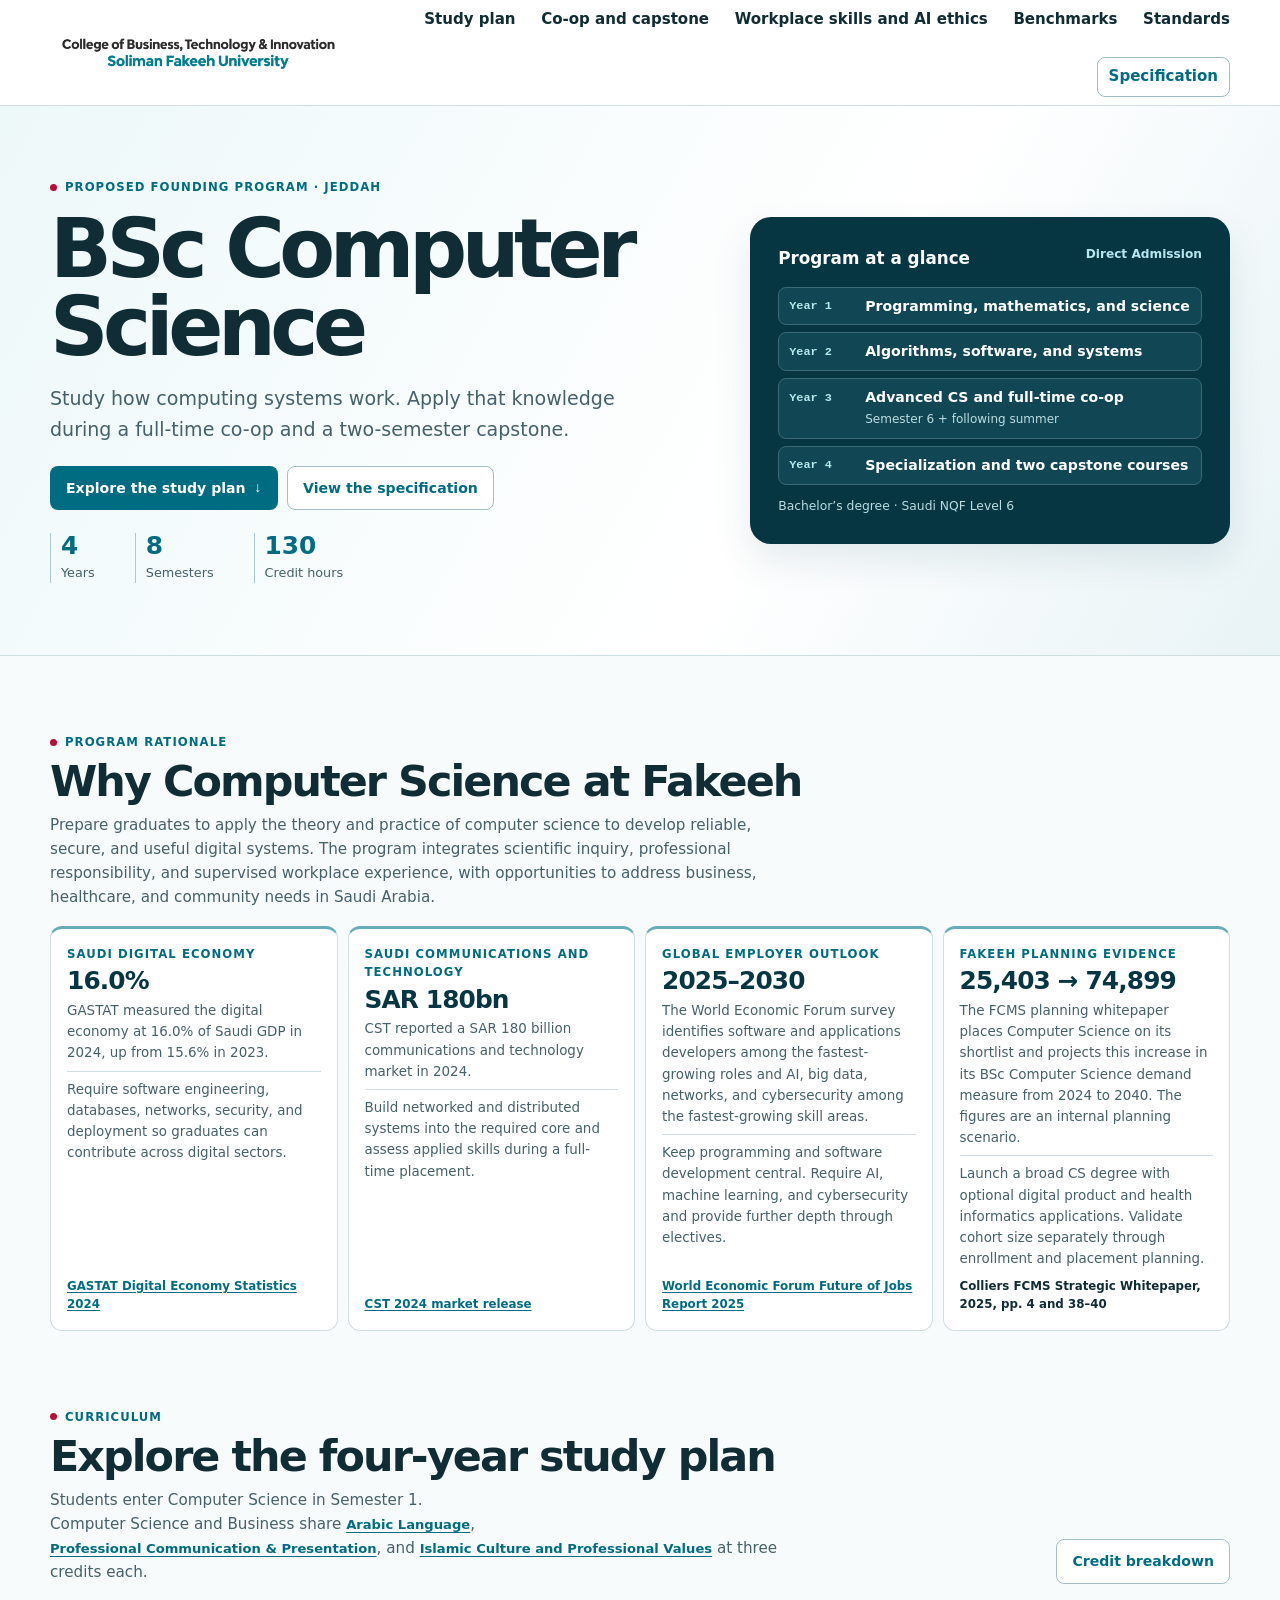
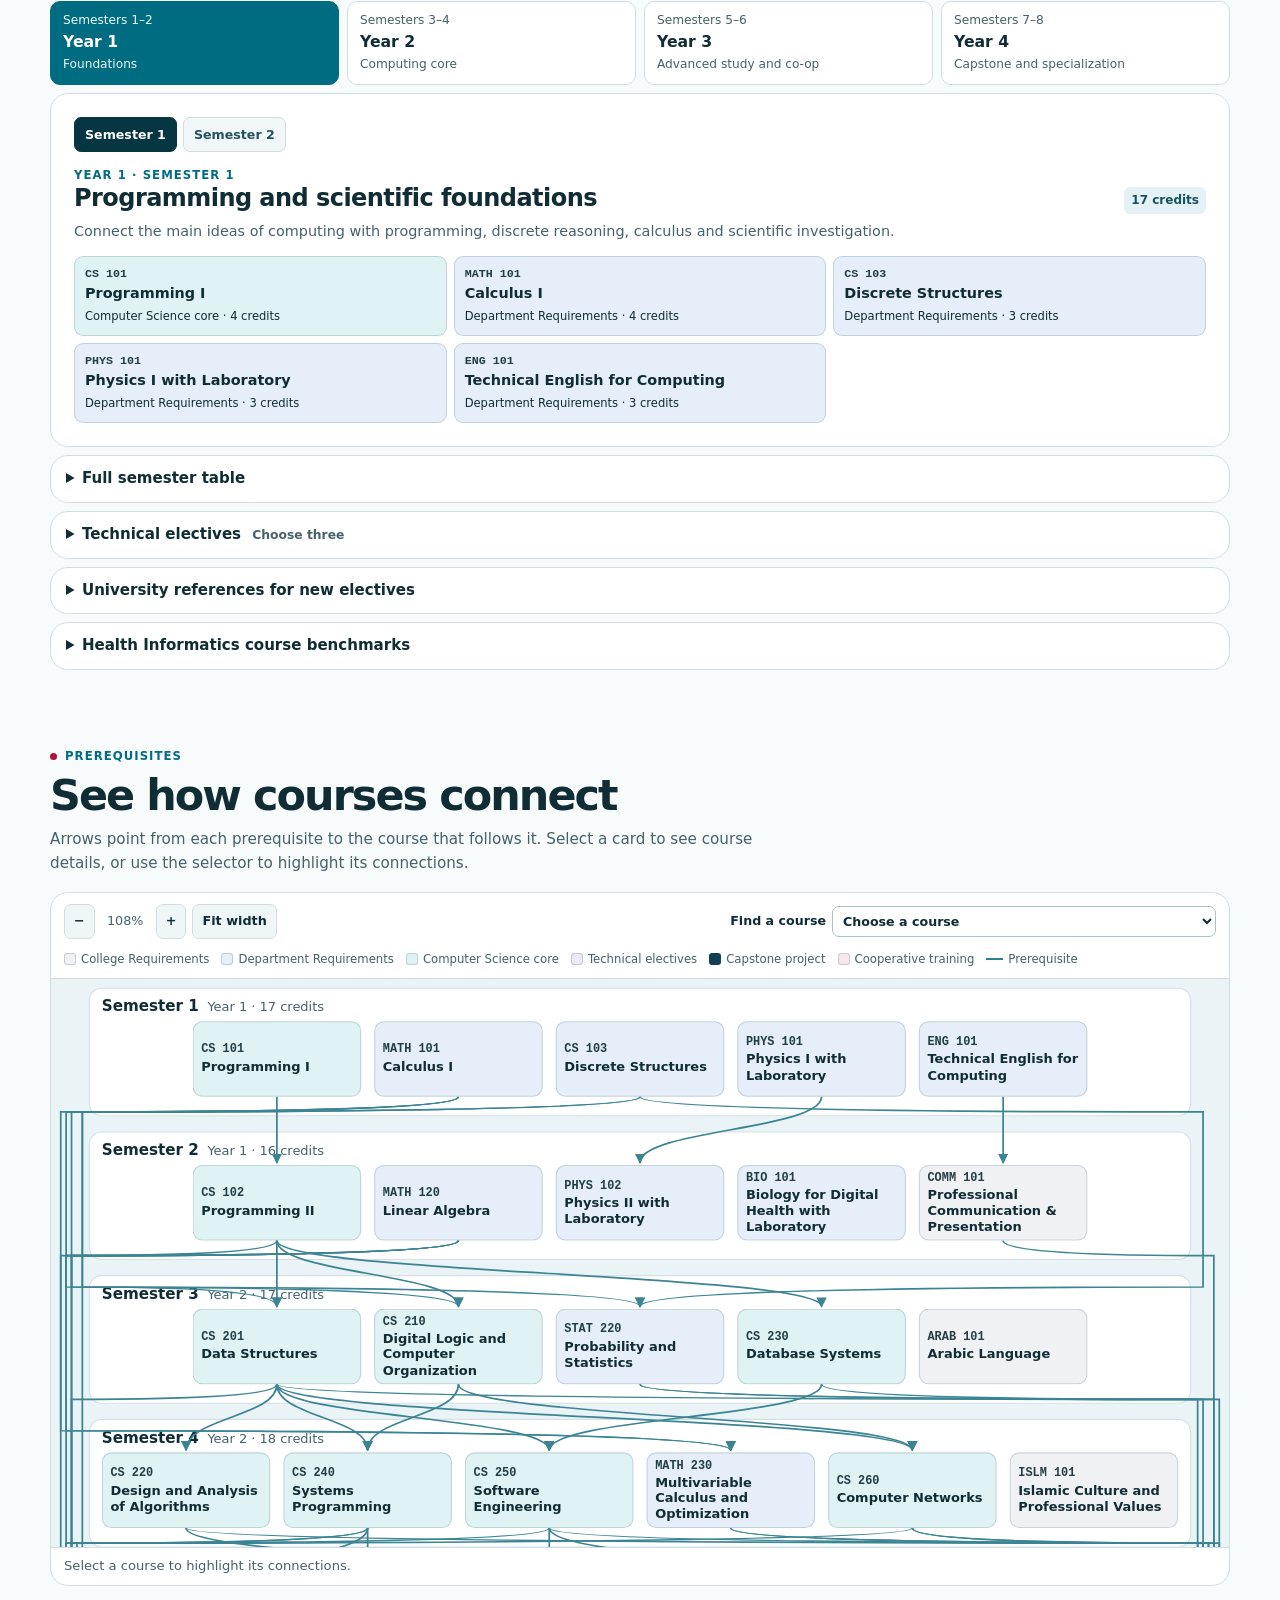
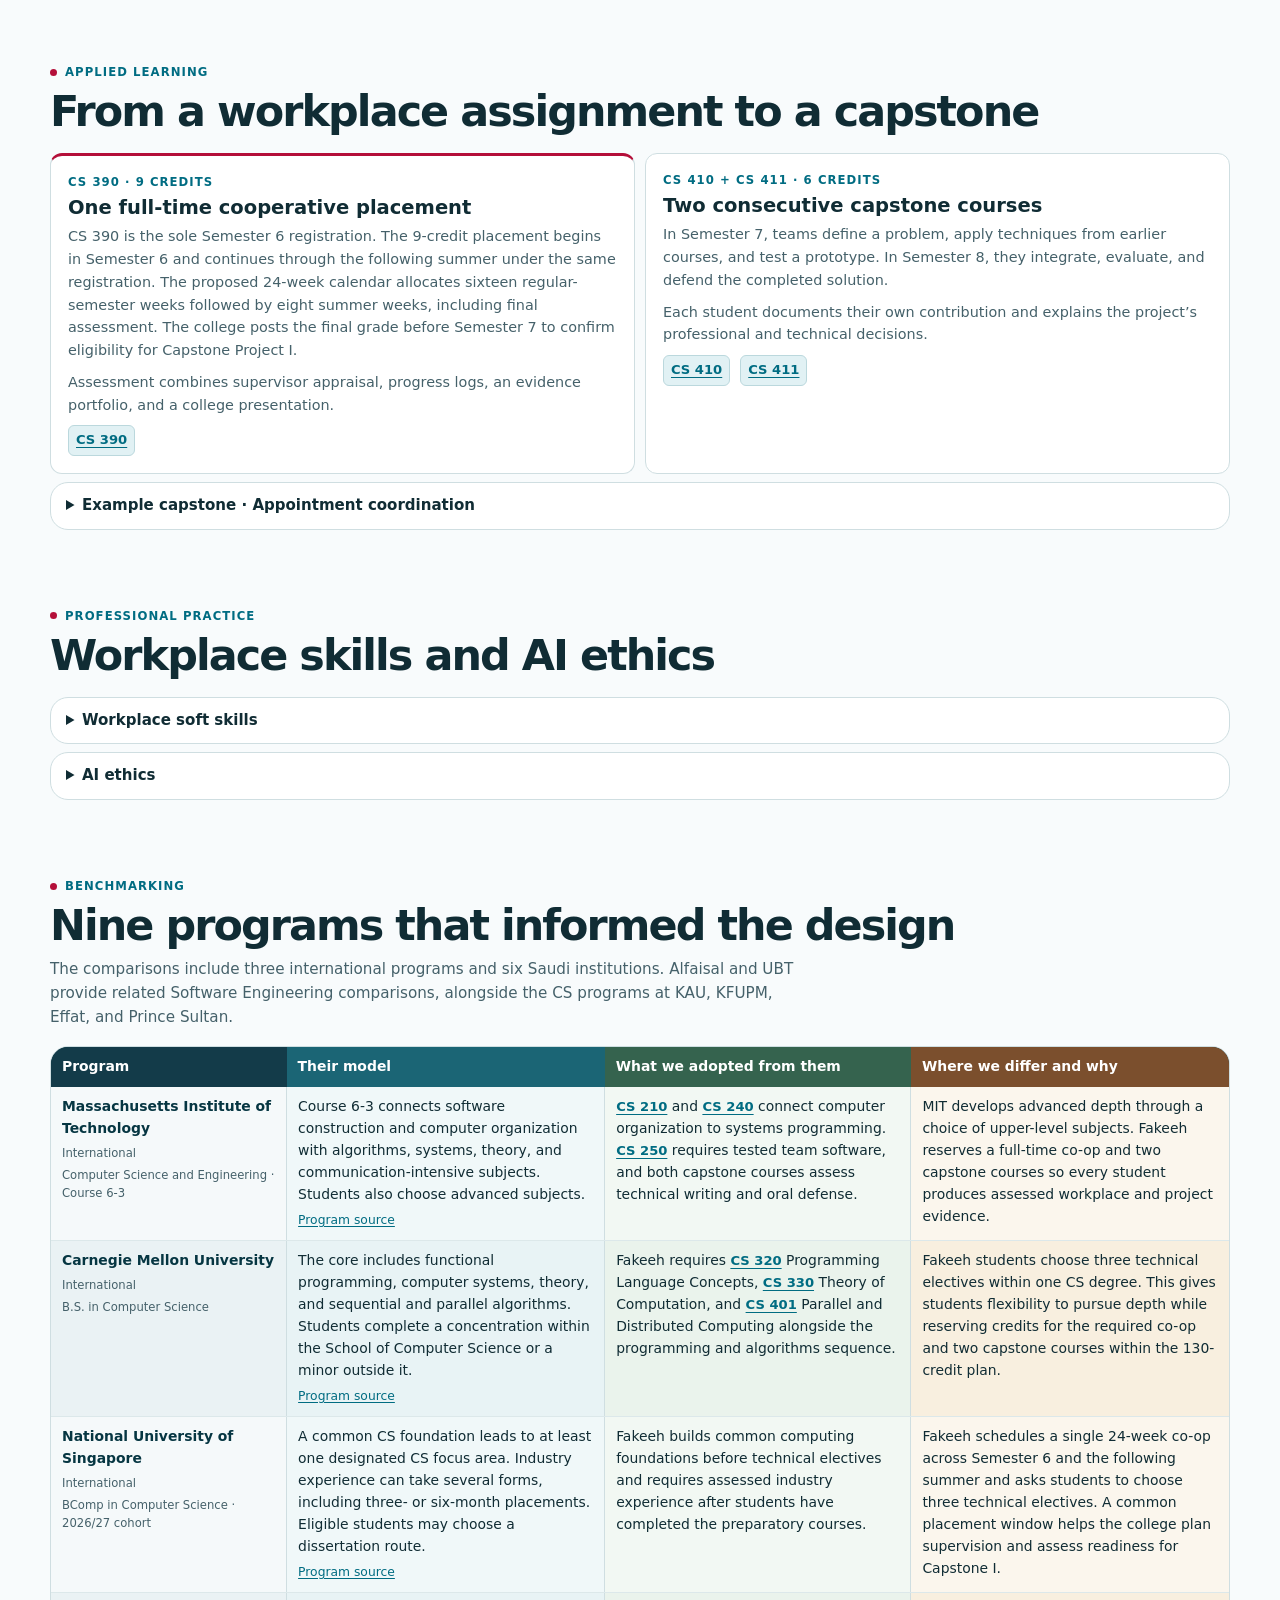
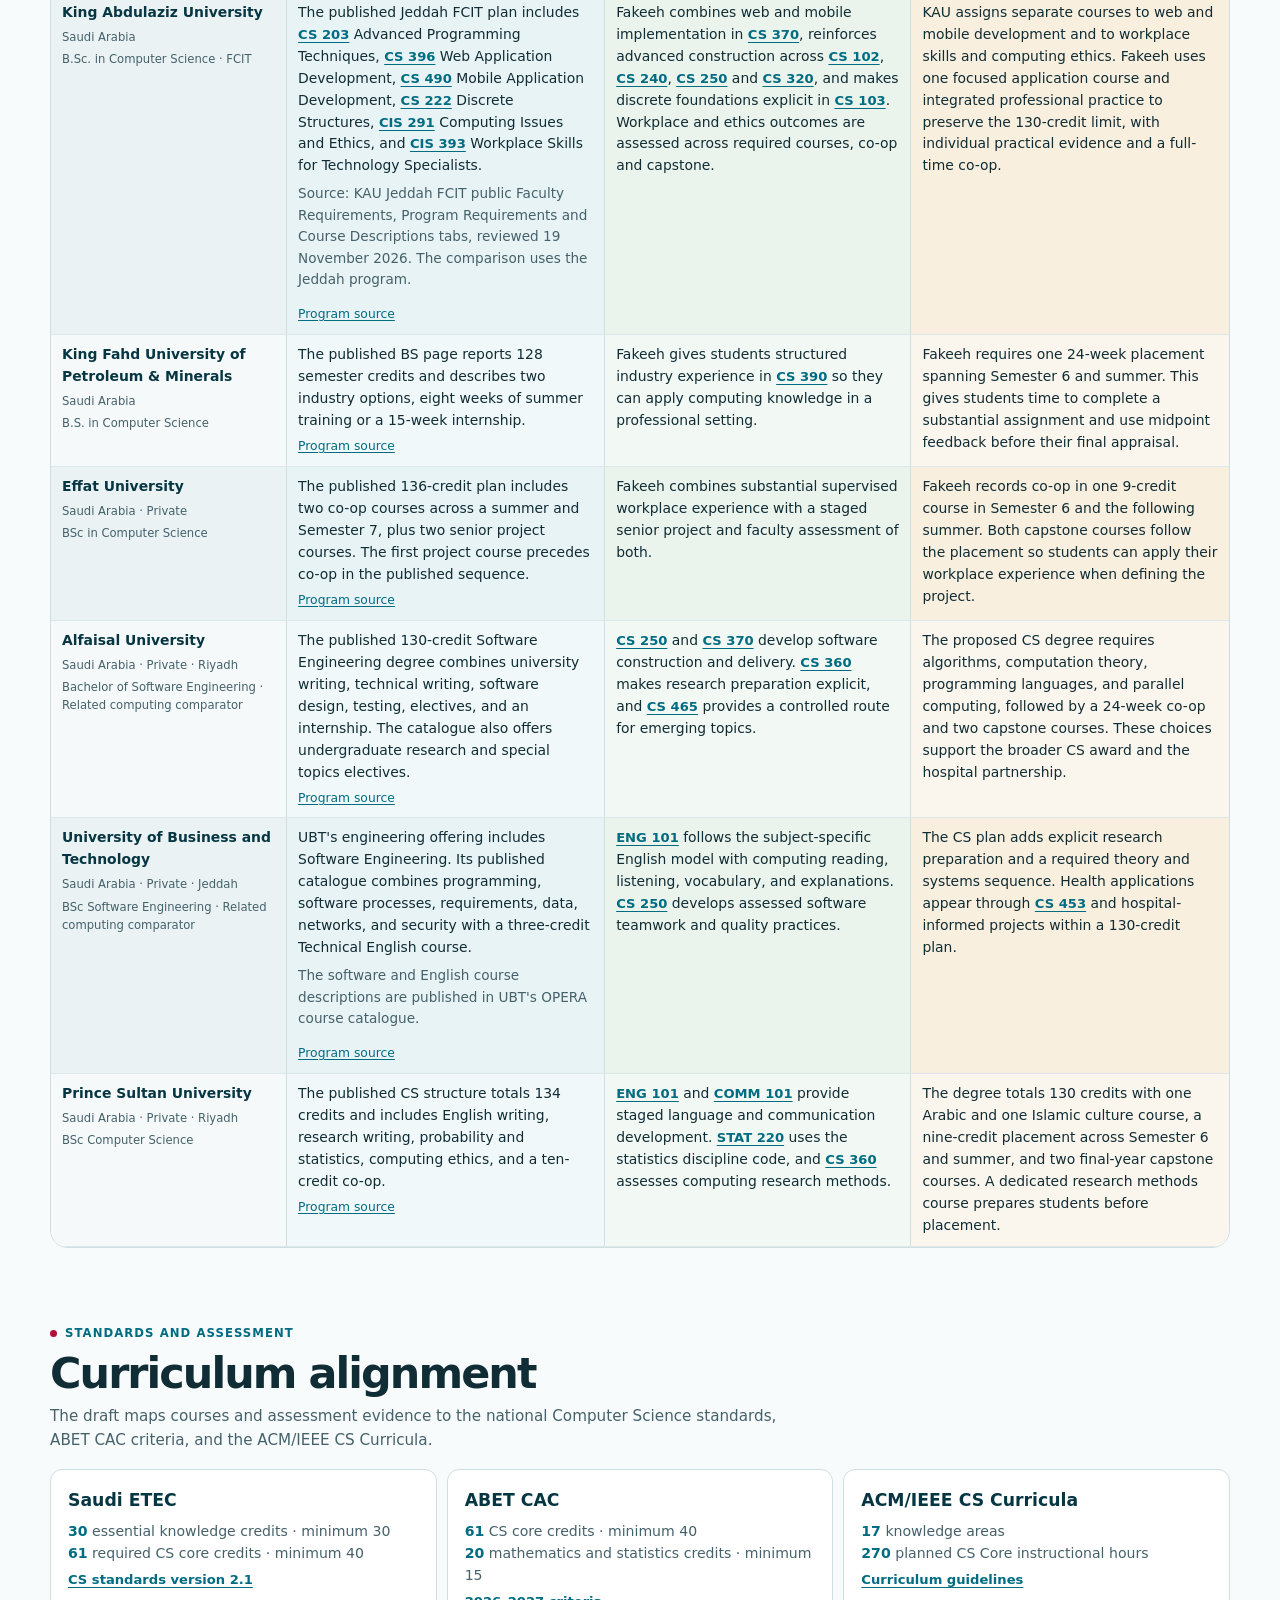
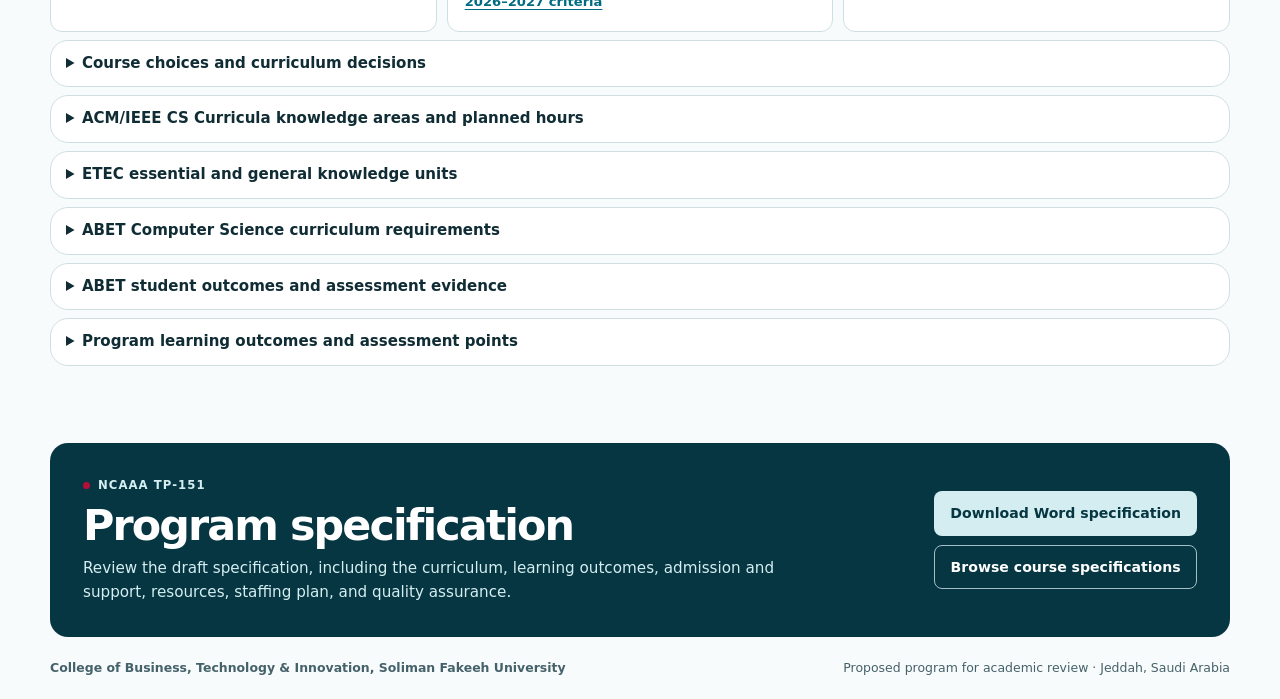
==== commit c288dc9e: "Add files via upload" ====
--- a/index.html
+++ b/index.html
@@ -7,15 +7,15 @@
   <meta name="robots" content="noindex">
   <meta name="theme-color" content="#006980">
   <title>BSc Computer Science | Soliman Fakeeh University</title>
-  <link rel="stylesheet" href="./styles.css?v=20261119-foundations">
-  <script src="./program-data.js?v=20261119-foundations" defer></script>
-  <script src="./site.js?v=20261119-foundations" defer></script>
+  <link rel="stylesheet" href="./styles.css?v=20261123-requirement-groups">
+  <script src="./program-data.js?v=20261123-requirement-groups" defer></script>
+  <script src="./site.js?v=20261123-etec" defer></script>
 </head>
 <body id="top">
   <a href="#main" class="skip-link">Skip to content</a>
   <header class="site-header">
     <div class="wrap masthead">
-      <a href="#top" class="brand"><img src="./fakeeh-college-logo.png?v=20261119-foundations" alt="College of Business, Technology &amp; Innovation, Soliman Fakeeh University, Jeddah" width="278" height="125"></a>
+      <a href="#top" class="brand"><img src="./fakeeh-college-logo.png?v=20261123-etec" alt="College of Business, Technology &amp; Innovation, Soliman Fakeeh University, Jeddah" width="330" height="110"></a>
       <nav aria-label="Program navigation">
         <a href="#study">Study plan</a>
         <a href="#placement">Co-op and capstone</a>
@@ -238,7 +238,7 @@
             <div class="table-scroll" role="region" aria-label="ETEC knowledge areas" tabindex="0">
               <table><thead><tr><th scope="col">General knowledge unit</th><th scope="col">ETEC weight</th><th scope="col">Courses</th><th scope="col">Topics</th></tr></thead><tbody id="etec-body"></tbody></table>
             </div>
-            <h3 class="klo-heading" id="etec-klo-heading">ETEC Key Learning Outcomes course mapping</h3>
+            <div class="etec-coverage-callout"><h3>Detailed ETEC topic and outcome coverage</h3><p><strong>131 of 131 specific learning outcomes</strong> and <strong>60 of 60 required topics</strong> have required-course allocations, named CLOs and planned evidence. Every course specification has 6–8 CLOs and a dedicated lab and software section.</p><a class="button secondary" href="./etec-coverage.html">Open the complete ETEC coverage register</a></div><h3 class="klo-heading" id="etec-klo-heading">ETEC Key Learning Outcomes course mapping</h3>
             <p class="section-note">The table maps the ten ETEC Key Learning Outcomes to program outcomes and selected required courses. The final column shows how students are expected to demonstrate each outcome. Technical electives provide further depth for KLO 1. <a href="https://f.etec.gov.sa/j/Computer_Science.pdf#page=4" target="_blank" rel="noopener noreferrer">ETEC Computer Science standards (2025 version 2.1), pp. 4–5</a></p>
             <div class="table-scroll" role="region" aria-labelledby="etec-klo-heading" tabindex="0">
               <table class="klo-table"><thead><tr><th scope="col">ETEC outcome</th><th scope="col">Program outcomes</th><th scope="col">Supporting courses</th><th scope="col">Planned direct assessment</th></tr></thead><tbody id="etec-klo-body"></tbody></table>
--- a/styles.css
+++ b/styles.css
@@ -8,8 +8,8 @@
   --paper: #fff;
   --line: #cfdee1;
   --accent: #b40f39;
-  --institution: #f0f1f5;
-  --college: #e5eef9;
+  --college: #f0f1f5;
+  --department: #e5eef9;
   --core: #dff2f4;
   --elective: #ece8f5;
   --capstone: #113f53;
@@ -105,8 +105,8 @@
 .course-code { font: 710 .73rem "IBM Plex Mono", ui-monospace, monospace; opacity: .91; }
 .course-name { font-size: .9rem; font-weight: 720; line-height: 1.26; margin-top: 3px; }
 .course-tag { font-size: .72rem; margin-top: 5px; }
-[data-category="institution"] { --course-color: var(--institution); }
 [data-category="college"] { --course-color: var(--college); }
+[data-category="department"] { --course-color: var(--department); }
 [data-category="core"] { --course-color: var(--core); }
 [data-category="elective"] { --course-color: var(--elective); }
 [data-category="capstone"] { --course-color: var(--capstone); --course-ink: #fff; }
@@ -283,3 +283,41 @@
 
 .course-decision + .course-decision { margin-top: 24px; }
 .course-decision h3 { margin-bottom: 8px; }
+
+/* ETEC items use an explicit label and source ID as well as a distinct color. */
+.etec-aligned, .etec-text, .etec-source, .etec-topic-block { color: #62358b; }
+.etec-aligned a, .etec-source a, .etec-topic-block a { color: #62358b; }
+.clo-table .etec-aligned td { background: #f7f1fc; }
+.etec-legend { padding: 10px 13px; background: #f7f1fc; border-left: 4px solid #62358b; border-radius: 6px; font-size: .87rem; }
+.etec-legend span { color: #62358b; font-weight: 800; margin-right: 7px; }
+.etec-source { margin-block: 14px; padding: 12px 15px; background: #f7f1fc; border: 1px solid #d5c3e7; border-radius: 8px; }
+.etec-source summary { cursor: pointer; font-weight: 750; }
+.etec-source h4 { margin: 17px 0 7px; }
+.etec-outcomes { padding-left: 25px; }
+.etec-outcomes li { margin-block: 11px; }
+.etec-trace { display: block; font-size: .79rem; margin-top: 5px; line-height: 1.45; }
+.etec-topic-block { margin-block: 16px; }
+.clo-table { min-width: 1000px; }
+.clo-table td:nth-child(2) { min-width: 280px; }
+.clo-table td:last-child { min-width: 150px; font-size: .8rem; }
+.facilities-block { padding: 14px 17px; background: #eef6f8; border-left: 4px solid #006980; border-radius: 8px; margin-block: 17px; }
+.facilities-block dt { font-weight: 750; margin-top: 10px; }
+.facilities-block dd { margin: 2px 0 12px; }
+.coverage-stats { display: flex; gap: 12px; flex-wrap: wrap; margin: 22px 0; }
+.coverage-stats strong { color: #62358b; background: #f7f1fc; border: 1px solid #d5c3e7; padding: 13px 17px; border-radius: 8px; }
+.coverage-tools { padding: 17px; background: #fff; border: 1px solid #d5e0e4; border-radius: 9px; margin-block: 25px; }
+.coverage-tools label { display: block; font-weight: 750; margin-bottom: 7px; }
+.coverage-tools input { font: inherit; padding: 10px; border: 1px solid #98b5be; border-radius: 6px; width: min(100%,500px); margin: 0 8px 10px 0; }
+.coverage-tools button { font: inherit; padding: 9px 12px; border: 1px solid #98b5be; border-radius: 6px; background: #eef6f8; margin: 0 7px 8px 0; cursor: pointer; }
+.coverage-unit .coverage-table { min-width: 900px; }
+.coverage-unit .coverage-table td:nth-child(2) { min-width: 300px; }
+.coverage-unit .coverage-table td:nth-child(3) { min-width: 160px; }
+.coverage-unit h2 { font-size: 1.18rem; margin-top: 20px; }
+.coverage-unit span { font-size: .83rem; }
+.coverage-unit .etec-text { font-size: .88rem; }
+.etec-coverage-callout { background: #f7f1fc; border: 1px solid #d5c3e7; padding: 16px; border-radius: 8px; margin: 22px 0; }
+.dialog-clos li { margin-bottom: 13px; }
+.brand { flex-basis: 330px; }
+[hidden] { display: none !important; }
+tr[id] { scroll-margin-top: 130px; }
+@media (max-width: 640px) { .brand { flex-basis: auto; width: 300px; } .coverage-tools button { font-size: .85rem; } }
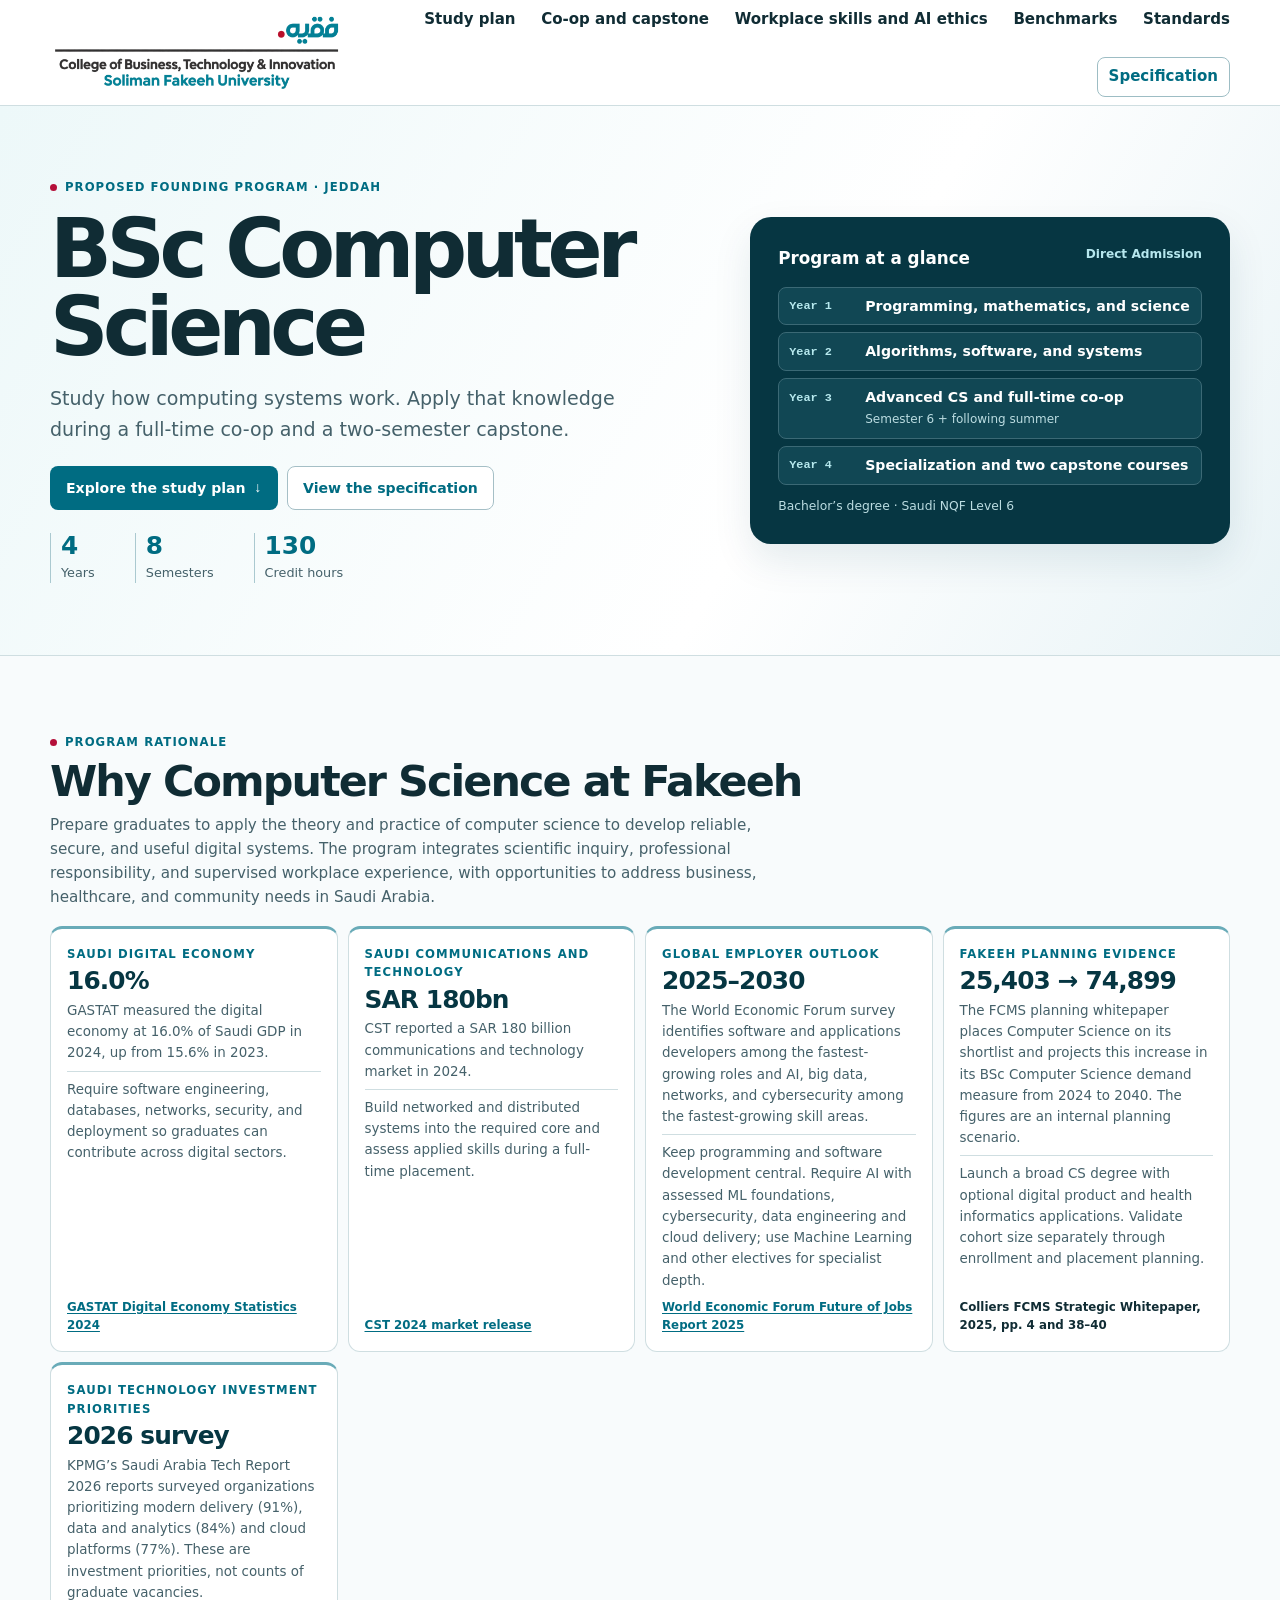
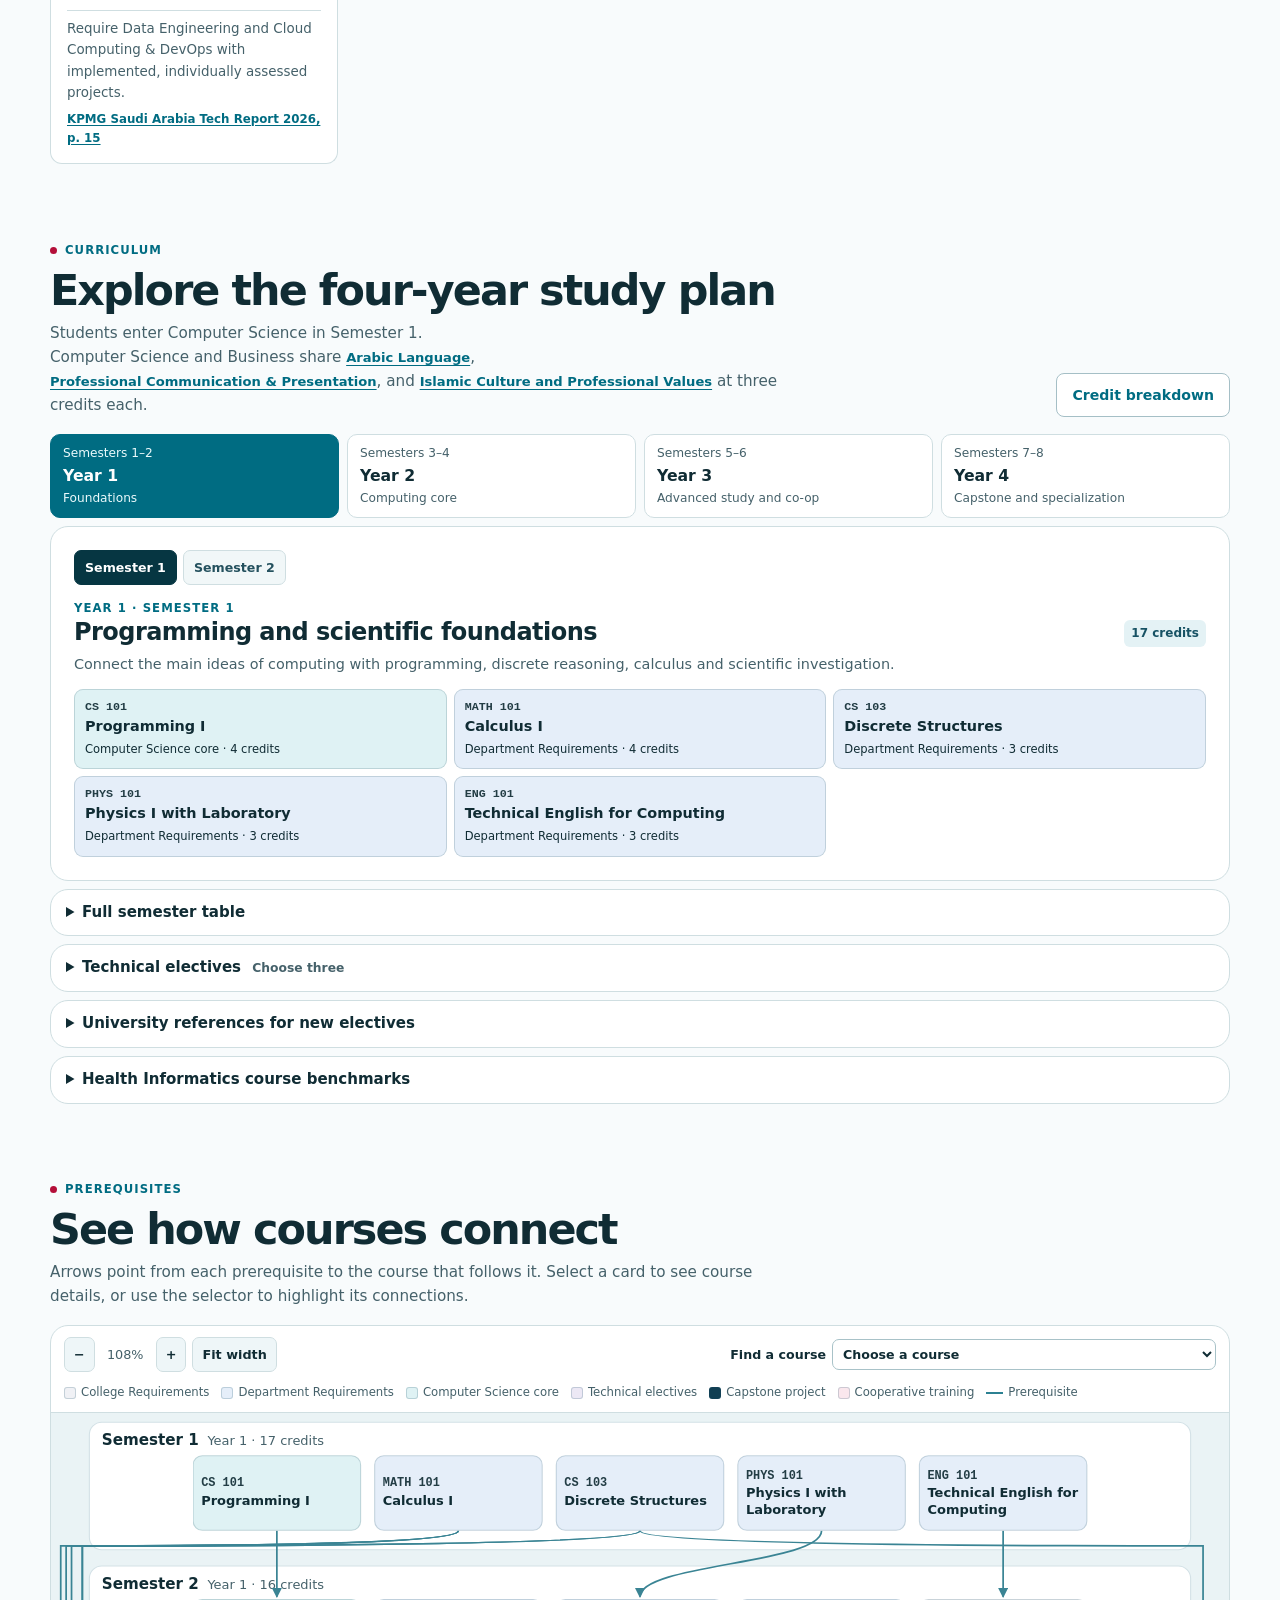
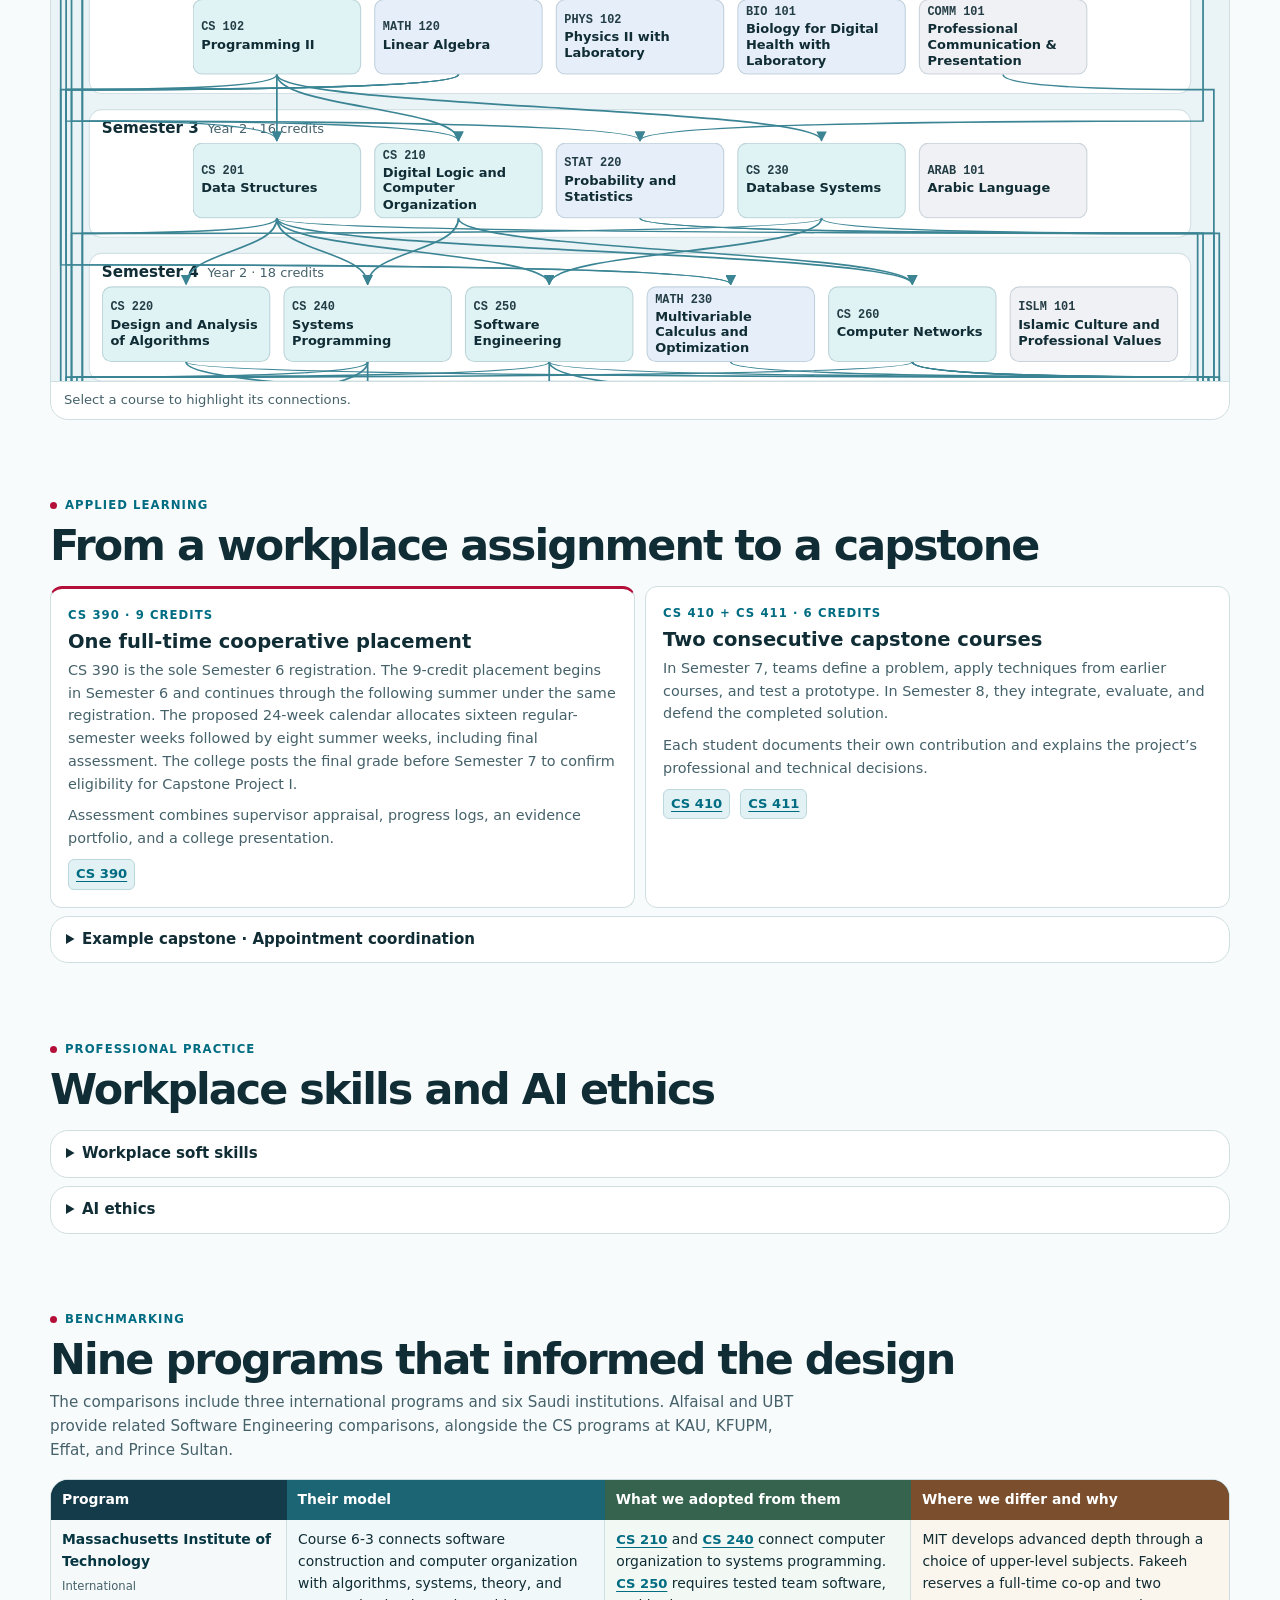
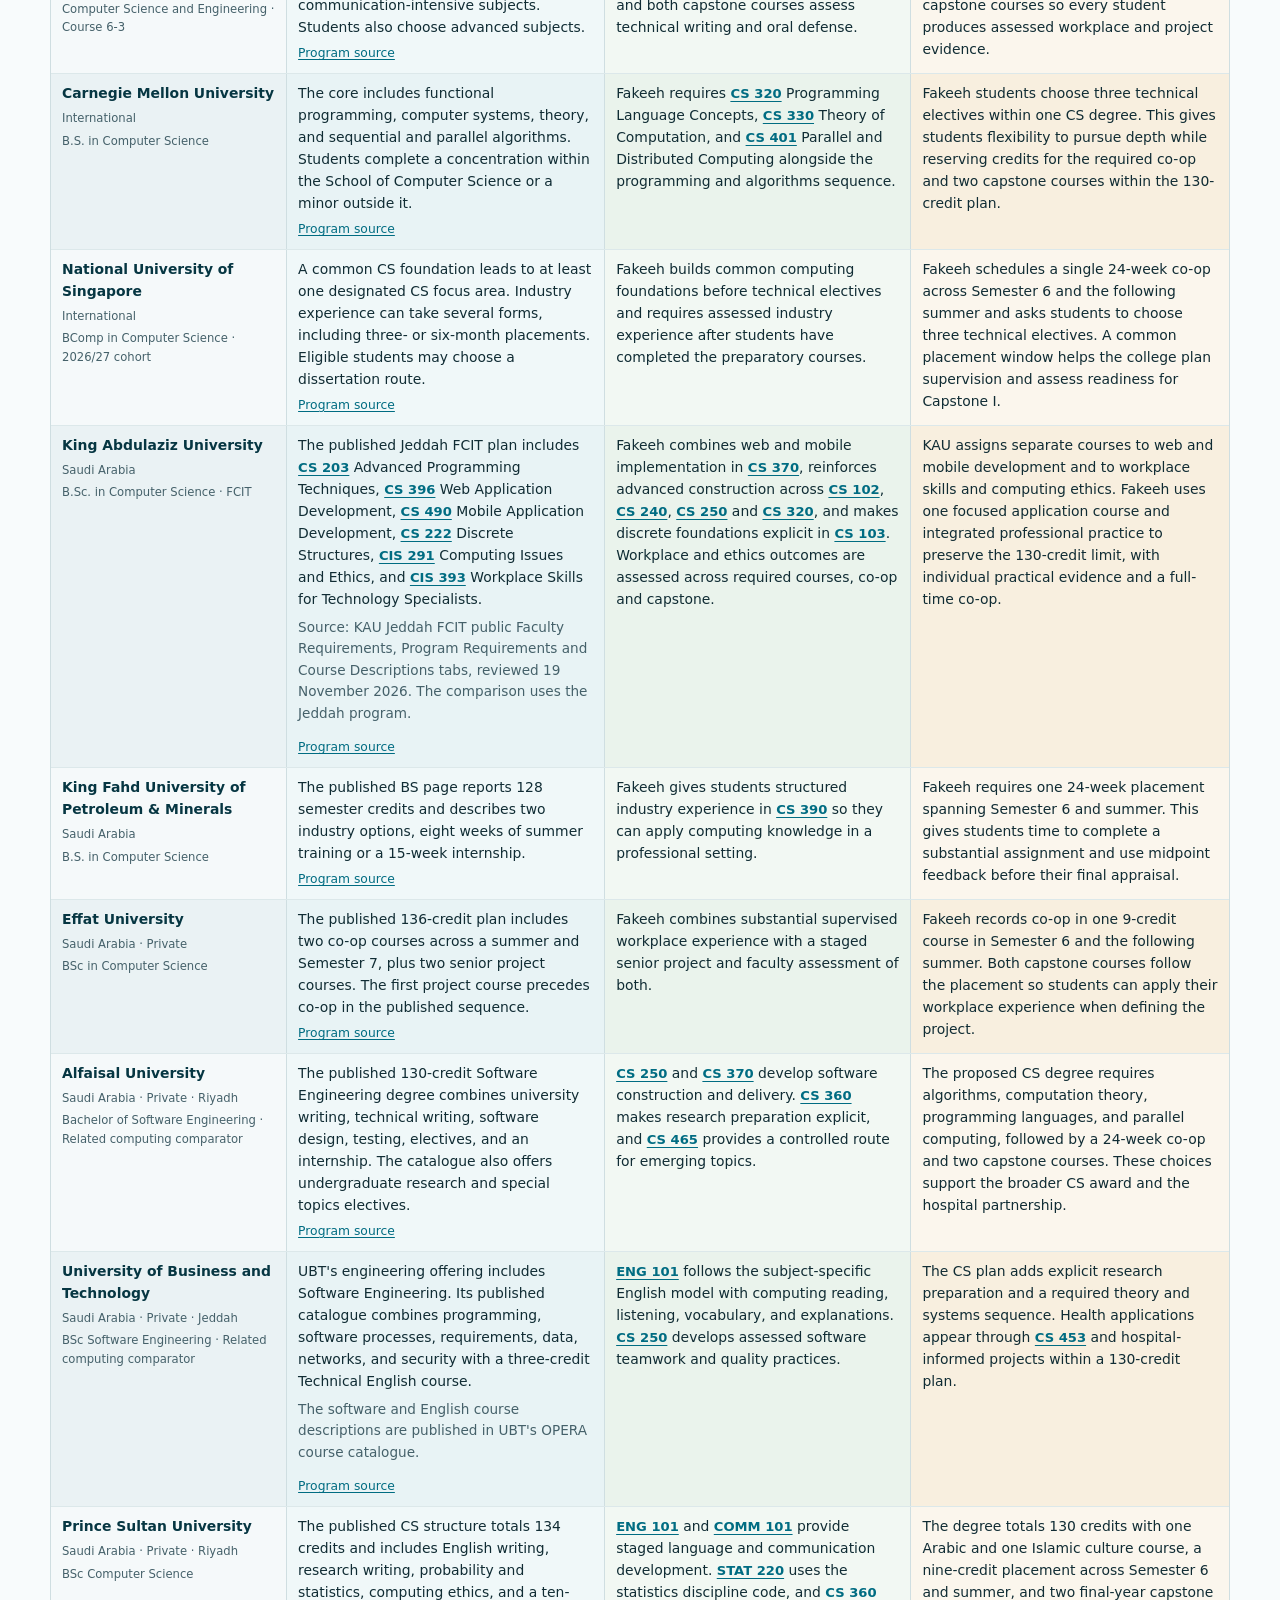
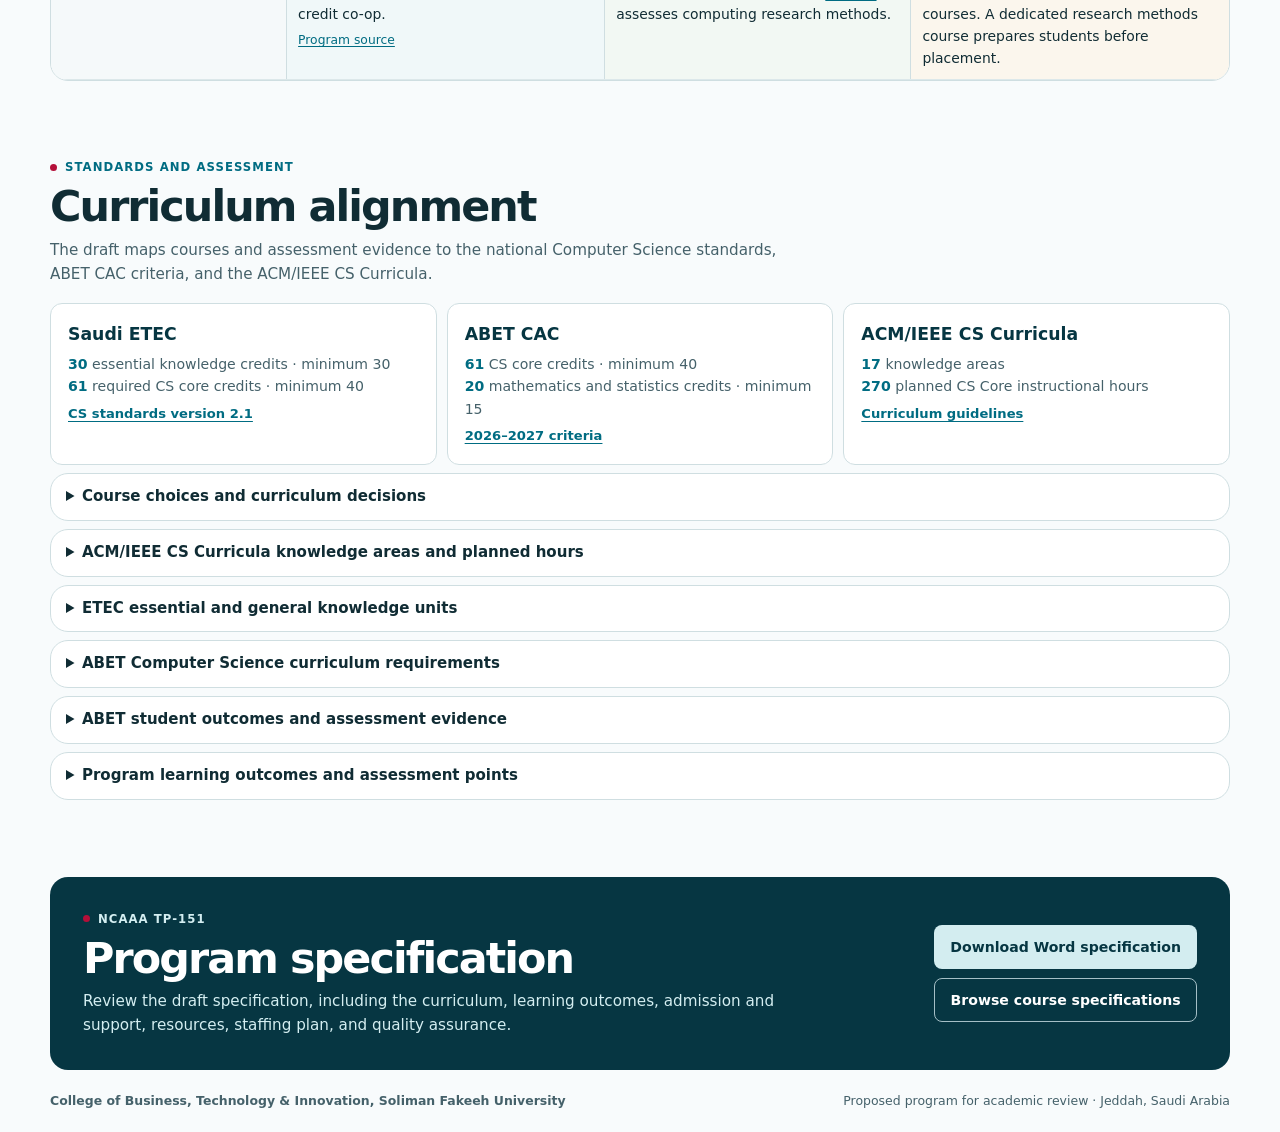
==== commit 0a63023a: "Add files via upload" ====
--- a/index.html
+++ b/index.html
@@ -7,15 +7,15 @@
   <meta name="robots" content="noindex">
   <meta name="theme-color" content="#006980">
   <title>BSc Computer Science | Soliman Fakeeh University</title>
-  <link rel="stylesheet" href="./styles.css?v=20261123-requirement-groups">
-  <script src="./program-data.js?v=20261123-requirement-groups" defer></script>
-  <script src="./site.js?v=20261123-etec" defer></script>
+  <link rel="stylesheet" href="./styles.css?v=20261124-data-cloud">
+  <script src="./program-data.js?v=20261124-data-cloud" defer></script>
+  <script src="./site.js?v=20261124-data-cloud" defer></script>
 </head>
 <body id="top">
   <a href="#main" class="skip-link">Skip to content</a>
   <header class="site-header">
     <div class="wrap masthead">
-      <a href="#top" class="brand"><img src="./fakeeh-college-logo.png?v=20261123-etec" alt="College of Business, Technology &amp; Innovation, Soliman Fakeeh University, Jeddah" width="330" height="110"></a>
+      <a href="#top" class="brand"><img src="./fakeeh-college-logo.png?v=20261124-data-cloud" alt="College of Business, Technology &amp; Innovation, Soliman Fakeeh University, Jeddah" width="330" height="110"></a>
       <nav aria-label="Program navigation">
         <a href="#study">Study plan</a>
         <a href="#placement">Co-op and capstone</a>
@@ -94,8 +94,7 @@
         <details class="panel disclosure" id="electives">
           <summary>Technical electives <span>Choose three</span></summary>
           <div class="detail-body">
-            <p class="section-note">Take three different electives in Semester 8. Choose from <strong id="elective-count">15</strong> three-credit options.</p>
-            <div class="semester-list" id="elective-filter" role="group" aria-label="Filter elective courses"></div>
+            <p class="section-note">Choose three different three-credit electives from the <span id="elective-count">19</span>-course pool in Semester 8. CS 468 requires prior or concurrent CS 430 and CS 455; students normally select CS 430 in another elective slot. Elective availability and topic-specific prerequisites are confirmed before registration.</p><div class="semester-list" id="elective-filter" role="group" aria-label="Filter elective courses"></div>
             <div id="elective-courses" class="course-grid"></div>
           </div>
         </details>
@@ -218,7 +217,7 @@
         </div>
         <details class="panel disclosure" id="course-decisions">
           <summary>Course choices and curriculum decisions</summary>
-          <div class="detail-body"><div id="course-decision-content"></div></div>
+          <div class="detail-body"><div class="etec-coverage-callout"><h3>Curriculum revision and requirements review</h3><p>Data Engineering and Cloud Computing &amp; DevOps are compulsory. The 130-credit plan retains 30 essential credits, 61 CS core credits, a full-time co-op and two capstones. Specialist depth is available through 19 electives.</p><a class="button secondary" href="./curriculum-review.html">Review the changes and compliance checks</a></div><div id="course-decision-content"></div></div>
         </details>
         <details class="panel disclosure">
           <summary>ACM/IEEE CS Curricula knowledge areas and planned hours</summary>
@@ -233,9 +232,7 @@
           <summary>ETEC essential and general knowledge units</summary>
           <div class="detail-body">
             <p class="section-note">ETEC 2025 version 2.1 requires 30 credits in mathematics, statistics and basic sciences. The plan allocates 20 to mathematics and statistics, 6 to physics, and 4 to biology. Computing Project Management and Finance has a separate three-credit allocation. The required CS core totals 61 credits.</p>
-            <p class="section-note">Technical English, computing research methods, and Numerical Methods each add three credits. Nine CS courses each move from four to three credits: CS 102, CS 210, CS 240, CS 250, CS 310, CS 340, CS 401, CS 370, CS 430. Each retains two weekly lecture and two practical contact hours. These changes balance to 130 credits. Programming I and Data Structures each retain four credits; Selected Topics uses an existing elective slot. The latest review replaces deployment with CS 370 Web and Mobile Application Development in Semester 5, moves CS 330 to Semester 7, and places all three electives in Semester 8. Digital logic and computing foundations are strengthened within existing credits.</p>
-            <p class="section-note">Courses in the map below account for 44 distinct required CS core credits. CS 103 Discrete Structures contributes three of the 20 mathematics/statistics credits and is counted in the Essential Knowledge Units, not in the 61-credit CS core, despite its CS prefix.</p>
-            <div class="table-scroll" role="region" aria-label="ETEC knowledge areas" tabindex="0">
+            <p class="section-note">The current 130-credit plan requires CS 451 Data Engineering and CS 455 Cloud Computing &amp; DevOps in Semester 8. CS 201 Data Structures is three credits with two practical hours weekly and coordinated coverage in CS 103 and CS 220. Machine Learning and Graphics are three-credit electives. All students retain assessed ML foundations and AI ethics in CS 340 and graphics foundations in CS 350. Semester totals are 17, 16, 16, 18, 18, 9, 18 and 18.</p><p class="section-note">Courses in the map below account for 43 distinct required CS core credits. CS 103 contributes three of the 20 mathematics/statistics credits within the 30-credit Essential Knowledge Units allocation; its CS prefix does not add it to the 61-credit CS core. Every required ETEC outcome has a required-course owner.</p><div class="table-scroll" role="region" aria-label="ETEC knowledge areas" tabindex="0">
               <table><thead><tr><th scope="col">General knowledge unit</th><th scope="col">ETEC weight</th><th scope="col">Courses</th><th scope="col">Topics</th></tr></thead><tbody id="etec-body"></tbody></table>
             </div>
             <div class="etec-coverage-callout"><h3>Detailed ETEC topic and outcome coverage</h3><p><strong>131 of 131 specific learning outcomes</strong> and <strong>60 of 60 required topics</strong> have required-course allocations, named CLOs and planned evidence. Every course specification has 6–8 CLOs and a dedicated lab and software section.</p><a class="button secondary" href="./etec-coverage.html">Open the complete ETEC coverage register</a></div><h3 class="klo-heading" id="etec-klo-heading">ETEC Key Learning Outcomes course mapping</h3>
@@ -292,4 +289,4 @@
     <div id="dialog-content"></div>
   </dialog>
 </body>
-</html>
+</html>
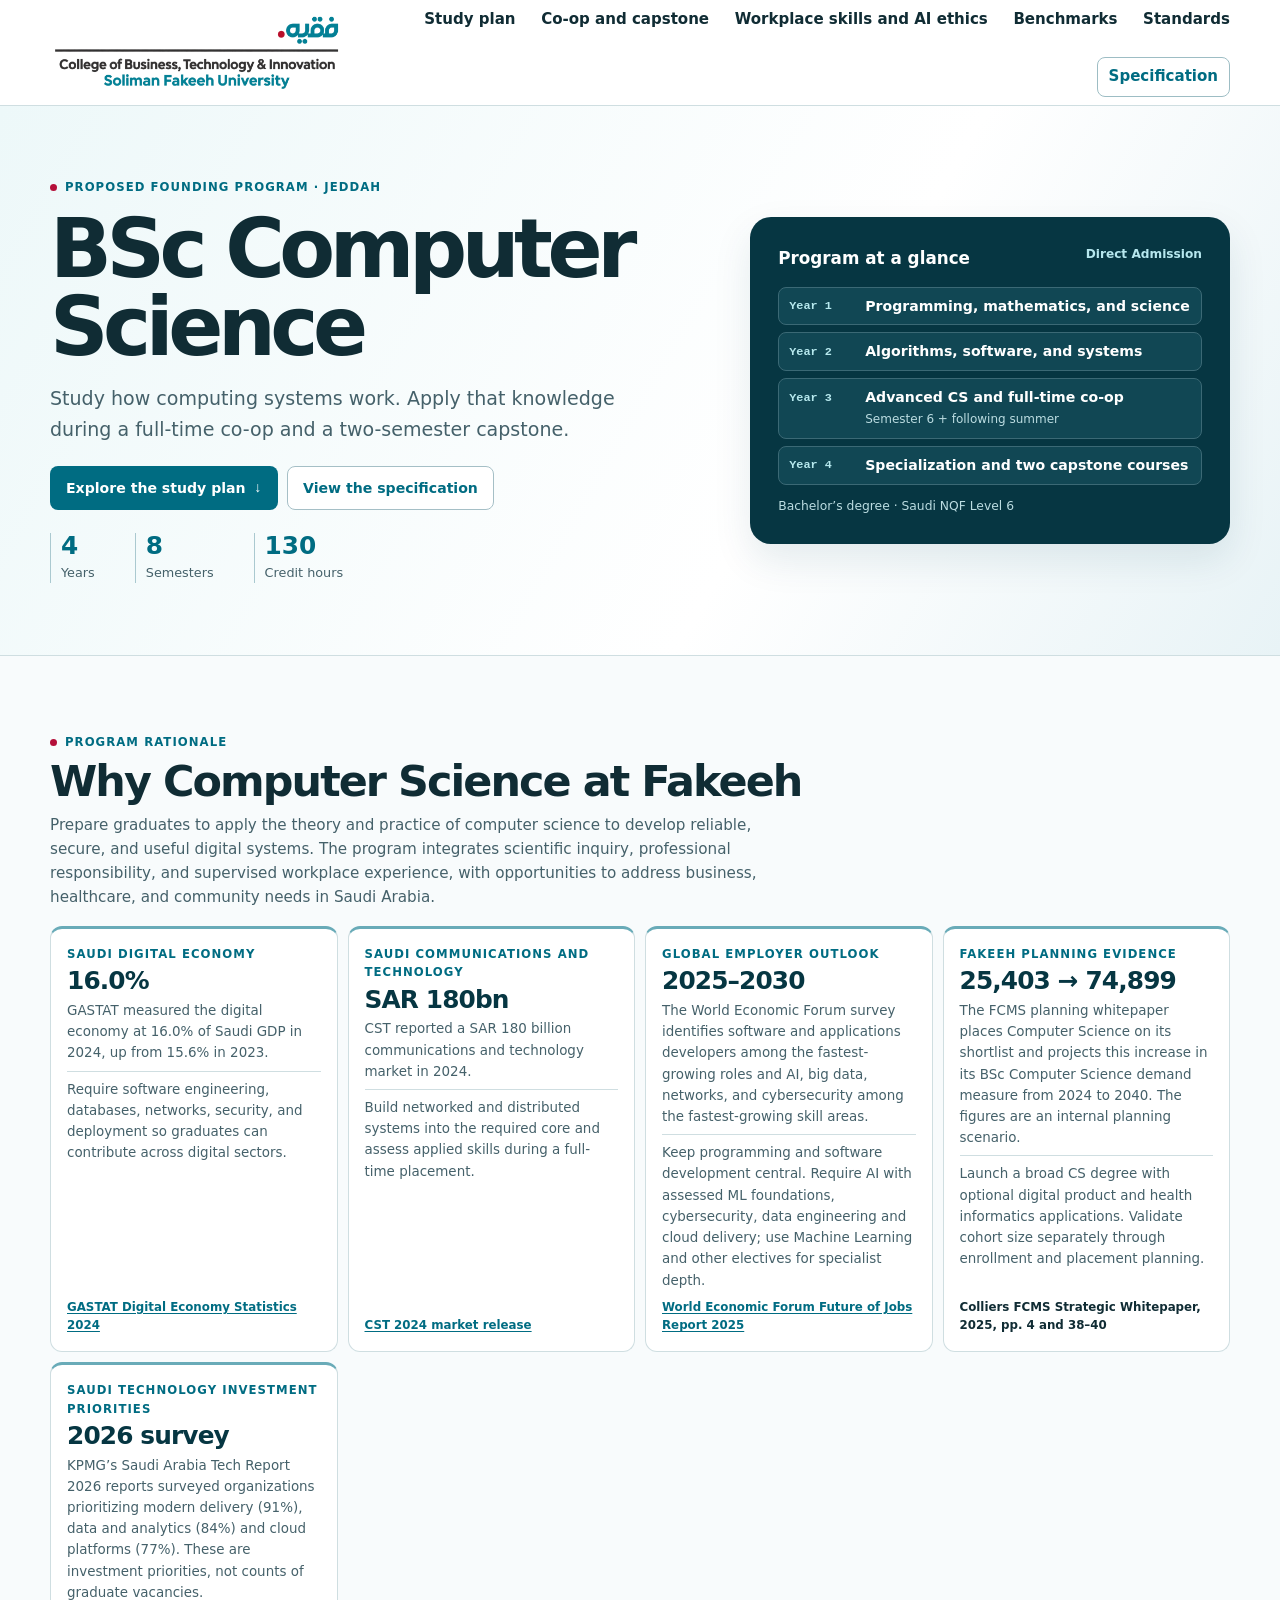
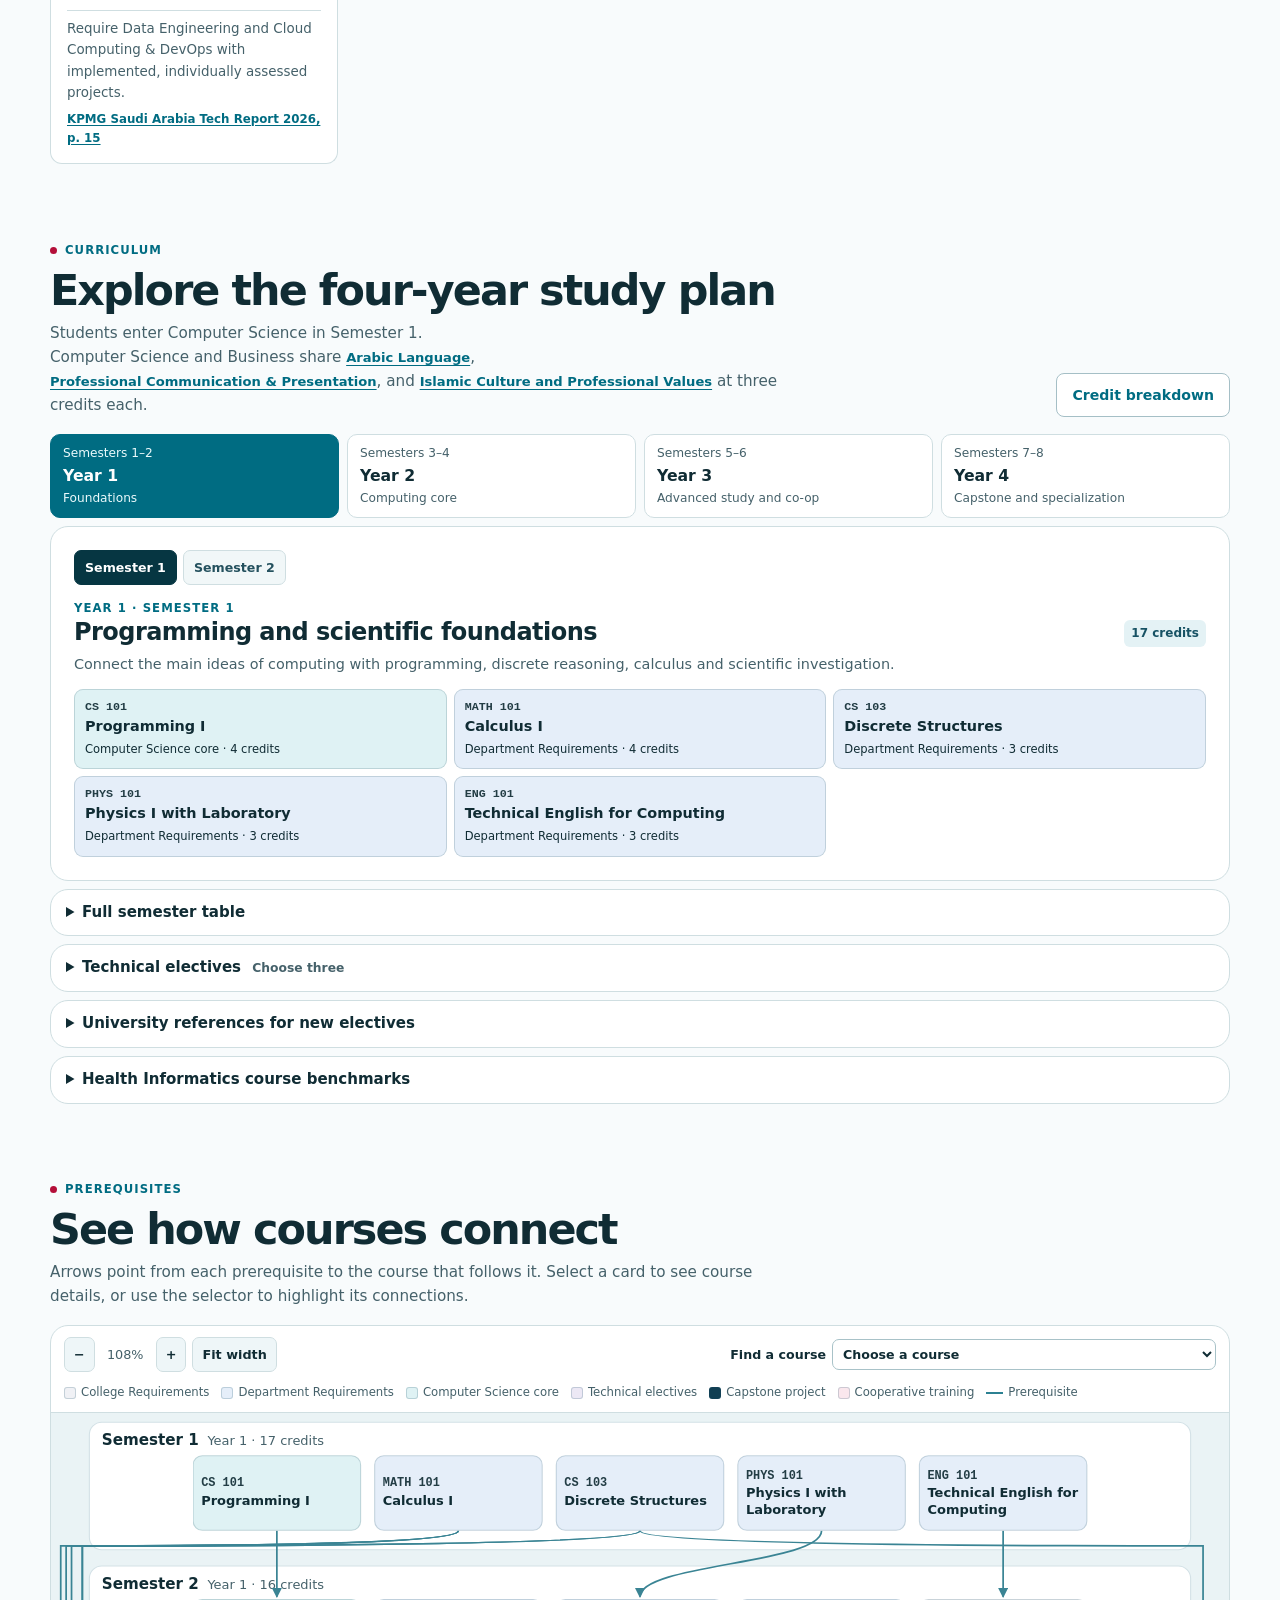
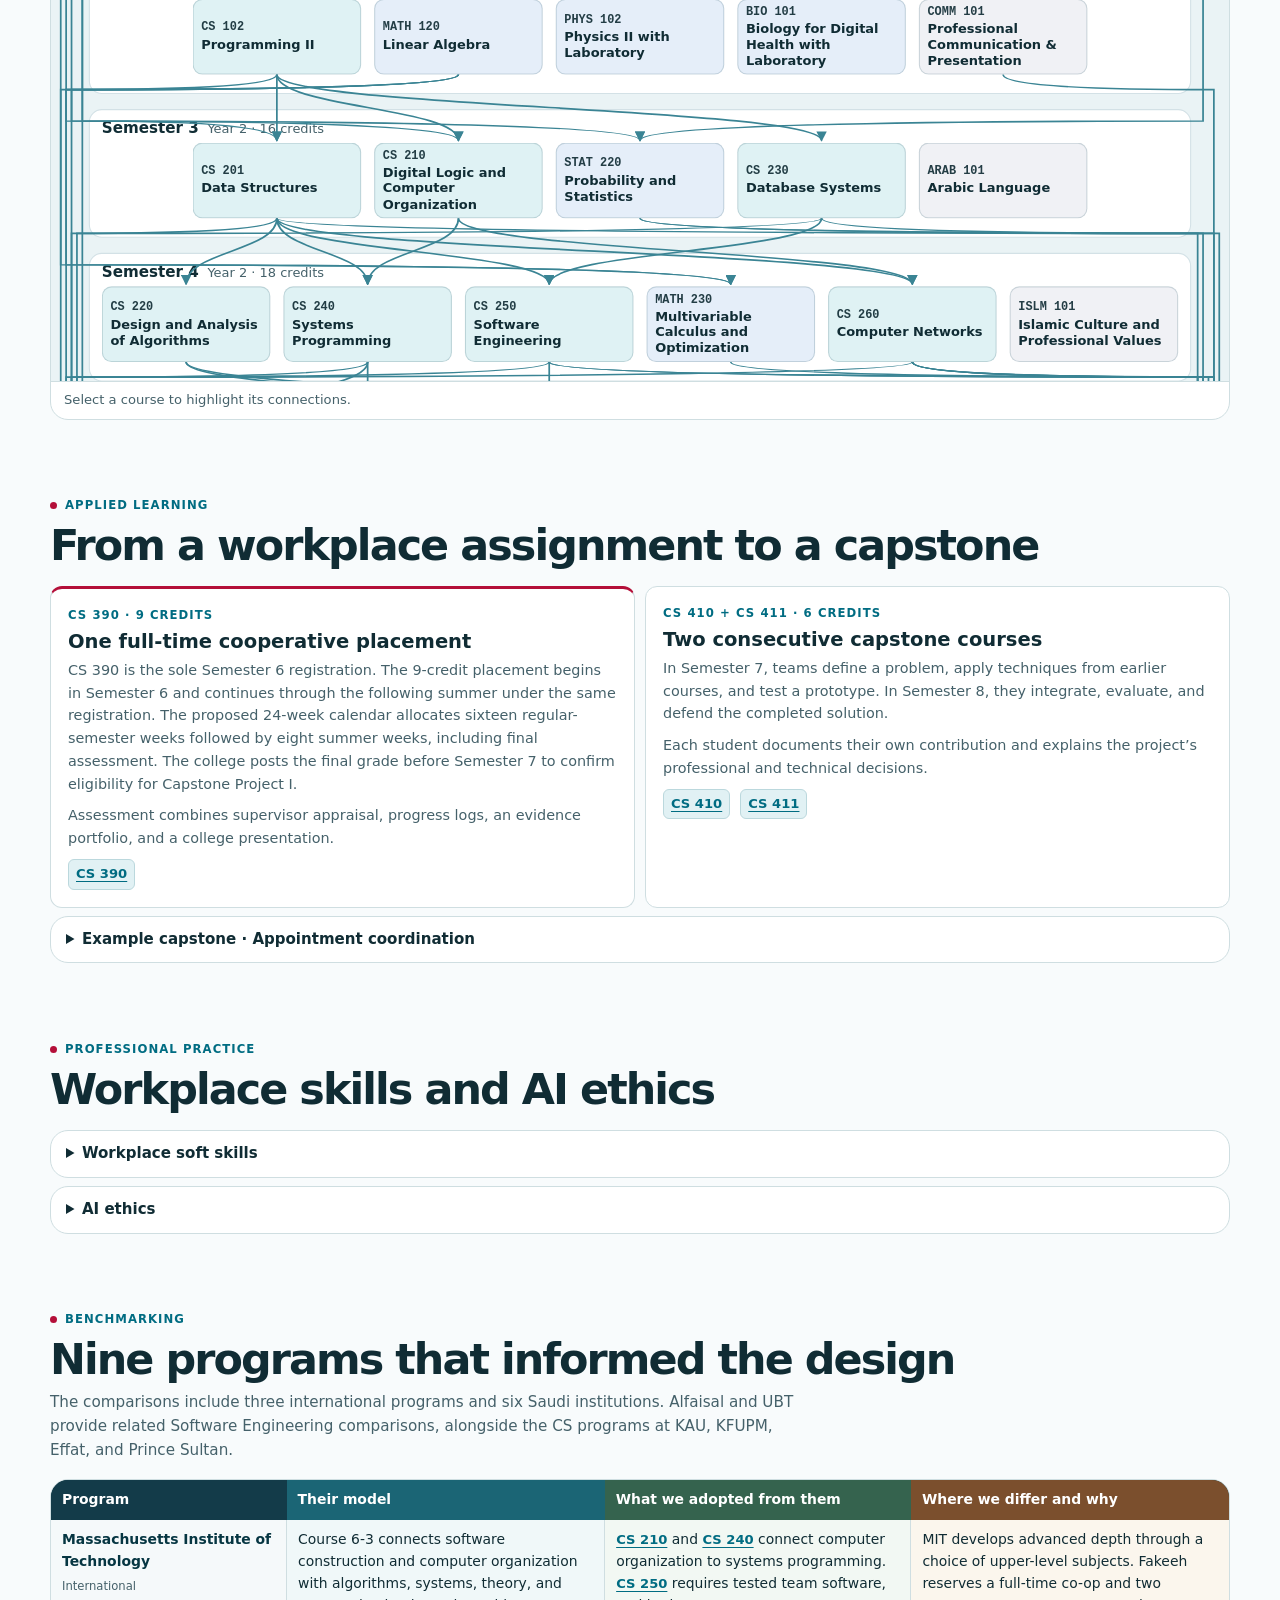
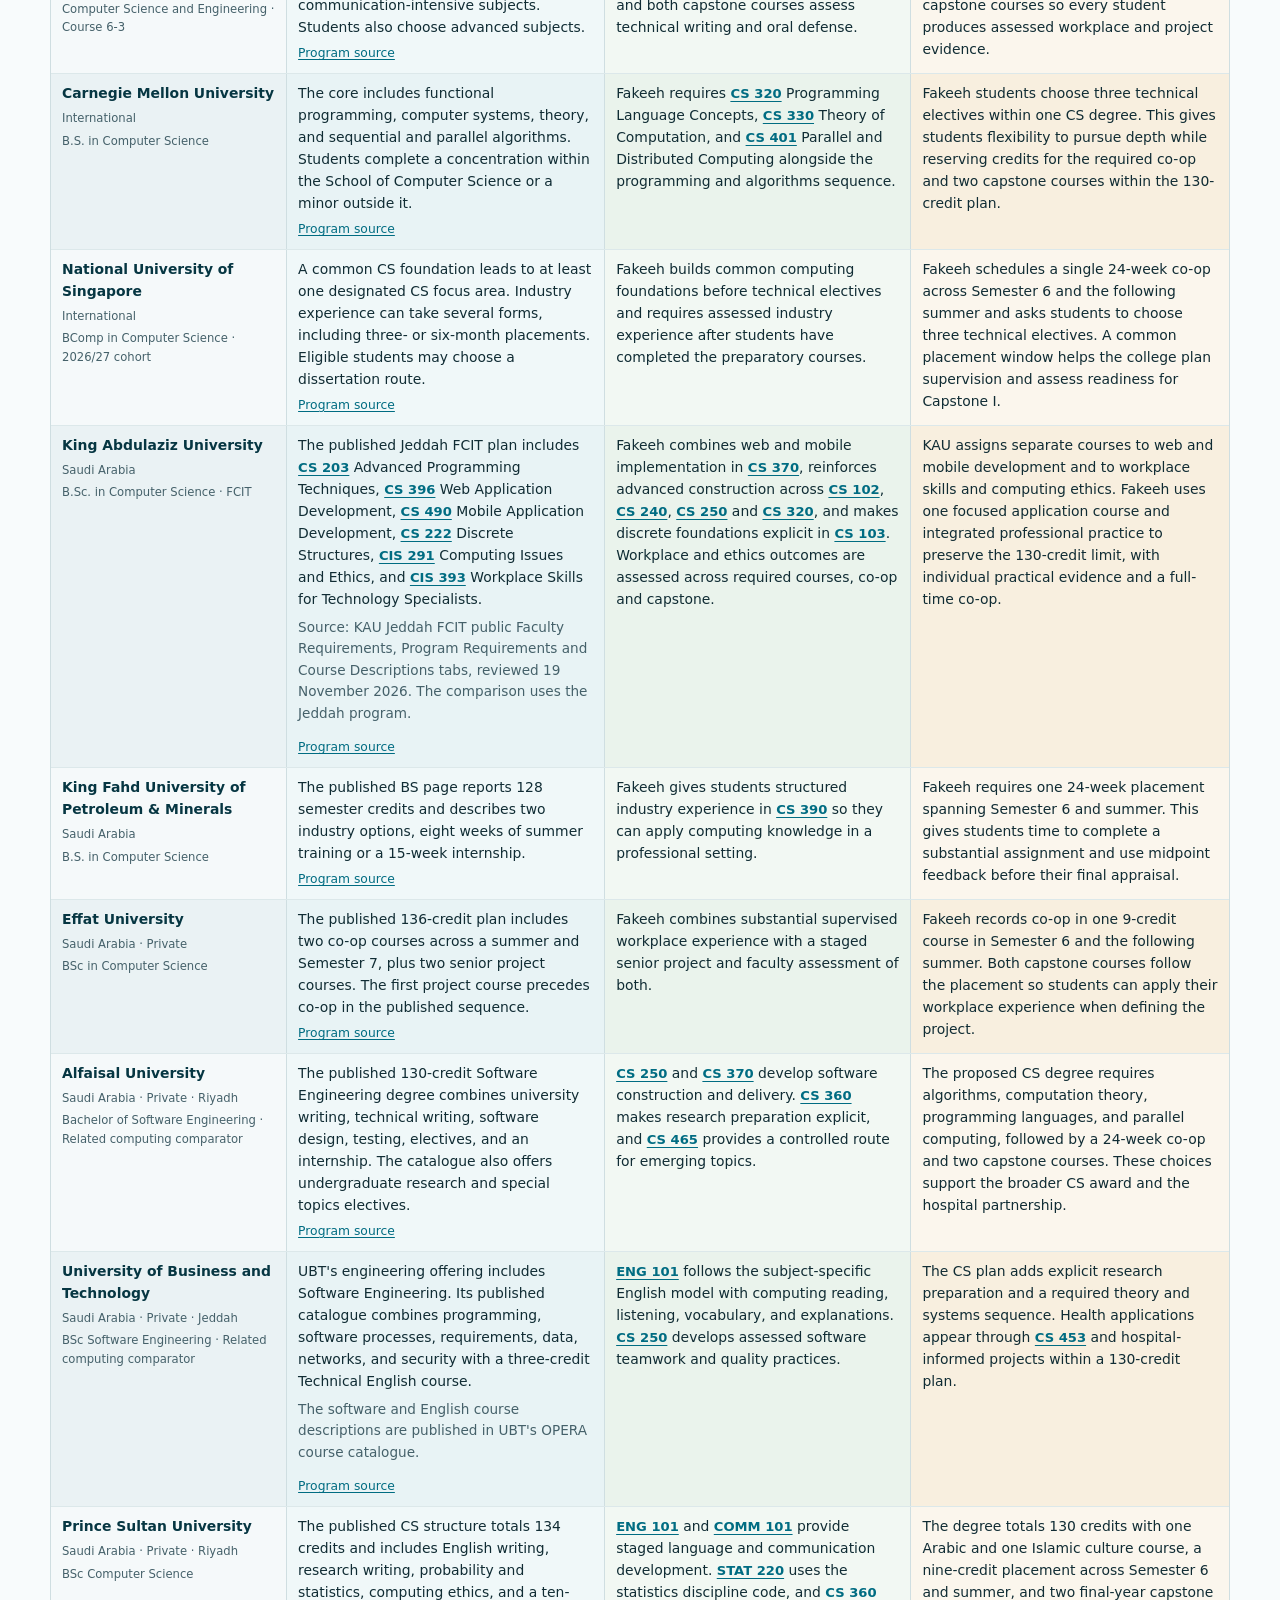
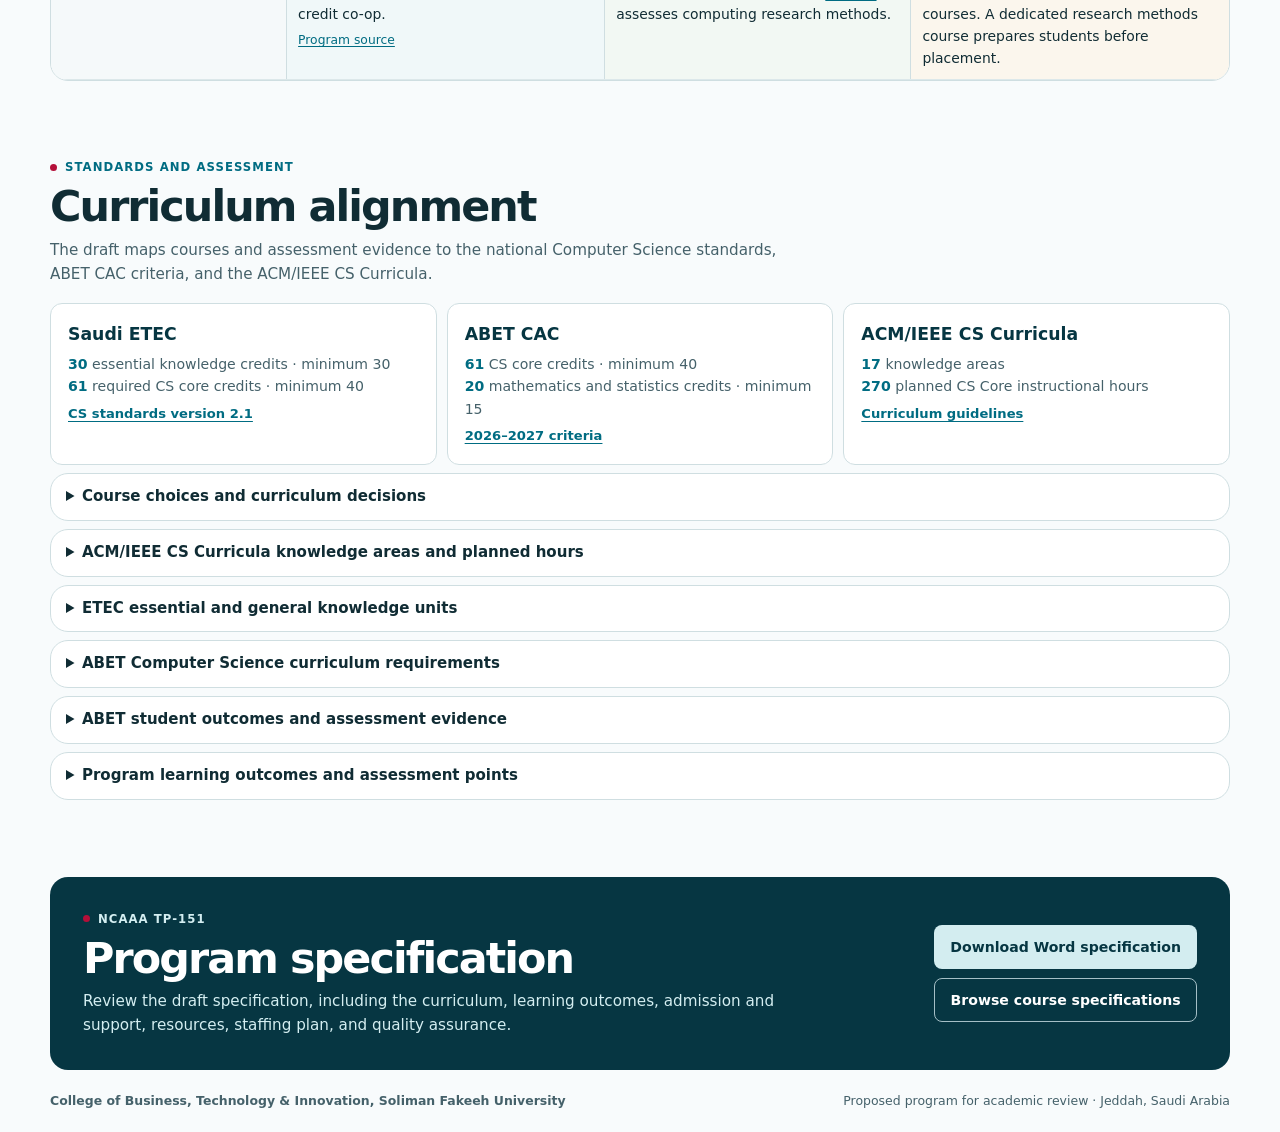
==== commit 13910f59: "Add files via upload" ====
--- a/index.html
+++ b/index.html
@@ -7,15 +7,15 @@
   <meta name="robots" content="noindex">
   <meta name="theme-color" content="#006980">
   <title>BSc Computer Science | Soliman Fakeeh University</title>
-  <link rel="stylesheet" href="./styles.css?v=20261124-data-cloud">
-  <script src="./program-data.js?v=20261124-data-cloud" defer></script>
-  <script src="./site.js?v=20261124-data-cloud" defer></script>
+  <link rel="stylesheet" href="./styles.css?v=20261125-theory-hci">
+  <script src="./program-data.js?v=20261125-theory-hci" defer></script>
+  <script src="./site.js?v=20261125-theory-hci" defer></script>
 </head>
 <body id="top">
   <a href="#main" class="skip-link">Skip to content</a>
   <header class="site-header">
     <div class="wrap masthead">
-      <a href="#top" class="brand"><img src="./fakeeh-college-logo.png?v=20261124-data-cloud" alt="College of Business, Technology &amp; Innovation, Soliman Fakeeh University, Jeddah" width="330" height="110"></a>
+      <a href="#top" class="brand"><img src="./fakeeh-college-logo.png?v=20261125-theory-hci" alt="College of Business, Technology &amp; Innovation, Soliman Fakeeh University, Jeddah" width="330" height="110"></a>
       <nav aria-label="Program navigation">
         <a href="#study">Study plan</a>
         <a href="#placement">Co-op and capstone</a>
@@ -232,7 +232,7 @@
           <summary>ETEC essential and general knowledge units</summary>
           <div class="detail-body">
             <p class="section-note">ETEC 2025 version 2.1 requires 30 credits in mathematics, statistics and basic sciences. The plan allocates 20 to mathematics and statistics, 6 to physics, and 4 to biology. Computing Project Management and Finance has a separate three-credit allocation. The required CS core totals 61 credits.</p>
-            <p class="section-note">The current 130-credit plan requires CS 451 Data Engineering and CS 455 Cloud Computing &amp; DevOps in Semester 8. CS 201 Data Structures is three credits with two practical hours weekly and coordinated coverage in CS 103 and CS 220. Machine Learning and Graphics are three-credit electives. All students retain assessed ML foundations and AI ethics in CS 340 and graphics foundations in CS 350. Semester totals are 17, 16, 16, 18, 18, 9, 18 and 18.</p><p class="section-note">Courses in the map below account for 43 distinct required CS core credits. CS 103 contributes three of the 20 mathematics/statistics credits within the 30-credit Essential Knowledge Units allocation; its CS prefix does not add it to the 61-credit CS core. Every required ETEC outcome has a required-course owner.</p><div class="table-scroll" role="region" aria-label="ETEC knowledge areas" tabindex="0">
+            <p class="section-note">The current 130-credit plan requires CS 451 Data Engineering and CS 455 Cloud Computing &amp; DevOps in Semester 8. CS 201 Data Structures is three credits with two practical hours weekly and coordinated coverage in CS 103 and CS 220. Machine Learning and Graphics are three-credit electives. All students retain assessed ML foundations and AI ethics in CS 340 and graphics foundations in CS 350. Semester totals are 17, 16, 16, 18, 18, 9, 18 and 18. Theory of Computation is in Semester 5; HCI is in Semester 7 and can be taken concurrently with Capstone I.</p><p class="section-note">Courses in the map below account for 43 distinct required CS core credits. CS 103 contributes three of the 20 mathematics/statistics credits within the 30-credit Essential Knowledge Units allocation; its CS prefix does not add it to the 61-credit CS core. Every required ETEC outcome has a required-course owner.</p><div class="table-scroll" role="region" aria-label="ETEC knowledge areas" tabindex="0">
               <table><thead><tr><th scope="col">General knowledge unit</th><th scope="col">ETEC weight</th><th scope="col">Courses</th><th scope="col">Topics</th></tr></thead><tbody id="etec-body"></tbody></table>
             </div>
             <div class="etec-coverage-callout"><h3>Detailed ETEC topic and outcome coverage</h3><p><strong>131 of 131 specific learning outcomes</strong> and <strong>60 of 60 required topics</strong> have required-course allocations, named CLOs and planned evidence. Every course specification has 6–8 CLOs and a dedicated lab and software section.</p><a class="button secondary" href="./etec-coverage.html">Open the complete ETEC coverage register</a></div><h3 class="klo-heading" id="etec-klo-heading">ETEC Key Learning Outcomes course mapping</h3>
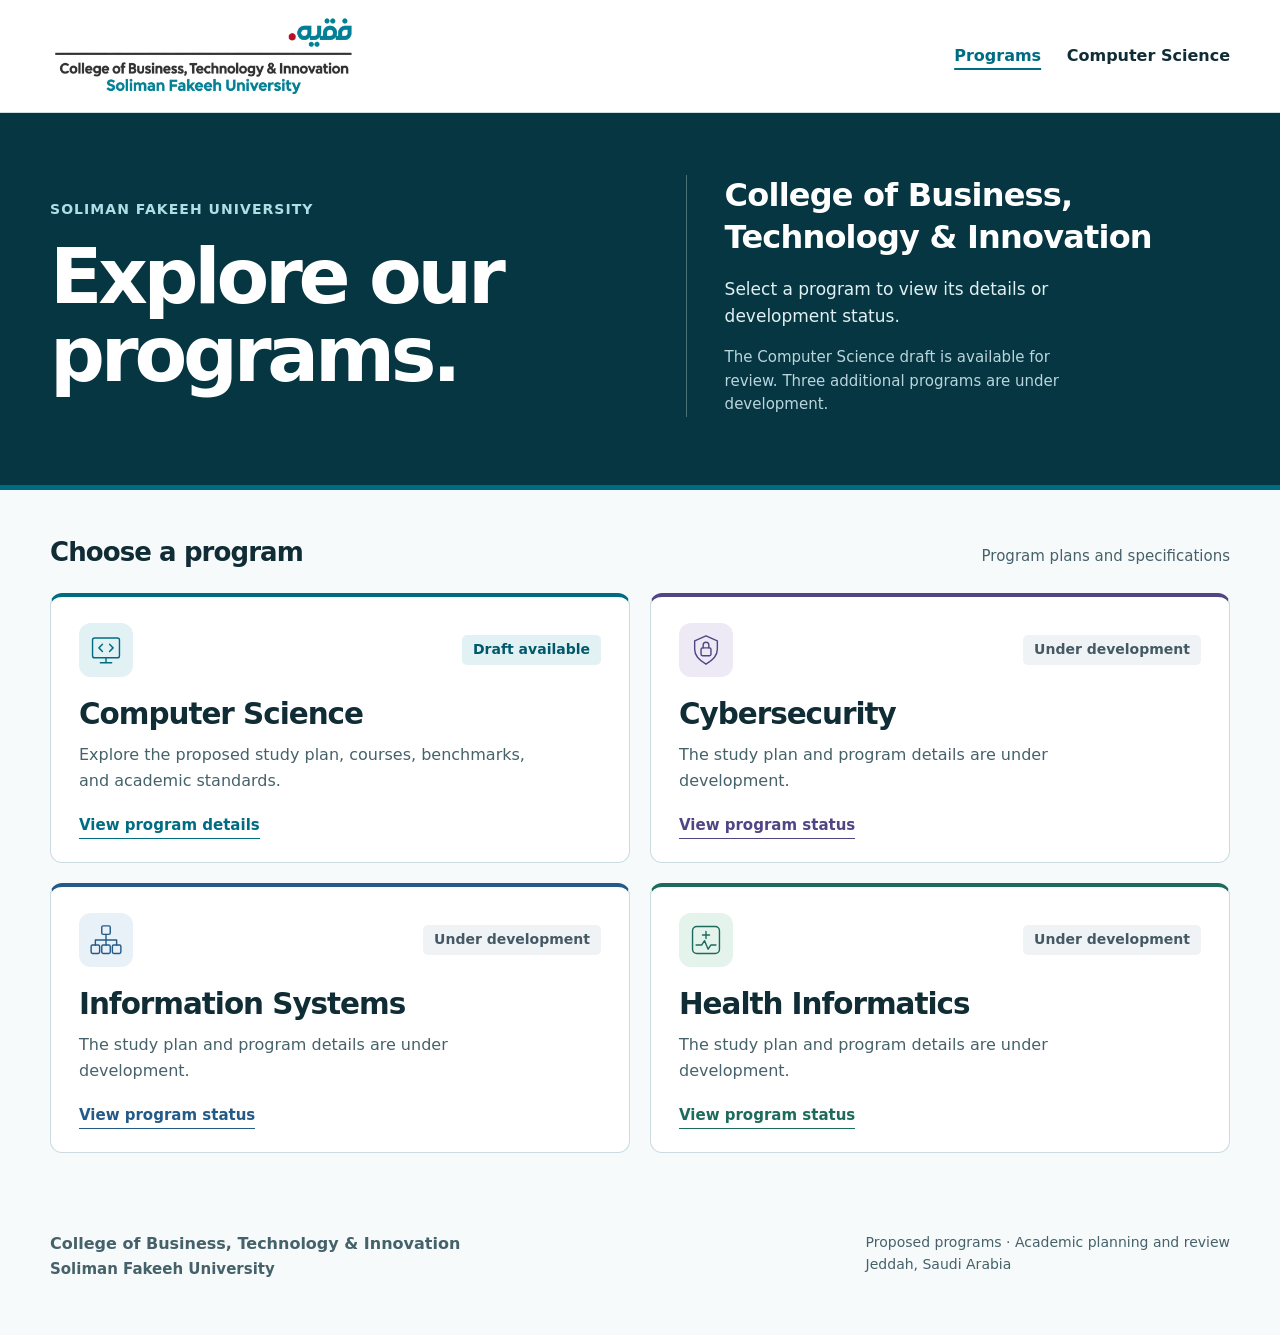
==== commit 8250c496: "Add files via upload" ====
--- a/index.html
+++ b/index.html
@@ -3,290 +3,43 @@
 <head>
   <meta charset="utf-8">
   <meta name="viewport" content="width=device-width, initial-scale=1">
-  <meta name="description" content="Explore the proposed four-year BSc Computer Science at College of Business, Technology &amp; Innovation, Soliman Fakeeh University in Jeddah.">
+  <meta name="description" content="Explore Computer Science, Cybersecurity, Information Systems, and Health Informatics at the College of Business, Technology &amp; Innovation, Soliman Fakeeh University.">
   <meta name="robots" content="noindex">
-  <meta name="theme-color" content="#006980">
-  <title>BSc Computer Science | Soliman Fakeeh University</title>
-  <link rel="stylesheet" href="./styles.css?v=20261125-theory-hci">
-  <script src="./program-data.js?v=20261125-theory-hci" defer></script>
-  <script src="./site.js?v=20261125-theory-hci" defer></script>
-</head>
-<body id="top">
-  <a href="#main" class="skip-link">Skip to content</a>
-  <header class="site-header">
-    <div class="wrap masthead">
-      <a href="#top" class="brand"><img src="./fakeeh-college-logo.png?v=20261125-theory-hci" alt="College of Business, Technology &amp; Innovation, Soliman Fakeeh University, Jeddah" width="330" height="110"></a>
-      <nav aria-label="Program navigation">
-        <a href="#study">Study plan</a>
-        <a href="#placement">Co-op and capstone</a>
-        <a href="#workplace-and-ai">Workplace skills and AI ethics</a>
-        <a href="#benchmarks">Benchmarks</a>
-        <a href="#standards">Standards</a>
-        <a href="#specification" class="nav-spec">Specification</a>
-      </nav>
-    </div>
-  </header>
-  <main id="main">
-    <section class="hero">
-      <div class="wrap hero-grid">
-        <div class="hero-content">
-          <p class="eyebrow">Proposed founding program · Jeddah</p>
-          <h1>BSc Computer<br class="desktop-break"> Science</h1>
-          <p class="hero-lead">Study how computing systems work. Apply that knowledge during a full-time co-op and a two-semester capstone.</p>
-          <div class="hero-actions">
-            <a class="button primary" href="#study">Explore the study plan <span aria-hidden="true">↓</span></a>
-            <a class="button secondary" href="#specification">View the specification</a>
-          </div>
-          <dl class="hero-stats">
-            <div><dt>4</dt><dd>Years</dd></div>
-            <div><dt>8</dt><dd>Semesters</dd></div>
-            <div><dt>130</dt><dd>Credit hours</dd></div>
-          </dl>
-        </div>
-        <div class="hero-plan" aria-label="Four-year curriculum progression">
-          <div class="hero-plan-top"><h2>Program at a glance</h2><span>Direct Admission</span></div>
-          <ol class="hero-steps">
-            <li><span>Year 1</span><strong>Programming, mathematics, and science</strong></li>
-            <li><span>Year 2</span><strong>Algorithms, software, and systems</strong></li>
-            <li><span>Year 3</span><strong>Advanced CS and full-time co-op</strong><small>Semester 6 + following summer</small></li>
-            <li><span>Year 4</span><strong>Specialization and two capstone courses</strong></li>
-          </ol>
-          <div class="hero-plan-foot">Bachelor’s degree · Saudi NQF Level 6</div>
-        </div>
-      </div>
-    </section>
-
-    <div class="wrap">
-      <section class="section" id="rationale">
-        <div class="section-heading">
-          <p class="eyebrow">Program rationale</p>
-          <h2>Why Computer Science at Fakeeh</h2>
-          <p id="program-mission"></p>
-        </div>
-        <div class="evidence-grid" id="evidence-grid"></div>
-      </section>
-
-      <section class="section" id="study">
-        <div class="section-heading with-action">
-          <div>
-            <p class="eyebrow">Curriculum</p>
-            <h2>Explore the four-year study plan</h2>
-            <p>Students enter Computer Science in Semester 1.</p>
-            <p id="shared-general-education"></p>
-          </div>
-          <button type="button" class="button secondary" id="credits-button" aria-haspopup="dialog">Credit breakdown</button>
-        </div>
-        <div class="year-list" id="year-list" role="group" aria-label="Select a year"></div>
-        <div class="panel journey-panel" id="journey-panel">
-          <div class="semester-list" id="semester-list" role="group" aria-label="Select a semester"></div>
-          <div class="semester-heading"><div><p class="label" id="semester-label"></p><h3 id="semester-title"></h3></div><span id="semester-credits" class="tag"></span></div>
-          <p id="semester-summary"></p>
-          <div class="course-grid" id="journey-courses"></div>
-        </div>
-        <details class="panel disclosure" id="full-plan">
-          <summary>Full semester table</summary>
-          <div class="detail-body">
-            <div class="table-scroll" tabindex="0" role="region" aria-label="Semester study plan">
-              <table><thead><tr><th scope="col">Semester</th><th scope="col">Courses</th><th scope="col">Credits</th></tr></thead><tbody id="plan-body"></tbody></table>
-            </div>
-          </div>
-        </details>
-        <details class="panel disclosure" id="electives">
-          <summary>Technical electives <span>Choose three</span></summary>
-          <div class="detail-body">
-            <p class="section-note">Choose three different three-credit electives from the <span id="elective-count">19</span>-course pool in Semester 8. CS 468 requires prior or concurrent CS 430 and CS 455; students normally select CS 430 in another elective slot. Elective availability and topic-specific prerequisites are confirmed before registration.</p><div class="semester-list" id="elective-filter" role="group" aria-label="Filter elective courses"></div>
-            <div id="elective-courses" class="course-grid"></div>
-          </div>
-        </details>
-        <details class="panel disclosure" id="elective-research">
-          <summary>University references for new electives</summary>
-          <div class="detail-body">
-            <div class="table-scroll" role="region" aria-label="University references for new electives" tabindex="0">
-              <table class="elective-reference-table"><thead><tr><th scope="col">Proposed elective</th><th scope="col">University reference</th><th scope="col">Fit in the Fakeeh curriculum</th></tr></thead><tbody id="elective-reference-body"></tbody></table>
-            </div>
-            <p class="section-note elective-precedent" id="elective-local-precedent"></p>
-          </div>
-        </details>
-        <details class="panel disclosure" id="health-informatics">
-          <summary>Health Informatics course benchmarks</summary>
-          <div class="detail-body">
-            <p class="section-note" id="health-elective-fit"></p>
-            <div class="table-scroll" role="region" aria-label="Health Informatics benchmarks" tabindex="0">
-              <table class="elective-reference-table"><thead><tr><th scope="col">University course</th><th scope="col">Their model</th><th scope="col">What Fakeeh adopts</th><th scope="col">Where Fakeeh differs and why</th></tr></thead><tbody id="health-benchmark-body"></tbody></table>
-            </div>
-            <p class="section-note elective-precedent" id="health-saudi-context"></p>
-          </div>
-        </details>
-      </section>
-
-      <section class="section" id="course-map">
-        <div class="section-heading">
-          <p class="eyebrow">Prerequisites</p>
-          <h2>See how courses connect</h2>
-          <p>Arrows point from each prerequisite to the course that follows it. Select a card to see course details, or use the selector to highlight its connections.</p>
-        </div>
-        <div class="panel map-panel">
-          <div class="map-toolbar">
-            <div class="map-tools" role="group" aria-label="Course map zoom">
-              <button type="button" id="zoom-out" aria-label="Zoom out">−</button>
-              <output id="zoom-value" aria-live="polite">100%</output>
-              <button type="button" id="zoom-in" aria-label="Zoom in">+</button>
-              <button type="button" id="zoom-fit">Fit width</button>
-            </div>
-            <div class="map-search"><label for="map-select">Find a course</label><select id="map-select"><option value="">Choose a course</option></select></div>
-          </div>
-          <div class="map-legend" id="map-legend"></div>
-          <div id="map-viewport" class="map-viewport" role="region" aria-label="Scrollable prerequisite map" tabindex="0">
-            <div id="map-space"><div id="map-canvas"></div></div>
-          </div>
-          <div class="map-footer"><p id="map-focus" aria-live="polite">Select a course to highlight its connections.</p><button id="map-clear" type="button" class="text-button" hidden>Clear selection</button></div>
-        </div>
-      </section>
-
-      <section class="section" id="placement">
-        <div class="section-heading"><p class="eyebrow">Applied learning</p><h2>From a workplace assignment to a capstone</h2></div>
-        <div class="practice-grid">
-          <article class="practice-card coop-card">
-            <p class="label">CS 390 · 9 credits</p>
-            <h3>One full-time cooperative placement</h3>
-            <p id="coop-description"></p>
-            <p>Assessment combines supervisor appraisal, progress logs, an evidence portfolio, and a college presentation.</p>
-            <div class="inline-courses" data-courses="CS 390"></div>
-          </article>
-          <article class="practice-card">
-            <p class="label">CS 410 + CS 411 · 6 credits</p>
-            <h3>Two consecutive capstone courses</h3>
-            <p>In Semester 7, teams define a problem, apply techniques from earlier courses, and test a prototype. In Semester 8, they integrate, evaluate, and defend the completed solution.</p>
-            <p>Each student documents their own contribution and explains the project’s professional and technical decisions.</p>
-            <div class="inline-courses" data-courses="CS 410|CS 411"></div>
-          </article>
-        </div>
-        <details class="panel disclosure">
-          <summary>Example capstone · Appointment coordination</summary>
-          <div class="detail-body example-body">
-            <p>Use synthetic appointment records to design a scheduling service for a clinic. In Capstone I, interview representative users, model constraints, and prototype the workflow. In Capstone II, test the service against a baseline and report wait times, scheduling conflicts, accessibility, and data-handling decisions.</p>
-            <div class="inline-courses" data-courses="CS 220|CS 230|CS 350|CS 402|CS 453"></div>
-          </div>
-        </details>
-      </section>
-
-      <section class="section" id="workplace-and-ai">
-        <div class="section-heading">
-          <p class="eyebrow">Professional practice</p>
-          <h2>Workplace skills and AI ethics</h2>
-        </div>
-        <details class="panel disclosure">
-          <summary>Workplace soft skills</summary>
-          <div class="detail-body">
-            <div class="table-scroll" role="region" aria-label="Workplace soft skills by course" tabindex="0">
-              <table class="coverage-table"><thead><tr><th scope="col">Required courses</th><th scope="col">What students practice</th><th scope="col">How it is assessed</th></tr></thead><tbody id="workplace-skills-body"></tbody></table>
-            </div>
-          </div>
-        </details>
-        <details class="panel disclosure">
-          <summary>AI ethics</summary>
-          <div class="detail-body">
-            <div class="table-scroll" role="region" aria-label="AI ethics by course" tabindex="0">
-              <table class="coverage-table"><thead><tr><th scope="col">Required courses</th><th scope="col">What students practice</th><th scope="col">How it is assessed</th></tr></thead><tbody id="ai-ethics-body"></tbody></table>
-            </div>
-          </div>
-        </details>
-      </section>
-
-      <section class="section" id="benchmarks">
-        <div class="section-heading">
-          <p class="eyebrow">Benchmarking</p>
-          <h2>Nine programs that informed the design</h2>
-          <p>The comparisons include three international programs and six Saudi institutions. Alfaisal and UBT provide related Software Engineering comparisons, alongside the CS programs at KAU, KFUPM, Effat, and Prince Sultan.</p>
-        </div>
-        <div class="panel table-scroll" role="region" aria-label="Benchmark comparison" tabindex="0">
-          <table class="benchmark-table"><thead><tr id="benchmark-header"><th scope="col">Program</th></tr></thead><tbody id="benchmark-body"></tbody></table>
-        </div>
-      </section>
-
-      <section class="section" id="standards">
-        <div class="section-heading">
-          <p class="eyebrow">Standards and assessment</p>
-          <h2>Curriculum alignment</h2>
-          <p>The draft maps courses and assessment evidence to the national Computer Science standards, ABET CAC criteria, and the ACM/IEEE CS Curricula.</p>
-        </div>
-        <div class="standard-grid">
-          <article><h3>Saudi ETEC</h3><p><strong>30</strong> essential knowledge credits · minimum 30</p><p><strong>61</strong> required CS core credits · minimum 40</p><a href="https://f.etec.gov.sa/j/Computer_Science.pdf" target="_blank" rel="noopener noreferrer">CS standards version 2.1</a></article>
-          <article><h3>ABET CAC</h3><p><strong>61</strong> CS core credits · minimum 40</p><p><strong>20</strong> mathematics and statistics credits · minimum 15</p><a href="https://www.abet.org/accreditation/accreditation-criteria/criteria-for-accrediting-computing-programs-2026-2027/" target="_blank" rel="noopener noreferrer">2026–2027 criteria</a></article>
-          <article><h3>ACM/IEEE CS Curricula</h3><p><strong>17</strong> knowledge areas</p><p><strong>270</strong> planned CS Core instructional hours</p><a href="https://csed.acm.org/" target="_blank" rel="noopener noreferrer">Curriculum guidelines</a></article>
-        </div>
-        <details class="panel disclosure" id="course-decisions">
-          <summary>Course choices and curriculum decisions</summary>
-          <div class="detail-body"><div class="etec-coverage-callout"><h3>Curriculum revision and requirements review</h3><p>Data Engineering and Cloud Computing &amp; DevOps are compulsory. The 130-credit plan retains 30 essential credits, 61 CS core credits, a full-time co-op and two capstones. Specialist depth is available through 19 electives.</p><a class="button secondary" href="./curriculum-review.html">Review the changes and compliance checks</a></div><div id="course-decision-content"></div></div>
-        </details>
-        <details class="panel disclosure">
-          <summary>ACM/IEEE CS Curricula knowledge areas and planned hours</summary>
-          <div class="detail-body">
-            <p class="section-note">These planned instructional hours cover all 17 CS Core areas in required courses. The approved teaching plans will document the individual topics, skill levels, and assessment evidence. <a href="https://csed.acm.org/wp-content/uploads/2025/11/CS2023-Report.htm" target="_blank" rel="noopener noreferrer">ACM/IEEE CS Curricula final report</a></p>
-            <div class="table-scroll" role="region" aria-label="ACM/IEEE CS Curricula coverage" tabindex="0">
-              <table><thead><tr><th scope="col">Knowledge area</th><th scope="col">Core hours</th><th scope="col">Course allocation</th><th scope="col">Coverage and assessment</th></tr></thead><tbody id="cs2023-body"></tbody></table>
-            </div>
-          </div>
-        </details>
-        <details class="panel disclosure">
-          <summary>ETEC essential and general knowledge units</summary>
-          <div class="detail-body">
-            <p class="section-note">ETEC 2025 version 2.1 requires 30 credits in mathematics, statistics and basic sciences. The plan allocates 20 to mathematics and statistics, 6 to physics, and 4 to biology. Computing Project Management and Finance has a separate three-credit allocation. The required CS core totals 61 credits.</p>
-            <p class="section-note">The current 130-credit plan requires CS 451 Data Engineering and CS 455 Cloud Computing &amp; DevOps in Semester 8. CS 201 Data Structures is three credits with two practical hours weekly and coordinated coverage in CS 103 and CS 220. Machine Learning and Graphics are three-credit electives. All students retain assessed ML foundations and AI ethics in CS 340 and graphics foundations in CS 350. Semester totals are 17, 16, 16, 18, 18, 9, 18 and 18. Theory of Computation is in Semester 5; HCI is in Semester 7 and can be taken concurrently with Capstone I.</p><p class="section-note">Courses in the map below account for 43 distinct required CS core credits. CS 103 contributes three of the 20 mathematics/statistics credits within the 30-credit Essential Knowledge Units allocation; its CS prefix does not add it to the 61-credit CS core. Every required ETEC outcome has a required-course owner.</p><div class="table-scroll" role="region" aria-label="ETEC knowledge areas" tabindex="0">
-              <table><thead><tr><th scope="col">General knowledge unit</th><th scope="col">ETEC weight</th><th scope="col">Courses</th><th scope="col">Topics</th></tr></thead><tbody id="etec-body"></tbody></table>
-            </div>
-            <div class="etec-coverage-callout"><h3>Detailed ETEC topic and outcome coverage</h3><p><strong>131 of 131 specific learning outcomes</strong> and <strong>60 of 60 required topics</strong> have required-course allocations, named CLOs and planned evidence. Every course specification has 6–8 CLOs and a dedicated lab and software section.</p><a class="button secondary" href="./etec-coverage.html">Open the complete ETEC coverage register</a></div><h3 class="klo-heading" id="etec-klo-heading">ETEC Key Learning Outcomes course mapping</h3>
-            <p class="section-note">The table maps the ten ETEC Key Learning Outcomes to program outcomes and selected required courses. The final column shows how students are expected to demonstrate each outcome. Technical electives provide further depth for KLO 1. <a href="https://f.etec.gov.sa/j/Computer_Science.pdf#page=4" target="_blank" rel="noopener noreferrer">ETEC Computer Science standards (2025 version 2.1), pp. 4–5</a></p>
-            <div class="table-scroll" role="region" aria-labelledby="etec-klo-heading" tabindex="0">
-              <table class="klo-table"><thead><tr><th scope="col">ETEC outcome</th><th scope="col">Program outcomes</th><th scope="col">Supporting courses</th><th scope="col">Planned direct assessment</th></tr></thead><tbody id="etec-klo-body"></tbody></table>
-            </div>
-          </div>
-        </details>
-        <details class="panel disclosure">
-          <summary>ABET Computer Science curriculum requirements</summary>
-          <div class="detail-body">
-            <p class="section-note" id="abet-curriculum-scope"></p>
-            <div class="table-scroll" role="region" aria-label="ABET curriculum requirements and course evidence" tabindex="0">
-              <table><thead><tr><th scope="col">Curriculum requirement</th><th scope="col">Required courses and assessment evidence</th></tr></thead><tbody id="abet-curriculum-body"></tbody></table>
-            </div>
-          </div>
-        </details>
-        <details class="panel disclosure">
-          <summary>ABET student outcomes and assessment evidence</summary>
-          <div class="detail-body">
-            <p class="section-note"><span id="abet-outcome-scope"></span> <a href="https://www.abet.org/accreditation/accreditation-criteria/criteria-for-accrediting-computing-programs-2026-2027/" target="_blank" rel="noopener noreferrer">ABET CAC criteria, 2026–2027</a></p>
-            <div class="table-scroll" role="region" aria-label="ABET outcome mapping" tabindex="0">
-              <table class="abet-outcome-table"><thead><tr><th scope="col">ABET outcome</th><th scope="col">Mapped PLOs</th><th scope="col">How students demonstrate it</th><th scope="col">Planned direct assessment</th></tr></thead><tbody id="abet-body"></tbody></table>
-            </div>
-          </div>
-        </details>
-        <details class="panel disclosure">
-          <summary>Program learning outcomes and assessment points</summary>
-          <div class="detail-body">
-            <p class="section-note">Each learning outcome has two direct assessments during the degree. The program specification sets out the rubrics, reporting, and review cycle.</p>
-            <div class="table-scroll" role="region" aria-label="Program learning outcomes" tabindex="0">
-              <table><thead><tr><th scope="col">Outcome</th><th scope="col">First assessment</th><th scope="col">Second assessment</th></tr></thead><tbody id="outcomes-body"></tbody></table>
-            </div>
-          </div>
-        </details>
-      </section>
-
-      <section class="section specification" id="specification">
-        <div><p class="eyebrow">NCAAA TP-151</p><h2>Program specification</h2><p>Review the draft specification, including the curriculum, learning outcomes, admission and support, resources, staffing plan, and quality assurance.</p></div>
-        <div class="spec-actions">
-          <a class="button primary" href="./Fakeeh_BSc_Computer_Science_Program_Specification.docx" target="_blank" rel="noopener noreferrer" download>Download Word specification</a>
-          <a class="button secondary" href="./course-specifications.html">Browse course specifications</a>
-        </div>
-      </section>
-    </div>
-    <noscript><p class="wrap section-note">Enable JavaScript to use the interactive study plan. The Word program specification and course specifications are also available from the links above.</p></noscript>
-  </main>
-  <footer class="wrap footer"><strong>College of Business, Technology &amp; Innovation, Soliman Fakeeh University</strong><span>Proposed program for academic review · Jeddah, Saudi Arabia</span></footer>
-
-  <dialog id="detail-dialog" aria-labelledby="dialog-title">
-    <div class="dialog-top"><p class="label" id="dialog-kicker"></p><form method="dialog"><button class="dialog-close" type="submit" aria-label="Close details" autofocus>×</button></form></div>
-    <h2 id="dialog-title"></h2>
-    <div id="dialog-content"></div>
-  </dialog>
-</body>
-</html>+  <meta name="theme-color" content="#006c82">
+  <title>College programs | Soliman Fakeeh University</title>
+  <link rel="stylesheet" href="./styles.css?v=20261126-programs">
+  <link rel="stylesheet" href="./programs.css?v=20261126-programs">
+  <script src="./programs.js?v=20261126-programs"></script>
+</head><body class="programs-page" id="top"><a href="#main" class="skip-link">Skip to content</a>
+<header class="site-header"><div class="wrap masthead">
+  <a href="./index.html" class="brand" aria-label="College programs home"><img src="./fakeeh-college-logo.png?v=20261126-programs" alt="College of Business, Technology &amp; Innovation, Soliman Fakeeh University" width="330" height="110"></a>
+  <nav aria-label="College program navigation"><a href="./index.html#programs" aria-current="page">Programs</a><a href="./computer-science.html">Computer Science</a></nav>
+</div></header><main id="main">
+  <section class="programs-hero"><div class="wrap programs-hero-grid">
+    <div><p class="programs-kicker">Soliman Fakeeh University</p><h1>Explore our<br>programs.</h1></div>
+    <div class="programs-intro"><h2>College of Business,<br>Technology &amp; Innovation</h2><p>Select a program to view its details or development status.</p><p class="planning-note">The Computer Science draft is available for review. Three additional programs are under development.</p></div>
+  </div></section>
+  <section class="wrap program-directory" id="programs" aria-labelledby="programs-title">
+    <div class="directory-heading"><h2 id="programs-title">Choose a program</h2><p>Program plans and specifications</p></div>
+    <div class="programs-grid"><a class="program-card program-ready" href="./computer-science.html" aria-labelledby="computer-science-title" aria-describedby="computer-science-status">
+      <div class="program-card-top"><span class="program-symbol"><svg viewBox="0 0 48 48" fill="none" stroke="currentColor" stroke-width="2" stroke-linecap="round" stroke-linejoin="round" aria-hidden="true"><rect x="5" y="7" width="38" height="28" rx="3"/><path d="M16 42h16M24 35v7M19 16l-5 5 5 5m10-10l5 5-5 5"/></svg></span><span class="program-status" id="computer-science-status">Draft available</span></div>
+      <div class="program-card-content"><h3 id="computer-science-title">Computer Science</h3><p>Explore the proposed study plan, courses, benchmarks, and academic standards.</p></div>
+      <span class="program-card-action">View program details</span>
+    </a>
+<a class="program-card program-cyber" href="./cybersecurity.html" aria-labelledby="cybersecurity-title" aria-describedby="cybersecurity-status">
+      <div class="program-card-top"><span class="program-symbol"><svg viewBox="0 0 48 48" fill="none" stroke="currentColor" stroke-width="2" stroke-linecap="round" stroke-linejoin="round" aria-hidden="true"><path d="M24 4L40 11v12c0 10-9 17-16 21C17 40 8 33 8 23V11L24 4Z"/><rect x="17" y="21" width="14" height="11" rx="2"/><path d="M20 21v-4a4 4 0 0 1 8 0v4"/></svg></span><span class="program-status" id="cybersecurity-status">Under development</span></div>
+      <div class="program-card-content"><h3 id="cybersecurity-title">Cybersecurity</h3><p>The study plan and program details are under development.</p></div>
+      <span class="program-card-action">View program status</span>
+    </a>
+<a class="program-card program-systems" href="./information-systems.html" aria-labelledby="information-systems-title" aria-describedby="information-systems-status">
+      <div class="program-card-top"><span class="program-symbol"><svg viewBox="0 0 48 48" fill="none" stroke="currentColor" stroke-width="2" stroke-linecap="round" stroke-linejoin="round" aria-hidden="true"><rect x="18" y="4" width="12" height="12" rx="2"/><rect x="3" y="31" width="12" height="12" rx="2"/><rect x="18" y="31" width="12" height="12" rx="2"/><rect x="33" y="31" width="12" height="12" rx="2"/><path d="M24 16v15M9 31v-7h30v7"/></svg></span><span class="program-status" id="information-systems-status">Under development</span></div>
+      <div class="program-card-content"><h3 id="information-systems-title">Information Systems</h3><p>The study plan and program details are under development.</p></div>
+      <span class="program-card-action">View program status</span>
+    </a>
+<a class="program-card program-health" href="./health-informatics.html" aria-labelledby="health-informatics-title" aria-describedby="health-informatics-status">
+      <div class="program-card-top"><span class="program-symbol"><svg viewBox="0 0 48 48" fill="none" stroke="currentColor" stroke-width="2" stroke-linecap="round" stroke-linejoin="round" aria-hidden="true"><rect x="5" y="5" width="38" height="38" rx="6"/><path d="M24 12v10m-5-5h10M10 31h8l4-6 5 12 4-6h7"/></svg></span><span class="program-status" id="health-informatics-status">Under development</span></div>
+      <div class="program-card-content"><h3 id="health-informatics-title">Health Informatics</h3><p>The study plan and program details are under development.</p></div>
+      <span class="program-card-action">View program status</span>
+    </a></div>
+  </section>
+</main><footer class="wrap footer programs-footer"><strong>College of Business, Technology &amp; Innovation<br><span>Soliman Fakeeh University</span></strong><p>Proposed programs · Academic planning and review<br>Jeddah, Saudi Arabia</p></footer></body></html>
--- a/styles.css
+++ b/styles.css
@@ -321,3 +321,7 @@
 [hidden] { display: none !important; }
 tr[id] { scroll-margin-top: 130px; }
 @media (max-width: 640px) { .brand { flex-basis: auto; width: 300px; } .coverage-tools button { font-size: .85rem; } }
+
+/* College programs navigation */
+.program-breadcrumb { display:flex; align-items:center; flex-wrap:wrap; gap:10px; padding-block:16px; font-size:.9375rem; color:var(--muted); }
+.program-breadcrumb a { font-weight:650; }
--- a/programs.css
+++ b/programs.css
@@ -0,0 +1,69 @@
+.programs-page { background: #f7fafb; }
+.programs-page .masthead { min-height: 112px; }
+.programs-page .brand { flex-basis: 310px; }
+.programs-page .masthead nav a { font-size: 1rem; }
+.programs-page .masthead nav a[aria-current="page"] { color: var(--teal); text-decoration: underline; text-decoration-thickness: 2px; text-underline-offset: .45em; }
+.programs-hero { background: var(--deep); color: #fff; border-bottom: 5px solid var(--teal); }
+.programs-hero-grid { display: grid; grid-template-columns: 1.05fr 1fr; gap: 64px; align-items: center; padding-block: 62px 68px; }
+.programs-kicker { font-size: .875rem; font-weight: 720; letter-spacing: .075em; text-transform: uppercase; color: var(--teal); }
+.programs-hero .programs-kicker { color: #addfe5; }
+.programs-hero h1 { margin-top: 18px; font-size: clamp(3rem, 6vw, 5rem); font-weight: 760; line-height: 1.02; letter-spacing: -.055em; }
+.programs-intro { border-left: 1px solid #4c7079; padding-left: 38px; }
+.programs-intro h2 { font-size: clamp(1.5rem, 2.6vw, 2rem); line-height: 1.3; font-weight: 620; letter-spacing: -.025em; }
+.programs-intro > p { font-size: 1.0625rem; color: #e1f0f2; margin-top: 18px; max-width: 40ch; }
+.programs-intro .planning-note { font-size: .9375rem; color: #bad5dc; margin-top: 16px; }
+.program-directory { padding-block: 42px 52px; }
+.directory-heading { display: flex; justify-content: space-between; align-items: baseline; gap: 16px; margin-bottom: 20px; }
+.directory-heading h2 { font-size: 1.625rem; letter-spacing: -.035em; }
+.directory-heading p { color: var(--muted); font-size: .9375rem; }
+.programs-grid { display: grid; grid-template-columns: repeat(2, minmax(0, 1fr)); gap: 20px; }
+.program-card, .development-panel { --program-accent: #006c82; --program-light: #e2f1f4; }
+.program-cyber { --program-accent: #524584; --program-light: #edeaf6; }
+.program-systems { --program-accent: #245a88; --program-light: #e8f0f8; }
+.program-health { --program-accent: #1d6b5c; --program-light: #e5f3ed; }
+.program-card { position: relative; display: flex; flex-direction: column; min-width: 0; min-height: 270px; padding: 26px 28px 23px; background: #fff; border: 1px solid #cbdbe0; border-top: 4px solid var(--program-accent); border-radius: 12px; text-decoration: none; color: var(--ink); transition: border-color .16s, box-shadow .16s, transform .16s; }
+.program-card:hover { transform: translateY(-3px); border-color: var(--program-accent); box-shadow: 0 8px 24px #12394612; }
+.program-card:focus-visible { outline-offset: 5px; }
+.program-card-top { display: flex; align-items: center; justify-content: space-between; gap: 12px; }
+.program-symbol { display: flex; align-items: center; justify-content: center; width: 54px; height: 54px; border-radius: 12px; color: var(--program-accent); background: var(--program-light); }
+.program-symbol svg { width: 34px; height: 34px; }
+.program-status { padding: 5px 11px; color: #455964; background: #eff3f5; font-size: .875rem; line-height: 1.4; font-weight: 640; border-radius: 5px; }
+.program-ready .program-status { color: #00596b; background: #e2f1f4; }
+.program-card-content { margin-top: 20px; }
+.program-card h3 { font-size: clamp(1.5rem, 2.3vw, 1.875rem); letter-spacing: -.035em; line-height: 1.2; }
+.program-card-content p { margin-top: 10px; color: var(--muted); font-size: 1rem; max-width: 47ch; }
+.program-card-action { align-self: flex-start; color: var(--program-accent); font-size: .9375rem; font-weight: 720; border-bottom: 1px solid currentColor; margin-top: auto; padding-top: 20px; }
+.programs-footer { margin-top: 0; padding-block: 26px 32px; }
+.programs-footer strong { font-size: 1rem; }
+.programs-footer strong span { font-size: .9375rem; font-weight: 550; }
+.programs-footer p { font-size: .875rem; color: var(--muted); }
+.program-breadcrumb { display: flex; align-items: center; flex-wrap: wrap; gap: 10px; padding-block: 16px; font-size: .9375rem; color: var(--muted); }
+.program-breadcrumb a { font-weight: 650; }
+.placeholder-main { padding-bottom: 54px; }
+.placeholder-main > .program-breadcrumb { padding-block: 24px; }
+.development-panel { display: grid; grid-template-columns: 1.5fr .7fr; gap: 40px; align-items: center; background: white; border: 1px solid var(--line); border-top: 5px solid var(--program-accent); border-radius: 15px; padding: clamp(28px, 5vw, 64px); min-height: 460px; }
+.development-copy h1 { font-size: clamp(2.5rem, 4.5vw, 4rem); line-height: 1.08; letter-spacing: -.05em; margin-top: 16px; overflow-wrap: break-word; }
+.development-status { display: inline-block; padding: 7px 12px; font-size: .9375rem; background: var(--program-light); color: var(--program-accent); border-radius: 6px; font-weight: 720; margin-top: 22px; }
+.development-lead { color: var(--muted); font-size: 1.0625rem; max-width: 53ch; margin-top: 20px; }
+.development-copy .button { margin-top: 28px; font-size: 1rem; min-height: 46px; }
+.development-visual { text-align: center; color: var(--program-accent); background: var(--program-light); border-radius: 22px; padding: 44px 24px 32px; }
+.development-visual svg { width: min(140px, 100%); height: auto; }
+.development-visual p { margin-top: 18px; font-size: 1rem; font-weight: 700; letter-spacing: .15em; }
+@media (max-width: 760px) {
+  .programs-hero-grid { grid-template-columns: 1fr; gap: 28px; padding-block: 38px; }
+  .programs-intro { border-left: 0; border-top: 1px solid #4c7079; padding: 24px 0 0; }
+  .programs-intro h2 br { display: none; }
+  .programs-intro > p { max-width: 55ch; }
+  .programs-grid { grid-template-columns: 1fr; gap: 16px; }
+  .directory-heading { display: block; }
+  .directory-heading p { margin-top: 4px; }
+  .program-card { min-height: 264px; padding: 22px; }
+  .development-panel { grid-template-columns: 1fr; gap: 28px; min-height: 0; }
+  .development-visual { display: none; }
+  .programs-page .masthead { padding-block: 16px; }
+  .programs-page .brand { flex-basis: auto; width: min(310px, 100%); }
+  .programs-page .masthead nav { gap: 12px 18px; }
+  .programs-footer { display: block; }
+  .programs-footer p { margin-top: 12px; }
+}
+@media (prefers-reduced-motion: reduce) { .program-card { transition: none; } .program-card:hover { transform: none; } }
